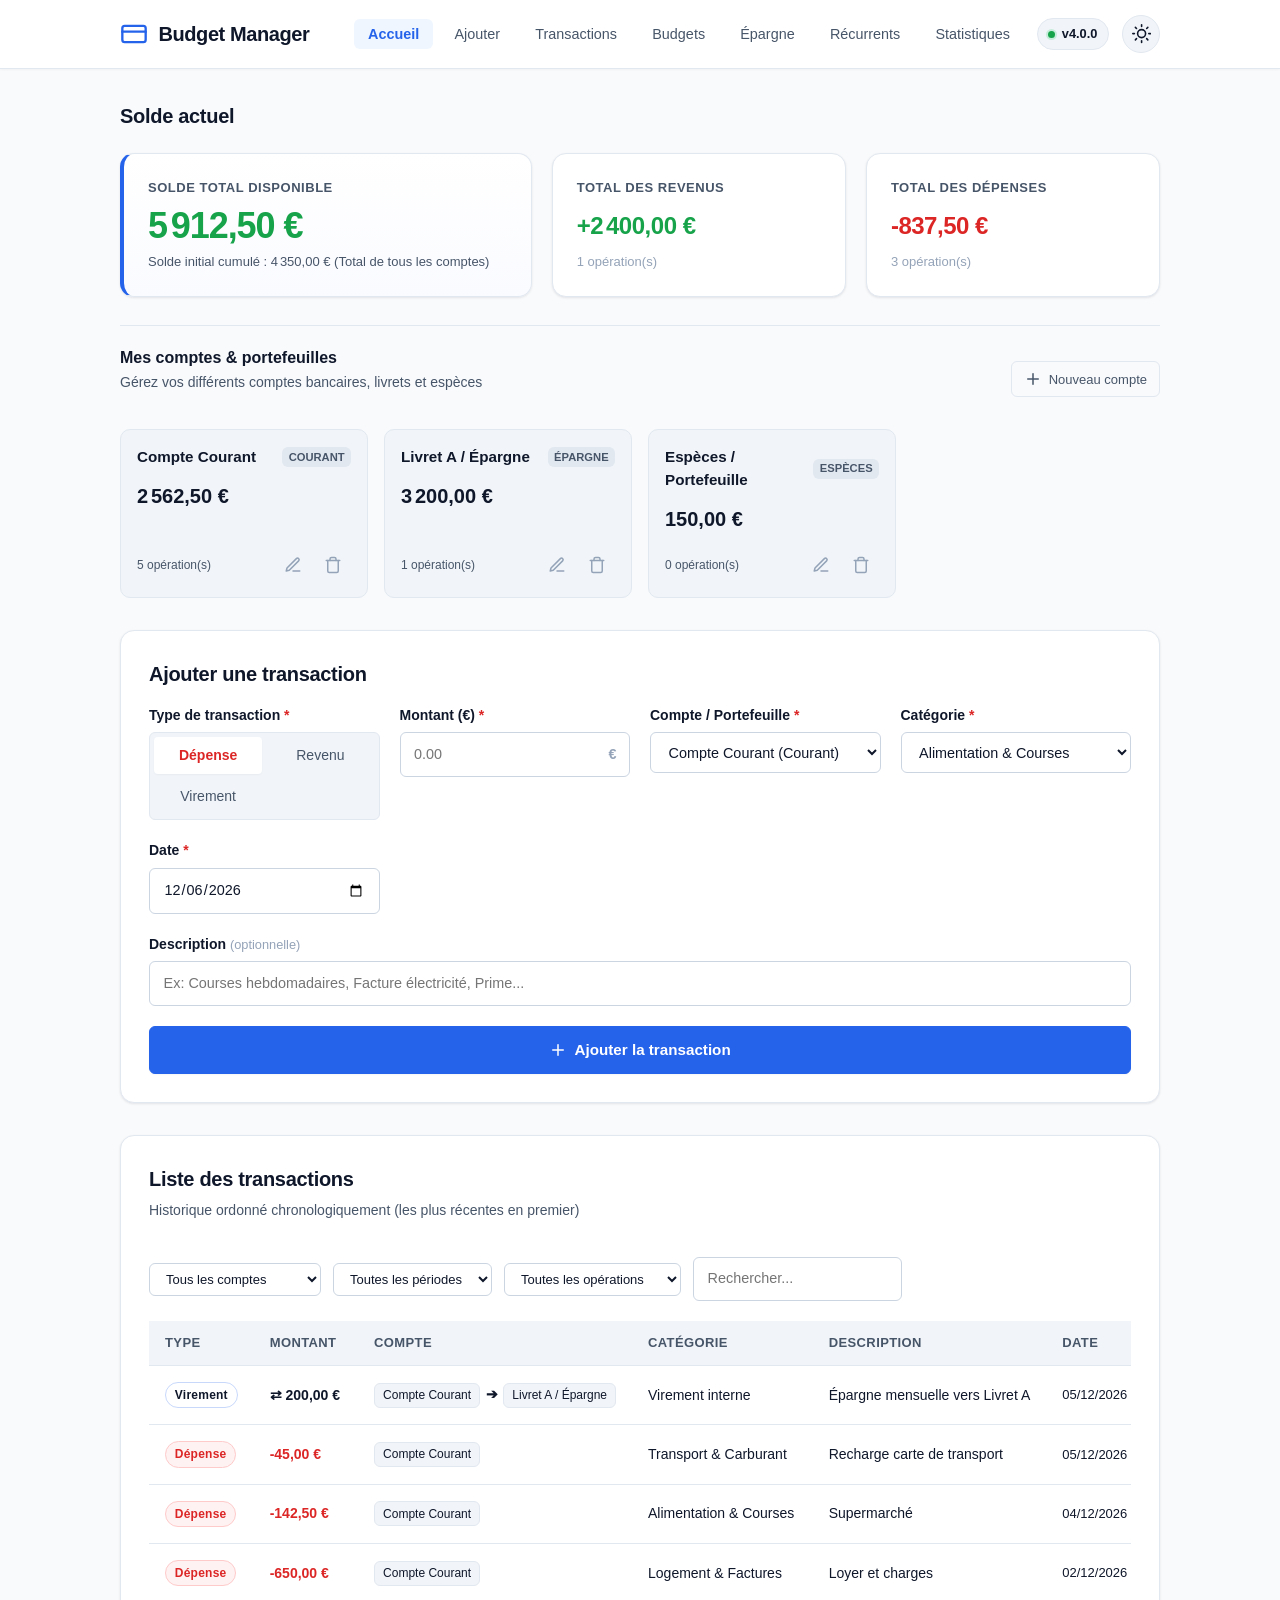
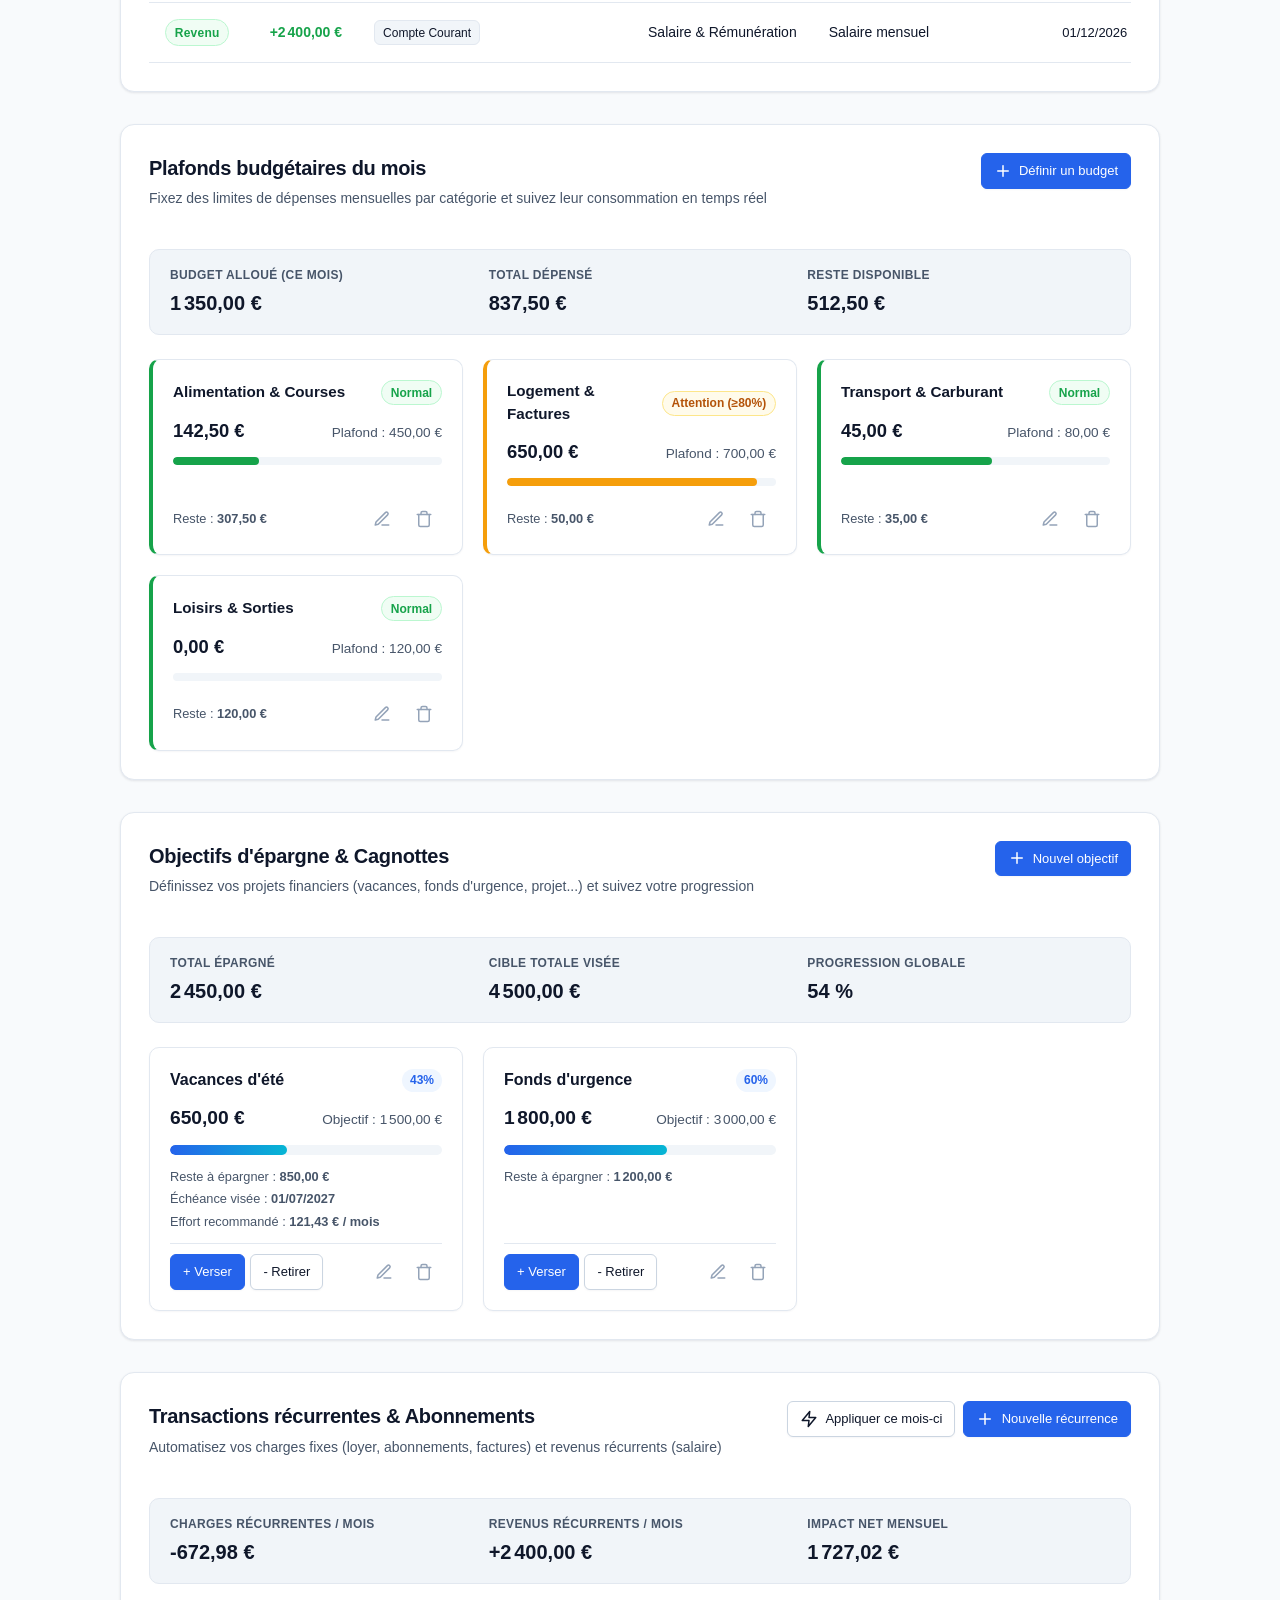
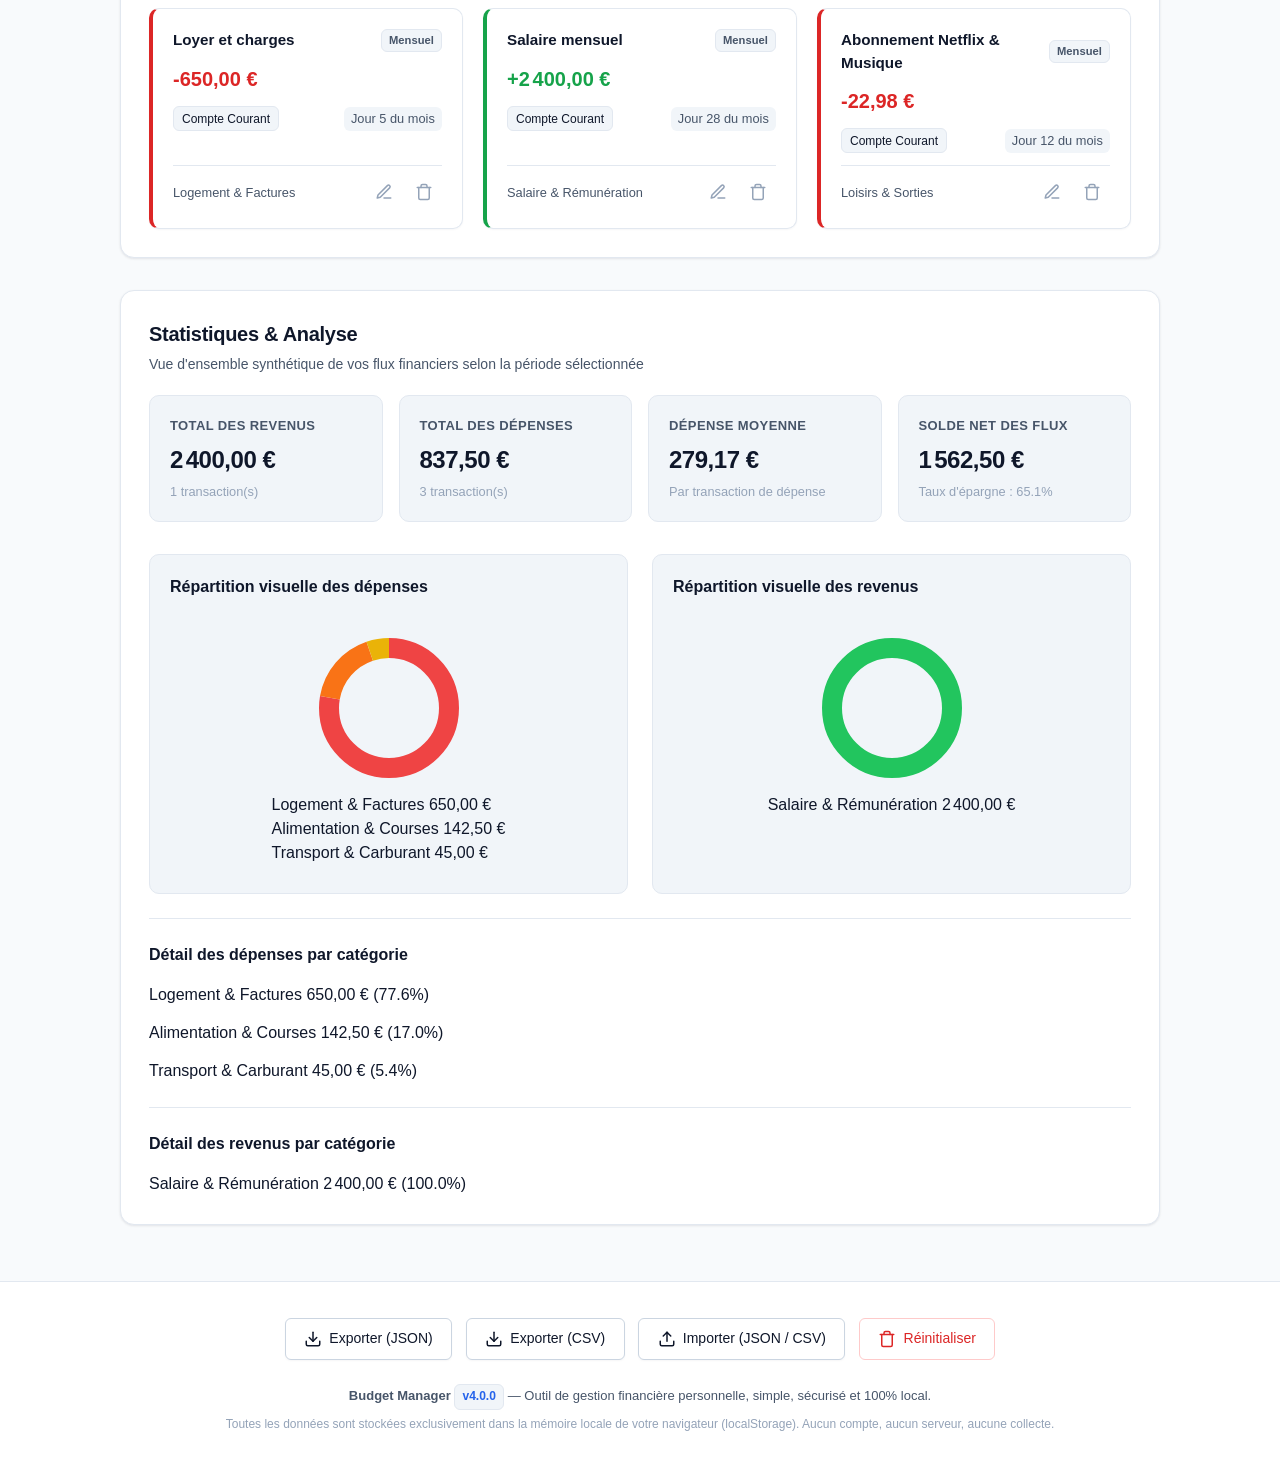
==== index.html @ ba2ab71a "Add files via upload" ====
<!DOCTYPE html>
<html lang="fr">
<head>
  <meta charset="utf-8">
  <meta name="viewport" content="width=device-width, initial-scale=1">
  <title>Budget Manager — Gestion de budget simple et professionnelle</title>
  <meta name="description" content="Budget Manager est un outil simple, moderne et professionnel pour gérer vos revenus, vos dépenses et votre solde en toute autonomie.">
  <link rel="stylesheet" href="css/style.css">
  <link rel="icon" href="favicon.ico" sizes="any">
  <link rel="icon" href="icon.svg" type="image/svg+xml">
  <link rel="apple-touch-icon" href="icon.png">
  <link rel="manifest" href="manifest.json">
  <meta name="theme-color" content="#2563eb">
  <meta name="apple-mobile-web-app-capable" content="yes">
  <meta name="apple-mobile-web-app-status-bar-style" content="default">
  <meta name="apple-mobile-web-app-title" content="Budget Manager">
</head>
<body>

  <!-- En-tête principal -->
  <header class="site-header">
    <div class="container header-container">
      <div class="brand">
        <svg class="brand-icon" viewBox="0 0 24 24" fill="none" stroke="currentColor" stroke-width="2" stroke-linecap="round" stroke-linejoin="round" aria-hidden="true">
          <rect width="20" height="14" x="2" y="5" rx="2"></rect>
          <line x1="2" x2="22" y1="10" y2="10"></line>
        </svg>
        <h1 class="site-title">Budget Manager</h1>
      </div>
      <div class="header-right">
        <nav class="site-nav" aria-label="Navigation principale">
          <ul class="nav-list">
            <li><a href="#solde" class="nav-link active">Accueil</a></li>
            <li><a href="#ajouter" class="nav-link">Ajouter</a></li>
            <li><a href="#transactions" class="nav-link">Transactions</a></li>
            <li><a href="#budgets" class="nav-link">Budgets</a></li>
            <li><a href="#objectifs" class="nav-link">Épargne</a></li>
            <li><a href="#recurrentes" class="nav-link">Récurrents</a></li>
            <li><a href="#statistiques" class="nav-link">Statistiques</a></li>
          </ul>
        </nav>
        <button type="button" id="versionBadgeBtn" class="version-badge" title="Afficher le journal des versions (Changelog)">
          <span class="version-dot"></span>
          <span>v4.0.0</span>
        </button>
        <button type="button" id="themeToggleBtn" class="theme-toggle-btn" title="Changer de thème (Clair / Sombre)" aria-label="Changer de thème">
          <svg class="icon-theme icon-sun" viewBox="0 0 24 24" fill="none" stroke="currentColor" stroke-width="2" stroke-linecap="round" stroke-linejoin="round" aria-hidden="true">
            <circle cx="12" cy="12" r="5"></circle>
            <line x1="12" y1="1" x2="12" y2="3"></line>
            <line x1="12" y1="21" x2="12" y2="23"></line>
            <line x1="4.22" y1="4.22" x2="5.64" y2="5.64"></line>
            <line x1="18.36" y1="18.36" x2="19.78" y2="19.78"></line>
            <line x1="1" y1="12" x2="3" y2="12"></line>
            <line x1="21" y1="12" x2="23" y2="12"></line>
            <line x1="4.22" y1="19.78" x2="5.64" y2="18.36"></line>
            <line x1="18.36" y1="5.64" x2="19.78" y2="4.22"></line>
          </svg>
          <svg class="icon-theme icon-moon hidden" viewBox="0 0 24 24" fill="none" stroke="currentColor" stroke-width="2" stroke-linecap="round" stroke-linejoin="round" aria-hidden="true">
            <path d="M21 12.79A9 9 0 1 1 11.21 3 7 7 0 0 0 21 12.79z"></path>
          </svg>
        </button>
      </div>
    </div>
  </header>

  <!-- Notification Toast -->
  <aside id="toastNotification" class="toast hidden" role="status" aria-live="polite">
    <span id="toastMessage">Action effectuée</span>
    <button type="button" id="toastActionBtn" class="btn-toast-action hidden">Annuler</button>
  </aside>

  <!-- Contenu principal -->
  <main class="container main-content">

    <!-- 1) MODULE : Solde actuel -->
    <section id="solde" class="section balance-section" aria-labelledby="balance-title">
      <div class="section-header-compact">
        <h2 id="balance-title" class="section-title">Solde actuel</h2>
      </div>

      <!-- Grille des indicateurs financiers -->
      <div class="balance-grid">
        <div class="balance-card primary-card">
          <div class="card-caption">Solde total disponible</div>
          <div id="currentBalanceDisplay" class="balance-amount neutral">0,00 €</div>
          <div class="balance-subtext" id="balanceSubtext">Solde initial : 0,00 €</div>
        </div>

        <div class="balance-card income-summary-card">
          <div class="card-caption">Total des revenus</div>
          <div id="quickIncomeDisplay" class="summary-amount income-text">+0,00 €</div>
          <div class="summary-count" id="quickIncomeCount">0 opération(s)</div>
        </div>

        <div class="balance-card expense-summary-card">
          <div class="card-caption">Total des dépenses</div>
          <div id="quickExpenseDisplay" class="summary-amount expense-text">-0,00 €</div>
          <div class="summary-count" id="quickExpenseCount">0 opération(s)</div>
        </div>
      </div>

      <!-- Sous-module Comptes & Portefeuilles -->
      <div class="accounts-container">
        <div class="accounts-header">
          <div>
            <h3 class="subsection-title" style="margin-bottom: 0.15rem;">Mes comptes & portefeuilles</h3>
            <p class="section-subtitle">Gérez vos différents comptes bancaires, livrets et espèces</p>
          </div>
          <button type="button" id="openAddAccountBtn" class="btn btn-subtle btn-sm">
            <svg class="icon-sm" viewBox="0 0 24 24" fill="none" stroke="currentColor" stroke-width="2" stroke-linecap="round" stroke-linejoin="round" aria-hidden="true">
              <line x1="12" y1="5" x2="12" y2="19"></line>
              <line x1="5" y1="12" x2="19" y2="12"></line>
            </svg>
            <span>Nouveau compte</span>
          </button>
        </div>
        <div id="accountsGrid" class="accounts-grid">
          <!-- Injecté dynamiquement en JS -->
        </div>
      </div>
    </section>

    <!-- 2) MODULE : Ajouter une transaction -->
    <section id="ajouter" class="section add-transaction-section" aria-labelledby="add-title">
      <div class="section-card">
        <h2 id="add-title" class="section-title">Ajouter une transaction</h2>
        <form id="transactionForm" class="transaction-form" novalidate>

          <div class="form-grid">
            <!-- Type de transaction -->
            <div class="form-group">
              <label class="form-label">Type de transaction <span class="required">*</span></label>
              <div class="type-toggle" role="radiogroup" aria-label="Type de transaction">
                <label class="toggle-option active" id="labelTypeExpense">
                  <input type="radio" name="txType" id="typeExpense" value="expense" checked>
                  <span>Dépense</span>
                </label>
                <label class="toggle-option" id="labelTypeIncome">
                  <input type="radio" name="txType" id="typeIncome" value="income">
                  <span>Revenu</span>
                </label>
                <label class="toggle-option" id="labelTypeTransfer">
                  <input type="radio" name="txType" id="typeTransfer" value="transfer">
                  <span>Virement</span>
                </label>
              </div>
            </div>

            <!-- Montant -->
            <div class="form-group">
              <label for="txAmount" class="form-label">Montant (€) <span class="required">*</span></label>
              <div class="input-with-symbol">
                <input type="number" id="txAmount" name="txAmount" step="0.01" min="0.01" placeholder="0.00" required>
                <span class="currency-symbol">€</span>
              </div>
            </div>

            <!-- Compte source / débité -->
            <div class="form-group" id="txAccountGroup">
              <label for="txAccount" class="form-label" id="labelTxAccount">Compte / Portefeuille <span class="required">*</span></label>
              <select id="txAccount" name="txAccount" required>
                <!-- Options chargées dynamiquement -->
              </select>
            </div>

            <!-- Compte destination / crédité (affiché uniquement si Virement) -->
            <div class="form-group hidden" id="txTargetAccountGroup">
              <label for="txTargetAccount" class="form-label">Compte crédité (Destination) <span class="required">*</span></label>
              <select id="txTargetAccount" name="txTargetAccount">
                <!-- Options chargées dynamiquement -->
              </select>
            </div>

            <!-- Catégorie (masquée si Virement) -->
            <div class="form-group" id="txCategoryGroup">
              <label for="txCategory" class="form-label">Catégorie <span class="required">*</span></label>
              <select id="txCategory" name="txCategory" required>
                <!-- Options chargées dynamiquement selon le type -->
              </select>
            </div>

            <!-- Date -->
            <div class="form-group">
              <label for="txDate" class="form-label">Date <span class="required">*</span></label>
              <input type="date" id="txDate" name="txDate" required>
            </div>
          </div>

          <!-- Description (optionnelle) -->
          <div class="form-group">
            <label for="txDescription" class="form-label">Description <span class="optional">(optionnelle)</span></label>
            <input type="text" id="txDescription" name="txDescription" maxlength="120" placeholder="Ex: Courses hebdomadaires, Facture électricité, Prime...">
          </div>

          <!-- Bouton Ajouter -->
          <div class="form-actions">
            <button type="submit" id="submitTxBtn" class="btn btn-primary btn-submit">
              <svg class="icon-sm" viewBox="0 0 24 24" fill="none" stroke="currentColor" stroke-width="2" stroke-linecap="round" stroke-linejoin="round" aria-hidden="true">
                <line x1="12" y1="5" x2="12" y2="19"></line>
                <line x1="5" y1="12" x2="19" y2="12"></line>
              </svg>
              <span>Ajouter la transaction</span>
            </button>
          </div>
        </form>
      </div>
    </section>

    <!-- 3) MODULE : Liste des transactions -->
    <section id="transactions" class="section transactions-section" aria-labelledby="tx-list-title">
      <div class="section-card">
        <div class="section-header-bar">
          <div>
            <h2 id="tx-list-title" class="section-title">Liste des transactions</h2>
            <p class="section-subtitle">Historique ordonné chronologiquement (les plus récentes en premier)</p>
          </div>

          <!-- Filtres de vue -->
          <div class="transactions-filters">
            <div class="filter-group">
              <label for="filterAccount" class="visually-hidden">Filtrer par compte</label>
              <select id="filterAccount" class="select-sm">
                <option value="all">Tous les comptes</option>
                <!-- Chargé dynamiquement -->
              </select>
            </div>
            <div class="filter-group">
              <label for="filterPeriod" class="visually-hidden">Filtrer par période</label>
              <select id="filterPeriod" class="select-sm">
                <option value="all">Toutes les périodes</option>
                <option value="this-month">Ce mois-ci</option>
                <option value="last-month">Mois dernier</option>
                <option value="this-year">Cette année</option>
              </select>
            </div>
            <div class="filter-group">
              <label for="filterType" class="visually-hidden">Filtrer par type</label>
              <select id="filterType" class="select-sm">
                <option value="all">Toutes les opérations</option>
                <option value="expense">Dépenses uniquement</option>
                <option value="income">Revenus uniquement</option>
                <option value="transfer">Virements uniquement</option>
              </select>
            </div>
            <div class="filter-group">
              <label for="filterSearch" class="visually-hidden">Rechercher</label>
              <input type="search" id="filterSearch" class="input-sm" placeholder="Rechercher...">
            </div>
          </div>
        </div>

        <!-- Tableau des transactions -->
        <div class="table-responsive">
          <table class="transactions-table" id="transactionsTable">
            <thead>
              <tr>
                <th scope="col">Type</th>
                <th scope="col">Montant</th>
                <th scope="col">Compte</th>
                <th scope="col">Catégorie</th>
                <th scope="col">Description</th>
                <th scope="col">Date</th>
                <th scope="col" class="text-right">Actions</th>
              </tr>
            </thead>
            <tbody id="transactionsTableBody">
              <!-- Lignes générées en JS -->
            </tbody>
          </table>
        </div>

        <!-- État vide si aucune transaction -->
        <div id="emptyState" class="empty-state hidden">
          <svg class="empty-icon" viewBox="0 0 24 24" fill="none" stroke="currentColor" stroke-width="1.5" stroke-linecap="round" stroke-linejoin="round" aria-hidden="true">
            <path d="M14 2H6a2 2 0 0 0-2 2v16a2 2 0 0 0 2 2h12a2 2 0 0 0 2-2V8z"></path>
            <polyline points="14 2 14 8 20 8"></polyline>
            <line x1="16" y1="13" x2="8" y2="13"></line>
            <line x1="16" y1="17" x2="8" y2="17"></line>
            <polyline points="10 9 9 9 8 9"></polyline>
          </svg>
          <p class="empty-title">Aucune transaction enregistrée</p>
          <p class="empty-desc">Ajoutez votre premier revenu ou votre première dépense avec le formulaire ci-dessus.</p>
        </div>
      </div>
    </section>

    <!-- 4) MODULE : Plafonds budgétaires & Alertes -->
    <section id="budgets" class="section budgets-section" aria-labelledby="budgets-title">
      <div class="section-card">
        <div class="section-header-bar">
          <div>
            <h2 id="budgets-title" class="section-title">Plafonds budgétaires du mois</h2>
            <p class="section-subtitle">Fixez des limites de dépenses mensuelles par catégorie et suivez leur consommation en temps réel</p>
          </div>
          <button type="button" id="openAddBudgetBtn" class="btn btn-primary btn-sm">
            <svg class="icon-sm" viewBox="0 0 24 24" fill="none" stroke="currentColor" stroke-width="2" stroke-linecap="round" stroke-linejoin="round" aria-hidden="true">
              <line x1="12" y1="5" x2="12" y2="19"></line>
              <line x1="5" y1="12" x2="19" y2="12"></line>
            </svg>
            <span>Définir un budget</span>
          </button>
        </div>

        <!-- Synthèse globale des budgets du mois -->
        <div id="budgetsGlobalSummary" class="budgets-summary-box">
          <div class="budget-summary-item">
            <span class="summary-label">Budget alloué (ce mois)</span>
            <span id="budgetTotalAllocated" class="summary-val">0,00 €</span>
          </div>
          <div class="budget-summary-item">
            <span class="summary-label">Total dépensé</span>
            <span id="budgetTotalSpent" class="summary-val">0,00 €</span>
          </div>
          <div class="budget-summary-item">
            <span class="summary-label">Reste disponible</span>
            <span id="budgetTotalRemaining" class="summary-val">0,00 €</span>
          </div>
        </div>

        <!-- Grille des cartes de budgets par catégorie -->
        <div id="budgetsGrid" class="budgets-grid">
          <!-- Cartes générées en JS -->
        </div>

        <!-- État vide pour les budgets -->
        <div id="emptyBudgets" class="empty-state hidden">
          <svg class="empty-icon" viewBox="0 0 24 24" fill="none" stroke="currentColor" stroke-width="1.5" stroke-linecap="round" stroke-linejoin="round" aria-hidden="true">
            <path d="M12 2v20M17 5H9.5a3.5 3.5 0 0 0 0 7h5a3.5 3.5 0 0 1 0 7H6"></path>
          </svg>
          <p class="empty-title">Aucun plafond budgétaire configuré</p>
          <p class="empty-desc">Cliquez sur « Définir un budget » pour fixer un montant mensuel maximum pour vos catégories de dépenses.</p>
        </div>
      </div>
    </section>

    <!-- 5) MODULE : Objectifs d'épargne & Cagnottes -->
    <section id="objectifs" class="section goals-section" aria-labelledby="goals-title">
      <div class="section-card">
        <div class="section-header-bar">
          <div>
            <h2 id="goals-title" class="section-title">Objectifs d'épargne & Cagnottes</h2>
            <p class="section-subtitle">Définissez vos projets financiers (vacances, fonds d'urgence, projet...) et suivez votre progression</p>
          </div>
          <button type="button" id="openAddGoalBtn" class="btn btn-primary btn-sm">
            <svg class="icon-sm" viewBox="0 0 24 24" fill="none" stroke="currentColor" stroke-width="2" stroke-linecap="round" stroke-linejoin="round" aria-hidden="true">
              <line x1="12" y1="5" x2="12" y2="19"></line>
              <line x1="5" y1="12" x2="19" y2="12"></line>
            </svg>
            <span>Nouvel objectif</span>
          </button>
        </div>

        <!-- Synthèse globale de l'épargne -->
        <div id="goalsGlobalSummary" class="budgets-summary-box">
          <div class="budget-summary-item">
            <span class="summary-label">Total épargné</span>
            <span id="goalTotalSaved" class="summary-val income-text">0,00 €</span>
          </div>
          <div class="budget-summary-item">
            <span class="summary-label">Cible totale visée</span>
            <span id="goalTotalTarget" class="summary-val">0,00 €</span>
          </div>
          <div class="budget-summary-item">
            <span class="summary-label">Progression globale</span>
            <span id="goalGlobalRate" class="summary-val">0 %</span>
          </div>
        </div>

        <!-- Grille des objectifs d'épargne -->
        <div id="goalsGrid" class="goals-grid">
          <!-- Injecté dynamiquement en JS -->
        </div>

        <!-- État vide -->
        <div id="emptyGoals" class="empty-state hidden">
          <svg class="empty-icon" viewBox="0 0 24 24" fill="none" stroke="currentColor" stroke-width="1.5" stroke-linecap="round" stroke-linejoin="round" aria-hidden="true">
            <path d="M19 14c1.49-1.46 3-3.21 3-5.5A5.5 5.5 0 0 0 16.5 3c-1.76 0-3 .5-4.5 2-1.5-1.5-2.74-2-4.5-2A5.5 5.5 0 0 0 2 8.5c0 2.3 1.5 4.05 3 5.5l7 7Z"></path>
          </svg>
          <p class="empty-title">Aucun objectif d'épargne en cours</p>
          <p class="empty-desc">Cliquez sur « Nouvel objectif » pour créer une cagnotte d'épargne et visualiser votre avancée.</p>
        </div>
      </div>
    </section>

    <!-- 6) MODULE : Transactions récurrentes & Abonnements -->
    <section id="recurrentes" class="section recurring-section" aria-labelledby="rec-title">
      <div class="section-card">
        <div class="section-header-bar">
          <div>
            <h2 id="rec-title" class="section-title">Transactions récurrentes & Abonnements</h2>
            <p class="section-subtitle">Automatisez vos charges fixes (loyer, abonnements, factures) et revenus récurrents (salaire)</p>
          </div>
          <div class="section-actions-group">
            <button type="button" id="applyRecurringBtn" class="btn btn-secondary btn-sm" title="Insérer automatiquement les récurrences dues pour ce mois">
              <svg class="icon-sm" viewBox="0 0 24 24" fill="none" stroke="currentColor" stroke-width="2" stroke-linecap="round" stroke-linejoin="round" aria-hidden="true">
                <polygon points="13 2 3 14 12 14 11 22 21 10 12 10 13 2"></polygon>
              </svg>
              <span>Appliquer ce mois-ci</span>
            </button>
            <button type="button" id="openAddRecurringBtn" class="btn btn-primary btn-sm">
              <svg class="icon-sm" viewBox="0 0 24 24" fill="none" stroke="currentColor" stroke-width="2" stroke-linecap="round" stroke-linejoin="round" aria-hidden="true">
                <line x1="12" y1="5" x2="12" y2="19"></line>
                <line x1="5" y1="12" x2="19" y2="12"></line>
              </svg>
              <span>Nouvelle récurrence</span>
            </button>
          </div>
        </div>

        <!-- Synthèse mensuelle des récurrences -->
        <div id="recurringGlobalSummary" class="budgets-summary-box">
          <div class="budget-summary-item">
            <span class="summary-label">Charges récurrentes / mois</span>
            <span id="recSummaryExpenses" class="summary-val expense-text">0,00 €</span>
          </div>
          <div class="budget-summary-item">
            <span class="summary-label">Revenus récurrents / mois</span>
            <span id="recSummaryIncome" class="summary-val income-text">0,00 €</span>
          </div>
          <div class="budget-summary-item">
            <span class="summary-label">Impact net mensuel</span>
            <span id="recSummaryNet" class="summary-val">0,00 €</span>
          </div>
        </div>

        <!-- Liste des opérations récurrentes -->
        <div id="recurringGrid" class="recurring-grid">
          <!-- Injecté dynamiquement en JS -->
        </div>

        <!-- État vide -->
        <div id="emptyRecurring" class="empty-state hidden">
          <svg class="empty-icon" viewBox="0 0 24 24" fill="none" stroke="currentColor" stroke-width="1.5" stroke-linecap="round" stroke-linejoin="round" aria-hidden="true">
            <path d="M21.5 2v6h-6M21.34 15.57a10 10 0 1 1-.57-8.38l5.67-5.67"></path>
          </svg>
          <p class="empty-title">Aucune transaction récurrente configurée</p>
          <p class="empty-desc">Ajoutez vos abonnements et charges fixes pour prévoir votre budget et les insérer facilement chaque mois.</p>
        </div>
      </div>
    </section>

    <!-- 7) MODULE : Statistiques simples & Graphiques -->
    <section id="statistiques" class="section stats-section" aria-labelledby="stats-title">
      <div class="section-card">
        <h2 id="stats-title" class="section-title">Statistiques & Analyse</h2>
        <p class="section-subtitle">Vue d'ensemble synthétique de vos flux financiers selon la période sélectionnée</p>

        <!-- Cartes statistiques -->
        <div class="stats-grid">
          <div class="stat-box">
            <span class="stat-label">Total des revenus</span>
            <span id="statTotalIncome" class="stat-value income-text">0,00 €</span>
            <span id="statIncomeCount" class="stat-detail">0 transaction(s)</span>
          </div>

          <div class="stat-box">
            <span class="stat-label">Total des dépenses</span>
            <span id="statTotalExpense" class="stat-value expense-text">0,00 €</span>
            <span id="statExpenseCount" class="stat-detail">0 transaction(s)</span>
          </div>

          <div class="stat-box">
            <span class="stat-label">Dépense moyenne</span>
            <span id="statAverageExpense" class="stat-value">0,00 €</span>
            <span class="stat-detail">Par transaction de dépense</span>
          </div>

          <div class="stat-box">
            <span class="stat-label">Solde net des flux</span>
            <span id="statNetFlow" class="stat-value">0,00 €</span>
            <span id="statSavingsRate" class="stat-detail">Revenus – Dépenses</span>
          </div>
        </div>

        <!-- Graphiques Donut interactifs -->
        <div class="charts-overview-grid">
          <div class="chart-panel" id="expenseChartPanel">
            <h3 class="subsection-title">Répartition visuelle des dépenses</h3>
            <div id="expenseDonutContainer" class="donut-chart-container">
              <!-- SVG Donut injecté en JS -->
            </div>
          </div>
          <div class="chart-panel" id="incomeChartPanel">
            <h3 class="subsection-title">Répartition visuelle des revenus</h3>
            <div id="incomeDonutContainer" class="donut-chart-container">
              <!-- SVG Donut injecté en JS -->
            </div>
          </div>
        </div>

        <!-- Répartition par catégories de dépenses -->
        <div class="category-breakdown-wrapper">
          <h3 class="subsection-title">Détail des dépenses par catégorie</h3>
          <div id="expenseCategoryBreakdown" class="category-breakdown-list">
            <!-- Liste de barres de répartition générée en JS -->
          </div>
        </div>

        <!-- Répartition par catégories de revenus -->
        <div class="category-breakdown-wrapper" id="incomeCategoryWrapper">
          <h3 class="subsection-title">Détail des revenus par catégorie</h3>
          <div id="incomeCategoryBreakdown" class="category-breakdown-list">
            <!-- Liste de barres de répartition générée en JS -->
          </div>
        </div>
      </div>
    </section>

  </main>

  <!-- Modale Édition de Transaction -->
  <div id="editModal" class="modal-overlay hidden" role="dialog" aria-labelledby="modalTitle" aria-modal="true">
    <div class="modal-card">
      <div class="modal-header">
        <h3 id="modalTitle" class="modal-title">Modifier la transaction</h3>
        <button type="button" id="closeEditModalBtn" class="btn-close-modal" aria-label="Fermer la boîte de dialogue">&times;</button>
      </div>
      <form id="editTransactionForm" class="edit-transaction-form" novalidate>
        <input type="hidden" id="editTxId">
        
        <div class="form-group">
          <label class="form-label">Type de transaction <span class="required">*</span></label>
          <div class="type-toggle" role="radiogroup" aria-label="Type de transaction">
            <label class="toggle-option" id="labelEditTypeExpense">
              <input type="radio" name="editTxType" id="editTypeExpense" value="expense">
              <span>Dépense</span>
            </label>
            <label class="toggle-option" id="labelEditTypeIncome">
              <input type="radio" name="editTxType" id="editTypeIncome" value="income">
              <span>Revenu</span>
            </label>
            <label class="toggle-option" id="labelEditTypeTransfer">
              <input type="radio" name="editTxType" id="editTypeTransfer" value="transfer">
              <span>Virement</span>
            </label>
          </div>
        </div>

        <div class="form-group">
          <label for="editTxAmount" class="form-label">Montant (€) <span class="required">*</span></label>
          <div class="input-with-symbol">
            <input type="number" id="editTxAmount" name="editTxAmount" step="0.01" min="0.01" required>
            <span class="currency-symbol">€</span>
          </div>
        </div>

        <div class="form-group" id="editTxAccountGroup">
          <label for="editTxAccount" class="form-label" id="labelEditTxAccount">Compte / Portefeuille <span class="required">*</span></label>
          <select id="editTxAccount" name="editTxAccount" required></select>
        </div>

        <div class="form-group hidden" id="editTxTargetAccountGroup">
          <label for="editTxTargetAccount" class="form-label">Compte crédité (Destination) <span class="required">*</span></label>
          <select id="editTxTargetAccount" name="editTxTargetAccount"></select>
        </div>

        <div class="form-group" id="editTxCategoryGroup">
          <label for="editTxCategory" class="form-label">Catégorie <span class="required">*</span></label>
          <select id="editTxCategory" name="editTxCategory" required></select>
        </div>

        <div class="form-group">
          <label for="editTxDate" class="form-label">Date <span class="required">*</span></label>
          <input type="date" id="editTxDate" name="editTxDate" required>
        </div>

        <div class="form-group">
          <label for="editTxDescription" class="form-label">Description <span class="optional">(optionnelle)</span></label>
          <input type="text" id="editTxDescription" name="editTxDescription" maxlength="120" placeholder="Ex: Courses, Facture...">
        </div>

        <div class="modal-actions">
          <button type="button" id="cancelEditModalBtn" class="btn btn-secondary">Annuler</button>
          <button type="submit" class="btn btn-primary">Enregistrer</button>
        </div>
      </form>
    </div>
  </div>

  <!-- Modale Configuration Budget -->
  <div id="budgetModal" class="modal-overlay hidden" role="dialog" aria-labelledby="budgetModalTitle" aria-modal="true">
    <div class="modal-card">
      <div class="modal-header">
        <h3 id="budgetModalTitle" class="modal-title">Définir un plafond budgétaire</h3>
        <button type="button" id="closeBudgetModalBtn" class="btn-close-modal" aria-label="Fermer la boîte de dialogue">&times;</button>
      </div>
      <form id="budgetForm" class="budget-modal-form" novalidate>
        <input type="hidden" id="budgetOriginalCategory">
        <div class="form-group">
          <label for="budgetCategorySelect" class="form-label">Catégorie de dépense <span class="required">*</span></label>
          <select id="budgetCategorySelect" required>
            <!-- Options chargées dynamiquement -->
          </select>
        </div>
        <div class="form-group">
          <label for="budgetLimitInput" class="form-label">Plafond mensuel max (€) <span class="required">*</span></label>
          <div class="input-with-symbol">
            <input type="number" id="budgetLimitInput" step="10" min="1" placeholder="Ex: 350.00" required>
            <span class="currency-symbol">€</span>
          </div>
        </div>
        <div class="modal-actions">
          <button type="button" id="cancelBudgetModalBtn" class="btn btn-secondary">Annuler</button>
          <button type="submit" class="btn btn-primary">Enregistrer</button>
        </div>
      </form>
    </div>
  </div>

  <!-- Modale Gestion Compte / Portefeuille -->
  <div id="accountModal" class="modal-overlay hidden" role="dialog" aria-labelledby="accountModalTitle" aria-modal="true">
    <div class="modal-card">
      <div class="modal-header">
        <h3 id="accountModalTitle" class="modal-title">Nouveau compte / portefeuille</h3>
        <button type="button" id="closeAccountModalBtn" class="btn-close-modal" aria-label="Fermer la boîte de dialogue">&times;</button>
      </div>
      <form id="accountForm" class="modal-form" novalidate>
        <input type="hidden" id="accountEditId">
        <div class="form-group">
          <label for="accountNameInput" class="form-label">Nom du compte <span class="required">*</span></label>
          <input type="text" id="accountNameInput" placeholder="Ex: Compte Courant BNP, Livret A, Espèces..." required maxlength="40">
        </div>
        <div class="form-group">
          <label for="accountTypeSelect" class="form-label">Type de compte <span class="required">*</span></label>
          <select id="accountTypeSelect" required>
            <option value="checking">Compte Courant</option>
            <option value="savings">Livret / Épargne</option>
            <option value="cash">Espèces / Portefeuille physique</option>
            <option value="other">Autre compte</option>
          </select>
        </div>
        <div class="form-group">
          <label for="accountInitialBalanceInput" class="form-label">Solde initial (€) <span class="required">*</span></label>
          <div class="input-with-symbol">
            <input type="number" id="accountInitialBalanceInput" step="0.01" min="0" placeholder="0.00" required>
            <span class="currency-symbol">€</span>
          </div>
        </div>
        <div class="modal-actions">
          <button type="button" id="cancelAccountModalBtn" class="btn btn-secondary">Annuler</button>
          <button type="submit" class="btn btn-primary">Enregistrer</button>
        </div>
      </form>
    </div>
  </div>

  <!-- Modale Gestion Objectif d'épargne -->
  <div id="goalModal" class="modal-overlay hidden" role="dialog" aria-labelledby="goalModalTitle" aria-modal="true">
    <div class="modal-card">
      <div class="modal-header">
        <h3 id="goalModalTitle" class="modal-title">Nouvel objectif d'épargne</h3>
        <button type="button" id="closeGoalModalBtn" class="btn-close-modal" aria-label="Fermer la boîte de dialogue">&times;</button>
      </div>
      <form id="goalForm" class="modal-form" novalidate>
        <input type="hidden" id="goalEditId">
        <div class="form-group">
          <label for="goalNameInput" class="form-label">Nom du projet / Cagnotte <span class="required">*</span></label>
          <input type="text" id="goalNameInput" placeholder="Ex: Vacances d'été, Fonds d'urgence, Permis..." required maxlength="50">
        </div>
        <div class="form-group">
          <label for="goalTargetInput" class="form-label">Montant cible visé (€) <span class="required">*</span></label>
          <div class="input-with-symbol">
            <input type="number" id="goalTargetInput" step="10" min="1" placeholder="Ex: 1500.00" required>
            <span class="currency-symbol">€</span>
          </div>
        </div>
        <div class="form-group">
          <label for="goalCurrentInput" class="form-label">Montant déjà épargné (€)</label>
          <div class="input-with-symbol">
            <input type="number" id="goalCurrentInput" step="1" min="0" placeholder="0.00">
            <span class="currency-symbol">€</span>
          </div>
        </div>
        <div class="form-group">
          <label for="goalDateInput" class="form-label">Date cible souhaitée <span class="optional">(optionnelle)</span></label>
          <input type="date" id="goalDateInput">
        </div>
        <div class="modal-actions">
          <button type="button" id="cancelGoalModalBtn" class="btn btn-secondary">Annuler</button>
          <button type="submit" class="btn btn-primary">Enregistrer</button>
        </div>
      </form>
    </div>
  </div>

  <!-- Modale Versement / Retrait Épargne -->
  <div id="goalTransferModal" class="modal-overlay hidden" role="dialog" aria-labelledby="goalTransferTitle" aria-modal="true">
    <div class="modal-card">
      <div class="modal-header">
        <h3 id="goalTransferTitle" class="modal-title">Alimenter l'objectif</h3>
        <button type="button" id="closeGoalTransferModalBtn" class="btn-close-modal" aria-label="Fermer la boîte de dialogue">&times;</button>
      </div>
      <form id="goalTransferForm" class="modal-form" novalidate>
        <input type="hidden" id="goalTransferId">
        <input type="hidden" id="goalTransferType" value="deposit">
        
        <p id="goalTransferDesc" class="form-help" style="margin-bottom: 1rem; font-size: 0.95rem; font-weight: 500;">Projet : <strong>Voyage</strong></p>

        <div class="form-group">
          <label for="goalTransferAmountInput" class="form-label">Montant (€) <span class="required">*</span></label>
          <div class="input-with-symbol">
            <input type="number" id="goalTransferAmountInput" step="0.01" min="0.01" placeholder="Ex: 50.00" required>
            <span class="currency-symbol">€</span>
          </div>
        </div>
        <div class="modal-actions">
          <button type="button" id="cancelGoalTransferModalBtn" class="btn btn-secondary">Annuler</button>
          <button type="submit" id="submitGoalTransferBtn" class="btn btn-primary">Confirmer le versement</button>
        </div>
      </form>
    </div>
  </div>

  <!-- Modale Gestion Transaction Récurrente -->
  <div id="recurringModal" class="modal-overlay hidden" role="dialog" aria-labelledby="recurringModalTitle" aria-modal="true">
    <div class="modal-card">
      <div class="modal-header">
        <h3 id="recurringModalTitle" class="modal-title">Nouvelle opération récurrente</h3>
        <button type="button" id="closeRecurringModalBtn" class="btn-close-modal" aria-label="Fermer la boîte de dialogue">&times;</button>
      </div>
      <form id="recurringForm" class="modal-form" novalidate>
        <input type="hidden" id="recurringEditId">
        
        <div class="form-group">
          <label class="form-label">Type d'opération <span class="required">*</span></label>
          <div class="type-toggle" role="radiogroup" aria-label="Type de récurrence">
            <label class="toggle-option active" id="labelRecTypeExpense">
              <input type="radio" name="recType" id="recTypeExpense" value="expense" checked>
              <span>Dépense (Abonnement / Charge)</span>
            </label>
            <label class="toggle-option" id="labelRecTypeIncome">
              <input type="radio" name="recType" id="recTypeIncome" value="income">
              <span>Revenu (Salaire / Rente)</span>
            </label>
          </div>
        </div>

        <div class="form-group">
          <label for="recNameInput" class="form-label">Nom / Intitulé <span class="required">*</span></label>
          <input type="text" id="recNameInput" placeholder="Ex: Loyer, Netflix, Salaire, Salle de sport..." required maxlength="60">
        </div>

        <div class="form-group">
          <label for="recAmountInput" class="form-label">Montant (€) <span class="required">*</span></label>
          <div class="input-with-symbol">
            <input type="number" id="recAmountInput" step="0.01" min="0.01" placeholder="Ex: 12.99" required>
            <span class="currency-symbol">€</span>
          </div>
        </div>

        <div class="form-group">
          <label for="recAccountSelect" class="form-label">Compte associé <span class="required">*</span></label>
          <select id="recAccountSelect" required></select>
        </div>

        <div class="form-group">
          <label for="recCategorySelect" class="form-label">Catégorie <span class="required">*</span></label>
          <select id="recCategorySelect" required></select>
        </div>

        <div class="form-group">
          <label for="recDayInput" class="form-label">Jour de prélèvement / versement (1 à 31) <span class="required">*</span></label>
          <input type="number" id="recDayInput" min="1" max="31" value="1" required>
        </div>

        <div class="modal-actions">
          <button type="button" id="cancelRecurringModalBtn" class="btn btn-secondary">Annuler</button>
          <button type="submit" class="btn btn-primary">Enregistrer</button>
        </div>
      </form>
    </div>
  </div>

  <!-- Modale Journal des versions (Changelog) -->
  <div id="changelogModal" class="modal-overlay hidden" role="dialog" aria-labelledby="changelogModalTitle" aria-modal="true">
    <div class="modal-card modal-large">
      <div class="modal-header">
        <div class="modal-title-with-badge">
          <h3 id="changelogModalTitle" class="modal-title">Journal des versions</h3>
          <span class="version-tag">Actuelle : v4.0.0</span>
        </div>
        <button type="button" id="closeChangelogModalBtn" class="btn-close-modal" aria-label="Fermer le journal des versions">&times;</button>
      </div>
      <div class="changelog-body" id="changelogContainer">
        <!-- Historique des versions injecté dynamiquement -->
      </div>
      <div class="modal-actions">
        <button type="button" id="closeChangelogFooterBtn" class="btn btn-secondary">Fermer</button>
      </div>
    </div>
  </div>

  <!-- Pied de page -->
  <footer class="site-footer">
    <div class="container footer-container">
      <div class="footer-actions">
        <!-- Export JSON -->
        <button type="button" id="exportDataBtn" class="btn btn-secondary">
          <svg class="icon-sm" viewBox="0 0 24 24" fill="none" stroke="currentColor" stroke-width="2" stroke-linecap="round" stroke-linejoin="round" aria-hidden="true">
            <path d="M21 15v4a2 2 0 0 1-2 2H5a2 2 0 0 1-2-2v-4"></path>
            <polyline points="7 10 12 15 17 10"></polyline>
            <line x1="12" y1="15" x2="12" y2="3"></line>
          </svg>
          <span>Exporter (JSON)</span>
        </button>

        <!-- Export CSV -->
        <button type="button" id="exportCsvBtn" class="btn btn-secondary">
          <svg class="icon-sm" viewBox="0 0 24 24" fill="none" stroke="currentColor" stroke-width="2" stroke-linecap="round" stroke-linejoin="round" aria-hidden="true">
            <path d="M21 15v4a2 2 0 0 1-2 2H5a2 2 0 0 1-2-2v-4"></path>
            <polyline points="7 10 12 15 17 10"></polyline>
            <line x1="12" y1="15" x2="12" y2="3"></line>
          </svg>
          <span>Exporter (CSV)</span>
        </button>

        <!-- Import JSON/CSV -->
        <label for="importFileInput" class="btn btn-secondary btn-file-label" title="Importer des transactions depuis un fichier JSON ou CSV">
          <svg class="icon-sm" viewBox="0 0 24 24" fill="none" stroke="currentColor" stroke-width="2" stroke-linecap="round" stroke-linejoin="round" aria-hidden="true">
            <path d="M21 15v4a2 2 0 0 1-2 2H5a2 2 0 0 1-2-2v-4"></path>
            <polyline points="17 8 12 3 7 8"></polyline>
            <line x1="12" y1="3" x2="12" y2="15"></line>
          </svg>
          <span>Importer (JSON / CSV)</span>
          <input type="file" id="importFileInput" accept=".json,.csv" class="visually-hidden">
        </label>

        <button type="button" id="resetDataBtn" class="btn btn-subtle-danger" title="Effacer toutes les transactions enregistrées">
          <svg class="icon-sm" viewBox="0 0 24 24" fill="none" stroke="currentColor" stroke-width="2" stroke-linecap="round" stroke-linejoin="round" aria-hidden="true">
            <polyline points="3 6 5 6 21 6"></polyline>
            <path d="M19 6v14a2 2 0 0 1-2 2H7a2 2 0 0 1-2-2V6m3 0V4a2 2 0 0 1 2-2h4a2 2 0 0 1 2 2v2"></path>
          </svg>
          <span>Réinitialiser</span>
        </button>
      </div>

      <div class="footer-credits">
        <p><strong>Budget Manager</strong> <button type="button" id="footerVersionBtn" class="footer-version-btn" title="Voir les notes de version">v4.0.0</button> — Outil de gestion financière personnelle, simple, sécurisé et 100% local.</p>
        <p class="legal-note">Toutes les données sont stockées exclusivement dans la mémoire locale de votre navigateur (localStorage). Aucun compte, aucun serveur, aucune collecte.</p>
      </div>
    </div>
  </footer>

  <script src="js/app.js"></script>
</body>
</html>
---- css/style.css ----
/* ==========================================================================
   Budget Manager — Stylesheet
   Modern, minimalist, responsive and professional
   ========================================================================== */

/* --------------------------------------------------------------------------
   1. Variables & Global Design Tokens
   -------------------------------------------------------------------------- */
:root {
  --font-family: -apple-system, BlinkMacSystemFont, "Segoe UI", Roboto, "Helvetica Neue", Arial, sans-serif;

  /* Neutral Color Palette */
  --bg-page: #f8fafc;
  --bg-card: #ffffff;
  --bg-subtle: #f1f5f9;
  --bg-hover: #e2e8f0;

  --text-primary: #0f172a;
  --text-secondary: #475569;
  --text-muted: #94a3b8;

  --border-light: #e2e8f0;
  --border-subtle: #cbd5e1;
  --border-focus: #3b82f6;

  /* Accent Colors */
  --primary-color: #2563eb;
  --primary-hover: #1d4ed8;
  --primary-light: #eff6ff;

  --income-color: #16a34a;
  --income-bg: #f0fdf4;
  --income-border: #bbf7d0;

  --expense-color: #dc2626;
  --expense-bg: #fef2f2;
  --expense-border: #fecaca;

  --neutral-accent: #64748b;

  /* Shadows & Radii */
  --shadow-xs: 0 1px 2px rgba(15, 23, 42, 0.04);
  --shadow-sm: 0 1px 3px rgba(15, 23, 42, 0.06), 0 1px 2px rgba(15, 23, 42, 0.04);
  --shadow-md: 0 4px 6px -1px rgba(15, 23, 42, 0.07), 0 2px 4px -2px rgba(15, 23, 42, 0.05);
  --shadow-lg: 0 10px 15px -3px rgba(15, 23, 42, 0.08), 0 4px 6px -4px rgba(15, 23, 42, 0.04);

  --radius-sm: 6px;
  --radius-md: 10px;
  --radius-lg: 14px;
  --radius-full: 9999px;

  --transition-fast: 0.18s ease;
  --transition-normal: 0.25s ease;
}

/* Thème Sombre (Dark Mode) */
[data-theme="dark"] {
  --bg-page: #0b0f19;
  --bg-card: #151c2c;
  --bg-subtle: #1e293b;
  --bg-hover: #334155;

  --text-primary: #f8fafc;
  --text-secondary: #94a3b8;
  --text-muted: #64748b;

  --border-light: #1e293b;
  --border-subtle: #334155;
  --border-focus: #60a5fa;

  --primary-color: #3b82f6;
  --primary-hover: #60a5fa;
  --primary-light: #172554;

  --income-color: #22c55e;
  --income-bg: #052e16;
  --income-border: #14532d;

  --expense-color: #ef4444;
  --expense-bg: #450a0a;
  --expense-border: #7f1d1d;

  --shadow-xs: 0 1px 2px rgba(0, 0, 0, 0.4);
  --shadow-sm: 0 1px 3px rgba(0, 0, 0, 0.5);
  --shadow-md: 0 4px 6px -1px rgba(0, 0, 0, 0.6);
  --shadow-lg: 0 10px 15px -3px rgba(0, 0, 0, 0.7);
}

/* --------------------------------------------------------------------------
   2. Base & Reset
   -------------------------------------------------------------------------- */
*, *::before, *::after {
  box-sizing: border-box;
  margin: 0;
  padding: 0;
}

html {
  font-family: var(--font-family);
  font-size: 16px;
  line-height: 1.5;
  color: var(--text-primary);
  background-color: var(--bg-page);
  scroll-behavior: smooth;
  -webkit-font-smoothing: antialiased;
}

body {
  min-height: 100vh;
  display: flex;
  flex-direction: column;
}

img, svg {
  display: inline-block;
  vertical-align: middle;
}

button, input, select, textarea {
  font: inherit;
  color: inherit;
}

a {
  color: inherit;
  text-decoration: none;
}

/* --------------------------------------------------------------------------
   3. Layout & Containers
   -------------------------------------------------------------------------- */
.container {
  width: 100%;
  max-width: 1080px;
  margin: 0 auto;
  padding: 0 1.25rem;
}

.main-content {
  flex: 1;
  padding-top: 2rem;
  padding-bottom: 3.5rem;
  display: flex;
  flex-direction: column;
  gap: 2rem;
}

.section {
  scroll-margin-top: 5.5rem;
}

.section-card {
  background: var(--bg-card);
  border: 1px solid var(--border-light);
  border-radius: var(--radius-lg);
  padding: 1.75rem;
  box-shadow: var(--shadow-sm);
}

.section-title {
  font-size: 1.25rem;
  font-weight: 600;
  color: var(--text-primary);
  letter-spacing: -0.015em;
  margin-bottom: 0.35rem;
}

.section-subtitle {
  font-size: 0.875rem;
  color: var(--text-secondary);
  margin-bottom: 1.25rem;
}

.subsection-title {
  font-size: 1rem;
  font-weight: 600;
  color: var(--text-primary);
  margin-bottom: 1rem;
}

.section-header-compact {
  display: flex;
  align-items: center;
  justify-content: space-between;
  flex-wrap: wrap;
  gap: 0.75rem;
  margin-bottom: 1rem;
}

.section-header-bar {
  display: flex;
  align-items: flex-start;
  justify-content: space-between;
  flex-wrap: wrap;
  gap: 1rem;
  margin-bottom: 1.25rem;
}

/* --------------------------------------------------------------------------
   4. Header & Navigation
   -------------------------------------------------------------------------- */
.site-header {
  position: sticky;
  top: 0;
  z-index: 50;
  background-color: var(--bg-card);
  border-bottom: 1px solid var(--border-light);
  box-shadow: var(--shadow-xs);
}

.header-container {
  display: flex;
  align-items: center;
  justify-content: space-between;
  height: 4.25rem;
}

.brand {
  display: flex;
  align-items: center;
  gap: 0.65rem;
  color: var(--primary-color);
}

.brand-icon {
  width: 1.75rem;
  height: 1.75rem;
}

.site-title {
  font-size: 1.25rem;
  font-weight: 700;
  color: var(--text-primary);
  letter-spacing: -0.02em;
}

.header-right {
  display: flex;
  align-items: center;
  gap: 0.85rem;
}

.site-nav {
  display: flex;
  align-items: center;
}

.nav-list {
  display: flex;
  align-items: center;
  list-style: none;
  gap: 0.5rem;
}

.nav-link {
  font-size: 0.9rem;
  font-weight: 500;
  color: var(--text-secondary);
  padding: 0.45rem 0.85rem;
  border-radius: var(--radius-sm);
  transition: all var(--transition-fast);
}

.nav-link:hover {
  color: var(--primary-color);
  background-color: var(--bg-subtle);
}

.nav-link.active {
  color: var(--primary-color);
  background-color: var(--primary-light);
  font-weight: 600;
}

.version-badge {
  background: var(--bg-subtle);
  border: 1px solid var(--border-light);
  color: var(--text-primary);
  padding: 0.35rem 0.65rem;
  border-radius: var(--radius-full);
  display: inline-flex;
  align-items: center;
  gap: 0.4rem;
  font-size: 0.8rem;
  font-weight: 600;
  cursor: pointer;
  transition: all var(--transition-fast);
}

.version-badge:hover {
  background: var(--primary-light);
  border-color: var(--primary-color);
  color: var(--primary-color);
  transform: translateY(-1px);
}

.version-dot {
  width: 7px;
  height: 7px;
  border-radius: 50%;
  background-color: var(--income-color);
  box-shadow: 0 0 0 2px rgba(34, 197, 94, 0.2);
}

.footer-version-btn {
  background: var(--bg-subtle);
  border: 1px solid var(--border-light);
  color: var(--primary-color);
  font-size: 0.75rem;
  font-weight: 600;
  padding: 0.15rem 0.45rem;
  border-radius: var(--radius-sm);
  cursor: pointer;
  vertical-align: middle;
  transition: all var(--transition-fast);
}

.footer-version-btn:hover {
  background: var(--primary-light);
  border-color: var(--primary-color);
}

.theme-toggle-btn {
  background: var(--bg-subtle);
  border: 1px solid var(--border-light);
  color: var(--text-primary);
  width: 2.35rem;
  height: 2.35rem;
  border-radius: var(--radius-full);
  display: inline-flex;
  align-items: center;
  justify-content: center;
  cursor: pointer;
  transition: all var(--transition-fast);
}

.theme-toggle-btn:hover {
  background: var(--bg-hover);
  color: var(--primary-color);
  transform: rotate(12deg);
}

.icon-theme {
  width: 1.2rem;
  height: 1.2rem;
}

/* --------------------------------------------------------------------------
   5. Buttons & Controls
   -------------------------------------------------------------------------- */
.btn {
  display: inline-flex;
  align-items: center;
  justify-content: center;
  gap: 0.45rem;
  font-size: 0.875rem;
  font-weight: 500;
  padding: 0.6rem 1.15rem;
  border-radius: var(--radius-sm);
  border: 1px solid transparent;
  cursor: pointer;
  transition: all var(--transition-fast);
  white-space: nowrap;
}

.btn:active {
  transform: translateY(1px);
}

.btn-primary {
  background-color: var(--primary-color);
  color: #ffffff;
  border-color: var(--primary-color);
  box-shadow: var(--shadow-xs);
}

.btn-primary:hover {
  background-color: var(--primary-hover);
  border-color: var(--primary-hover);
  box-shadow: var(--shadow-sm);
}

.btn-secondary {
  background-color: var(--bg-card);
  color: var(--text-primary);
  border-color: var(--border-subtle);
  box-shadow: var(--shadow-xs);
}

.btn-secondary:hover {
  background-color: var(--bg-subtle);
  border-color: var(--border-focus);
  color: var(--primary-color);
}

.btn-subtle {
  background-color: transparent;
  color: var(--text-secondary);
  border: 1px solid var(--border-light);
  padding: 0.45rem 0.85rem;
  font-size: 0.825rem;
}

.btn-subtle:hover {
  background-color: var(--bg-subtle);
  color: var(--text-primary);
  border-color: var(--border-subtle);
}

.btn-subtle-danger {
  background-color: transparent;
  color: var(--expense-color);
  border: 1px solid var(--expense-border);
  padding: 0.6rem 1.15rem;
}

.btn-subtle-danger:hover {
  background-color: var(--expense-bg);
  border-color: var(--expense-color);
}

.table-actions {
  display: inline-flex;
  align-items: center;
  justify-content: flex-end;
  gap: 0.35rem;
}

.btn-edit-icon {
  background: transparent;
  border: 1px solid transparent;
  color: var(--text-muted);
  padding: 0.35rem 0.5rem;
  border-radius: var(--radius-sm);
  cursor: pointer;
  transition: all var(--transition-fast);
  display: inline-flex;
  align-items: center;
  justify-content: center;
}

.btn-edit-icon:hover {
  color: var(--primary-color);
  background-color: var(--primary-light);
  border-color: var(--primary-color);
}

.btn-danger-icon {
  background: transparent;
  border: 1px solid transparent;
  color: var(--text-muted);
  padding: 0.35rem 0.5rem;
  border-radius: var(--radius-sm);
  cursor: pointer;
  transition: all var(--transition-fast);
  display: inline-flex;
  align-items: center;
  justify-content: center;
}

.btn-danger-icon:hover {
  color: var(--expense-color);
  background-color: var(--expense-bg);
  border-color: var(--expense-border);
}

.btn-file-label {
  cursor: pointer;
}

.btn-sm {
  padding: 0.45rem 0.75rem;
  font-size: 0.8125rem;
}

.btn-submit {
  width: 100%;
  padding: 0.75rem 1.5rem;
  font-size: 0.95rem;
  font-weight: 600;
}

.icon-sm {
  width: 1.125rem;
  height: 1.125rem;
}

/* --------------------------------------------------------------------------
   6. Module 1 : Solde actuel
   -------------------------------------------------------------------------- */
.form-help {
  font-size: 0.8rem;
  color: var(--text-secondary);
  margin-top: 0.5rem;
}

.balance-grid {
  display: grid;
  grid-template-columns: 1.4fr 1fr 1fr;
  gap: 1.25rem;
}

.balance-card {
  background: var(--bg-card);
  border: 1px solid var(--border-light);
  border-radius: var(--radius-lg);
  padding: 1.5rem;
  box-shadow: var(--shadow-sm);
  display: flex;
  flex-direction: column;
  justify-content: space-between;
}

.primary-card {
  border-left: 4px solid var(--primary-color);
  background: linear-gradient(180deg, #ffffff 0%, #fafbff 100%);
}

[data-theme="dark"] .primary-card {
  background: linear-gradient(180deg, var(--bg-card) 0%, #1e293b 100%);
}

.card-caption {
  font-size: 0.8125rem;
  font-weight: 600;
  text-transform: uppercase;
  letter-spacing: 0.04em;
  color: var(--text-secondary);
  margin-bottom: 0.5rem;
}

.balance-amount {
  font-size: 2.25rem;
  font-weight: 700;
  letter-spacing: -0.03em;
  line-height: 1.15;
  margin-bottom: 0.35rem;
}

.balance-amount.neutral {
  color: var(--text-primary);
}

.balance-amount.positive {
  color: var(--income-color);
}

.balance-amount.negative {
  color: var(--expense-color);
}

.balance-subtext {
  font-size: 0.8125rem;
  color: var(--text-secondary);
}

.summary-amount {
  font-size: 1.5rem;
  font-weight: 600;
  letter-spacing: -0.02em;
  margin-bottom: 0.35rem;
}

.income-text {
  color: var(--income-color);
}

.expense-text {
  color: var(--expense-color);
}

.summary-count {
  font-size: 0.8125rem;
  color: var(--text-muted);
}

/* Comptes & Portefeuilles */
.accounts-container {
  margin-top: 1.75rem;
  padding-top: 1.25rem;
  border-top: 1px solid var(--border-light);
}

.accounts-header {
  display: flex;
  align-items: center;
  justify-content: space-between;
  gap: 0.75rem;
  margin-bottom: 1rem;
  flex-wrap: wrap;
}

.accounts-grid {
  display: grid;
  grid-template-columns: repeat(auto-fill, minmax(230px, 1fr));
  gap: 1rem;
}

.account-card {
  background-color: var(--bg-subtle);
  border: 1px solid var(--border-light);
  border-radius: var(--radius-md);
  padding: 1rem;
  display: flex;
  flex-direction: column;
  gap: 0.5rem;
  cursor: pointer;
  transition: all var(--transition-fast);
  position: relative;
}

.account-card:hover {
  background-color: var(--bg-card);
  border-color: var(--primary-color);
  box-shadow: var(--shadow-sm);
  transform: translateY(-2px);
}

.account-card.active {
  background-color: var(--bg-card);
  border: 2px solid var(--primary-color);
  box-shadow: var(--shadow-sm);
}

.account-card-header {
  display: flex;
  align-items: center;
  justify-content: space-between;
  gap: 0.5rem;
}

.account-title-group {
  display: flex;
  align-items: center;
  gap: 0.5rem;
}

.account-type-badge {
  font-size: 0.7rem;
  font-weight: 600;
  text-transform: uppercase;
  padding: 0.1rem 0.4rem;
  border-radius: var(--radius-sm);
  background: var(--bg-hover);
  color: var(--text-secondary);
}

.account-card-name {
  font-weight: 600;
  font-size: 0.95rem;
  color: var(--text-primary);
}

.account-card-balance {
  font-size: 1.25rem;
  font-weight: 700;
  color: var(--text-primary);
  margin-top: 0.25rem;
}

.account-card-footer {
  display: flex;
  align-items: center;
  justify-content: space-between;
  margin-top: auto;
  padding-top: 0.5rem;
  font-size: 0.75rem;
  color: var(--text-secondary);
}

.account-card-actions {
  display: flex;
  align-items: center;
  gap: 0.25rem;
}

/* --------------------------------------------------------------------------
   7. Module 2 : Formulaire Ajouter une transaction
   -------------------------------------------------------------------------- */
.transaction-form {
  margin-top: 1rem;
}

.form-grid {
  display: grid;
  grid-template-columns: repeat(auto-fit, minmax(200px, 1fr));
  gap: 1.25rem;
  margin-bottom: 1.25rem;
}

.form-group {
  display: flex;
  flex-direction: column;
  gap: 0.4rem;
  margin-bottom: 1.25rem;
}

.form-grid .form-group {
  margin-bottom: 0;
}

.form-label {
  font-size: 0.875rem;
  font-weight: 600;
  color: var(--text-primary);
}

.required {
  color: var(--expense-color);
}

.optional {
  font-size: 0.8rem;
  font-weight: 400;
  color: var(--text-muted);
}

/* Toggle type Dépense / Revenu */
.type-toggle {
  display: grid;
  grid-template-columns: 1fr 1fr;
  background-color: var(--bg-subtle);
  border: 1px solid var(--border-light);
  border-radius: var(--radius-sm);
  padding: 0.25rem;
  gap: 0.25rem;
}

.type-toggle .toggle-option {
  display: flex;
  align-items: center;
  justify-content: center;
  padding: 0.5rem 0.75rem;
  border-radius: 4px;
  font-size: 0.875rem;
  font-weight: 500;
  cursor: pointer;
  color: var(--text-secondary);
  transition: all var(--transition-fast);
  text-align: center;
}

.type-toggle .toggle-option input {
  position: absolute;
  opacity: 0;
  pointer-events: none;
}

.type-toggle .toggle-option.active {
  background-color: var(--bg-card);
  color: var(--text-primary);
  font-weight: 600;
  box-shadow: var(--shadow-xs);
}

.type-toggle #labelTypeExpense.active,
.type-toggle #labelEditTypeExpense.active {
  color: var(--expense-color);
}

.type-toggle #labelTypeIncome.active,
.type-toggle #labelEditTypeIncome.active {
  color: var(--income-color);
}

/* Inputs & Selects */
input[type="text"],
input[type="number"],
input[type="date"],
input[type="search"],
select {
  width: 100%;
  padding: 0.65rem 0.85rem;
  border: 1px solid var(--border-subtle);
  border-radius: var(--radius-sm);
  background-color: var(--bg-card);
  color: var(--text-primary);
  font-size: 0.9rem;
  outline: none;
  transition: border-color var(--transition-fast), box-shadow var(--transition-fast);
}

input:focus,
select:focus {
  border-color: var(--primary-color);
  box-shadow: 0 0 0 3px rgba(37, 99, 235, 0.15);
}

.input-with-symbol {
  position: relative;
  display: flex;
  align-items: center;
}

.input-with-symbol input {
  padding-right: 2rem;
}

.currency-symbol {
  position: absolute;
  right: 0.85rem;
  font-size: 0.9rem;
  font-weight: 600;
  color: var(--text-muted);
  pointer-events: none;
}

.form-actions {
  margin-top: 0.5rem;
}

/* --------------------------------------------------------------------------
   8. Module 3 : Liste des transactions & Tableau
   -------------------------------------------------------------------------- */
.transactions-filters {
  display: flex;
  align-items: center;
  gap: 0.75rem;
  flex-wrap: wrap;
}

.select-sm, .input-sm {
  padding: 0.45rem 0.75rem;
  font-size: 0.8125rem;
  border-radius: var(--radius-sm);
}

.table-responsive {
  width: 100%;
  overflow-x: auto;
  -webkit-overflow-scrolling: touch;
}

.transactions-table {
  width: 100%;
  border-collapse: collapse;
  text-align: left;
  font-size: 0.875rem;
}

.transactions-table thead {
  background-color: var(--bg-subtle);
  border-bottom: 1px solid var(--border-light);
}

.transactions-table th {
  padding: 0.75rem 1rem;
  font-weight: 600;
  color: var(--text-secondary);
  font-size: 0.8125rem;
  text-transform: uppercase;
  letter-spacing: 0.03em;
  white-space: nowrap;
}

.transactions-table td {
  padding: 0.85rem 1rem;
  border-bottom: 1px solid var(--border-light);
  color: var(--text-primary);
  vertical-align: middle;
}

.transactions-table tbody tr {
  transition: background-color var(--transition-fast);
}

.transactions-table tbody tr:hover {
  background-color: var(--bg-hover);
}

.badge {
  display: inline-flex;
  align-items: center;
  gap: 0.35rem;
  padding: 0.2rem 0.55rem;
  border-radius: var(--radius-full);
  font-size: 0.75rem;
  font-weight: 600;
  letter-spacing: 0.02em;
}

.badge-expense {
  background-color: var(--expense-bg);
  color: var(--expense-color);
  border: 1px solid var(--expense-border);
}

.badge-income {
  background-color: var(--income-bg);
  color: var(--income-color);
  border: 1px solid var(--income-border);
}

.badge-transfer {
  background-color: var(--primary-subtle);
  color: var(--primary);
  border: 1px solid rgba(37, 99, 235, 0.25);
}

.account-pill {
  display: inline-flex;
  align-items: center;
  gap: 0.3rem;
  font-size: 0.75rem;
  font-weight: 500;
  padding: 0.15rem 0.5rem;
  border-radius: var(--radius-sm);
  background-color: var(--bg-subtle);
  border: 1px solid var(--border-light);
  color: var(--text-primary);
  white-space: nowrap;
}

.account-transfer-flow {
  display: inline-flex;
  align-items: center;
  gap: 0.35rem;
  font-size: 0.75rem;
  font-weight: 500;
  white-space: nowrap;
}

.account-transfer-arrow {
  color: var(--primary);
  font-weight: 700;
  font-size: 0.85rem;
}

.cell-amount {
  font-weight: 600;
  white-space: nowrap;
}

.cell-amount.income {
  color: var(--income-color);
}

.cell-amount.expense {
  color: var(--expense-color);
}

.cell-amount.transfer {
  color: var(--primary);
}

.cell-category {
  font-weight: 500;
  color: var(--text-primary);
  white-space: nowrap;
}

.cell-desc {
  color: var(--text-secondary);
  max-width: 240px;
  overflow: hidden;
  text-overflow: ellipsis;
  white-space: nowrap;
}

.cell-date {
  color: var(--text-secondary);
  white-space: nowrap;
  font-size: 0.8125rem;
}

.text-right {
  text-align: right;
}

/* État vide */
.empty-state {
  text-align: center;
  padding: 3rem 1.5rem;
  color: var(--text-secondary);
}

.empty-icon {
  width: 3rem;
  height: 3rem;
  color: var(--text-muted);
  margin-bottom: 0.75rem;
}

.empty-title {
  font-size: 1rem;
  font-weight: 600;
  color: var(--text-primary);
  margin-bottom: 0.35rem;
}

.empty-desc {
  font-size: 0.875rem;
  color: var(--text-secondary);
}

/* --------------------------------------------------------------------------
   9. Module 4 : Plafonds budgétaires & Alertes
   -------------------------------------------------------------------------- */
.budgets-summary-box {
  display: grid;
  grid-template-columns: repeat(auto-fit, minmax(180px, 1fr));
  gap: 1rem;
  background-color: var(--bg-subtle);
  border: 1px solid var(--border-light);
  border-radius: var(--radius-md);
  padding: 1rem 1.25rem;
  margin-bottom: 1.5rem;
}

.budget-summary-item {
  display: flex;
  flex-direction: column;
  gap: 0.25rem;
}

.budget-summary-item .summary-label {
  font-size: 0.75rem;
  font-weight: 600;
  text-transform: uppercase;
  letter-spacing: 0.03em;
  color: var(--text-secondary);
}

.budget-summary-item .summary-val {
  font-size: 1.25rem;
  font-weight: 700;
  color: var(--text-primary);
}

.budgets-grid {
  display: grid;
  grid-template-columns: repeat(auto-fill, minmax(280px, 1fr));
  gap: 1.25rem;
}

.budget-card {
  background-color: var(--bg-card);
  border: 1px solid var(--border-light);
  border-radius: var(--radius-md);
  padding: 1.25rem;
  box-shadow: var(--shadow-xs);
  display: flex;
  flex-direction: column;
  gap: 0.75rem;
  transition: all var(--transition-fast);
}

.budget-card:hover {
  box-shadow: var(--shadow-sm);
  transform: translateY(-2px);
}

.budget-card.status-danger {
  border-left: 4px solid var(--expense-color);
}

.budget-card.status-warning {
  border-left: 4px solid #f59e0b;
}

.budget-card.status-ok {
  border-left: 4px solid var(--income-color);
}

.budget-card-header {
  display: flex;
  align-items: center;
  justify-content: space-between;
  gap: 0.5rem;
}

.budget-category-title {
  font-size: 0.95rem;
  font-weight: 600;
  color: var(--text-primary);
}

.budget-status-pill {
  font-size: 0.75rem;
  font-weight: 600;
  padding: 0.15rem 0.55rem;
  border-radius: var(--radius-full);
  white-space: nowrap;
}

.budget-status-pill.pill-ok {
  background-color: var(--income-bg);
  color: var(--income-color);
  border: 1px solid var(--income-border);
}

.budget-status-pill.pill-warning {
  background-color: #fffbeb;
  color: #b45309;
  border: 1px solid #fde68a;
}

[data-theme="dark"] .budget-status-pill.pill-warning {
  background-color: #451a03;
  color: #fbbf24;
  border: 1px solid #78350f;
}

.budget-status-pill.pill-danger {
  background-color: var(--expense-bg);
  color: var(--expense-color);
  border: 1px solid var(--expense-border);
}

.budget-amounts-row {
  display: flex;
  align-items: baseline;
  justify-content: space-between;
  font-size: 0.875rem;
}

.budget-spent-txt {
  font-weight: 700;
  font-size: 1.15rem;
  color: var(--text-primary);
}

.budget-limit-txt {
  color: var(--text-secondary);
  font-size: 0.85rem;
}

.budget-progress-track {
  width: 100%;
  height: 8px;
  background-color: var(--bg-subtle);
  border-radius: var(--radius-full);
  overflow: hidden;
}

.budget-progress-fill {
  height: 100%;
  border-radius: var(--radius-full);
  transition: width 0.35s ease;
}

.budget-progress-fill.fill-ok {
  background-color: var(--income-color);
}

.budget-progress-fill.fill-warning {
  background-color: #f59e0b;
}

.budget-progress-fill.fill-danger {
  background-color: var(--expense-color);
}

.budget-card-footer {
  display: flex;
  align-items: center;
  justify-content: space-between;
  font-size: 0.8rem;
  color: var(--text-secondary);
  margin-top: auto;
  padding-top: 0.35rem;
}

.budget-actions {
  display: flex;
  align-items: center;
  gap: 0.35rem;
}

.section-actions-group {
  display: flex;
  align-items: center;
  gap: 0.5rem;
  flex-wrap: wrap;
}

/* --------------------------------------------------------------------------
   10. Module 5 : Objectifs d'épargne & Cagnottes
   -------------------------------------------------------------------------- */
.goals-grid {
  display: grid;
  grid-template-columns: repeat(auto-fill, minmax(280px, 1fr));
  gap: 1.25rem;
}

.goal-card {
  background-color: var(--bg-card);
  border: 1px solid var(--border-light);
  border-radius: var(--radius-md);
  padding: 1.25rem;
  box-shadow: var(--shadow-xs);
  display: flex;
  flex-direction: column;
  gap: 0.75rem;
  transition: all var(--transition-fast);
}

.goal-card:hover {
  box-shadow: var(--shadow-sm);
  transform: translateY(-2px);
}

.goal-card-header {
  display: flex;
  align-items: center;
  justify-content: space-between;
  gap: 0.5rem;
}

.goal-name {
  font-size: 1rem;
  font-weight: 600;
  color: var(--text-primary);
}

.goal-rate-badge {
  font-size: 0.75rem;
  font-weight: 700;
  padding: 0.15rem 0.5rem;
  border-radius: var(--radius-full);
  background-color: var(--primary-light);
  color: var(--primary-color);
}

.goal-rate-badge.badge-complete {
  background-color: var(--income-bg);
  color: var(--income-color);
  border: 1px solid var(--income-border);
}

.goal-amounts-row {
  display: flex;
  align-items: baseline;
  justify-content: space-between;
  font-size: 0.875rem;
}

.goal-saved-val {
  font-weight: 700;
  font-size: 1.2rem;
  color: var(--text-primary);
}

.goal-target-val {
  color: var(--text-secondary);
  font-size: 0.85rem;
}

.goal-progress-track {
  width: 100%;
  height: 10px;
  background-color: var(--bg-subtle);
  border-radius: var(--radius-full);
  overflow: hidden;
}

.goal-progress-fill {
  height: 100%;
  border-radius: var(--radius-full);
  background: linear-gradient(90deg, var(--primary-color) 0%, #06b6d4 100%);
  transition: width 0.35s ease;
}

.goal-progress-fill.completed {
  background: linear-gradient(90deg, var(--income-color) 0%, #10b981 100%);
}

.goal-meta-info {
  font-size: 0.8rem;
  color: var(--text-secondary);
  display: flex;
  flex-direction: column;
  gap: 0.2rem;
}

.goal-card-footer {
  display: flex;
  align-items: center;
  justify-content: space-between;
  margin-top: auto;
  padding-top: 0.65rem;
  border-top: 1px solid var(--border-light);
}

.goal-transfer-actions {
  display: flex;
  align-items: center;
  gap: 0.35rem;
}

/* --------------------------------------------------------------------------
   11. Module 6 : Transactions récurrentes & Abonnements
   -------------------------------------------------------------------------- */
.recurring-grid {
  display: grid;
  grid-template-columns: repeat(auto-fill, minmax(280px, 1fr));
  gap: 1.25rem;
}

.recurring-card {
  background-color: var(--bg-card);
  border: 1px solid var(--border-light);
  border-radius: var(--radius-md);
  padding: 1.25rem;
  box-shadow: var(--shadow-xs);
  display: flex;
  flex-direction: column;
  gap: 0.75rem;
  transition: all var(--transition-fast);
}

.recurring-card:hover {
  box-shadow: var(--shadow-sm);
  transform: translateY(-2px);
}

.recurring-card.expense-recur {
  border-left: 4px solid var(--expense-color);
}

.recurring-card.income-recur {
  border-left: 4px solid var(--income-color);
}

.recurring-card-header {
  display: flex;
  align-items: center;
  justify-content: space-between;
  gap: 0.5rem;
}

.recurring-title {
  font-size: 0.95rem;
  font-weight: 600;
  color: var(--text-primary);
}

.recurring-frequency-badge {
  font-size: 0.7rem;
  font-weight: 600;
  padding: 0.15rem 0.45rem;
  border-radius: var(--radius-sm);
  background-color: var(--bg-subtle);
  color: var(--text-secondary);
  border: 1px solid var(--border-light);
}

.recurring-amount {
  font-size: 1.25rem;
  font-weight: 700;
}

.recurring-details-row {
  display: flex;
  align-items: center;
  justify-content: space-between;
  font-size: 0.8rem;
  color: var(--text-secondary);
}

.recurring-day-chip {
  display: inline-flex;
  align-items: center;
  gap: 0.3rem;
  background-color: var(--bg-subtle);
  padding: 0.15rem 0.45rem;
  border-radius: var(--radius-sm);
  font-weight: 500;
}

.recurring-card-footer {
  display: flex;
  align-items: center;
  justify-content: space-between;
  margin-top: auto;
  padding-top: 0.65rem;
  border-top: 1px solid var(--border-light);
}

/* --------------------------------------------------------------------------
   12. Module 7 : Statistiques simples
   -------------------------------------------------------------------------- */
.stats-grid {
  display: grid;
  grid-template-columns: repeat(auto-fit, minmax(200px, 1fr));
  gap: 1rem;
  margin-bottom: 2rem;
}

.stat-box {
  background-color: var(--bg-subtle);
  border: 1px solid var(--border-light);
  border-radius: var(--radius-md);
  padding: 1.25rem;
  display: flex;
  flex-direction: column;
}

.stat-label {
  font-size: 0.8125rem;
  font-weight: 600;
  text-transform: uppercase;
  letter-spacing: 0.03em;
  color: var(--text-secondary);
  margin-bottom: 0.4rem;
}

.stat-value {
  font-size: 1.5rem;
  font-weight: 700;
  letter-spacing: -0.02em;
  color: var(--text-primary);
  margin-bottom: 0.25rem;
}

.stat-detail {
  font-size: 0.8rem;
  color: var(--text-muted);
}

.category-breakdown-wrapper {
  margin-top: 1.5rem;
  padding-top: 1.5rem;
  border-top: 1px solid var(--border-light);
}

.charts-overview-grid {
  display: grid;
  grid-template-columns: repeat(auto-fit, minmax(280px, 1fr));
  gap: 1.5rem;
  margin-top: 1.5rem;
  margin-bottom: 1.5rem;
}

.chart-panel {
  background-color: var(--bg-subtle);
  border: 1px solid var(--border-light);
  border-radius: var(--radius-md);
  padding: 1.25rem;
  display: flex;
  flex-direction: column;
}

.donut-chart-container {
  display: flex;
  flex-direction: column;
  align-items: center;
  justify-content: center;
  min-height: 200px;
  position: relative;
  padding: 0.5rem 0;
}

.donut-svg-wrapper {
  position: relative;
  display: inline-flex;
  align-items: center;
  justify-content: center;
}

.donut-svg {
  width: 170px;
  height: 170px;
  transform: rotate(-90deg);
  overflow: visible;
}

.donut-segment {
  cursor: pointer;
  transition: stroke-width var(--transition-fast), opacity var(--transition-fast);
}

.donut-segment:hover {
  stroke-width: 26;
  opacity: 0.85;
}

.donut-center-text {
  position: absolute;
  text-align: center;
  pointer-events: none;
}

.donut-center-total {
  font-size: 1.15rem;
  font-weight: 700;
  color: var(--text-primary);
  line-height: 1.2;
}

.donut-center-label {
  font-size: 0.725rem;
  color: var(--text-muted);
  text-transform: uppercase;
  letter-spacing: 0.05em;
}

.donut-legend {
  display: flex;
  flex-wrap: wrap;
  gap: 0.4rem 0.85rem;
  justify-content: center;
  margin-top: 1rem;
  font-size: 0.8rem;
  width: 100%;
}

.donut-legend-item {
  display: flex;
  align-items: center;
  gap: 0.4rem;
  color: var(--text-secondary);
}

.donut-legend-color {
  width: 0.65rem;
  height: 0.65rem;
  border-radius: 50%;
  flex-shrink: 0;
}

.category-breakdown-list {
  display: flex;
  flex-direction: column;
  gap: 0.85rem;
}

.category-bar-item {
  display: flex;
  flex-direction: column;
  gap: 0.35rem;
}

.category-bar-header {
  display: flex;
  justify-content: space-between;
  align-items: center;
  font-size: 0.85rem;
}

.category-bar-name {
  font-weight: 500;
  color: var(--text-primary);
}

.category-bar-val {
  font-weight: 600;
  color: var(--text-secondary);
}

.category-bar-track {
  width: 100%;
  height: 8px;
  background-color: var(--bg-hover);
  border-radius: var(--radius-full);
  overflow: hidden;
}

.category-bar-fill {
  height: 100%;
  border-radius: var(--radius-full);
  background-color: var(--primary-color);
  transition: width var(--transition-normal);
}

.category-bar-fill.expense-fill {
  background-color: #ef4444;
}

.category-bar-fill.income-fill {
  background-color: #22c55e;
}

.category-empty-note {
  font-size: 0.875rem;
  color: var(--text-muted);
  font-style: italic;
  padding: 0.5rem 0;
}

/* --------------------------------------------------------------------------
   10. Modale & Boîte de Dialogue
   -------------------------------------------------------------------------- */
.modal-overlay {
  position: fixed;
  inset: 0;
  background-color: rgba(15, 23, 42, 0.65);
  backdrop-filter: blur(4px);
  z-index: 200;
  display: flex;
  align-items: center;
  justify-content: center;
  padding: 1.25rem;
  animation: fadeIn 0.2s ease-out;
}

.modal-card {
  background-color: var(--bg-card);
  border: 1px solid var(--border-light);
  border-radius: var(--radius-lg);
  box-shadow: var(--shadow-lg);
  width: 100%;
  max-width: 480px;
  padding: 1.75rem;
  animation: slideUp 0.25s ease-out;
}

.modal-card.modal-large {
  max-width: 620px;
}

.modal-title-with-badge {
  display: flex;
  align-items: center;
  gap: 0.75rem;
  flex-wrap: wrap;
}

.version-tag {
  font-size: 0.75rem;
  font-weight: 600;
  padding: 0.2rem 0.6rem;
  border-radius: var(--radius-full);
  background-color: var(--primary-light);
  color: var(--primary-color);
}

/* Changelog Styles */
.changelog-body {
  max-height: 58vh;
  overflow-y: auto;
  padding-right: 0.5rem;
  display: flex;
  flex-direction: column;
  gap: 1.5rem;
}

.changelog-version-card {
  border-left: 3px solid var(--primary-color);
  padding-left: 1.25rem;
  position: relative;
}

.changelog-card-header {
  display: flex;
  align-items: center;
  gap: 0.5rem;
  flex-wrap: wrap;
  margin-bottom: 0.35rem;
}

.changelog-v-badge {
  font-size: 0.8rem;
  font-weight: 700;
  background-color: var(--bg-subtle);
  border: 1px solid var(--border-light);
  color: var(--text-primary);
  padding: 0.15rem 0.5rem;
  border-radius: var(--radius-sm);
}

.changelog-date {
  font-size: 0.75rem;
  color: var(--text-muted);
}

.changelog-title {
  font-size: 0.95rem;
  font-weight: 600;
  color: var(--text-primary);
  margin-bottom: 0.5rem;
}

.changelog-list {
  padding-left: 1.25rem;
  margin-bottom: 0.65rem;
  font-size: 0.85rem;
  color: var(--text-primary);
  line-height: 1.6;
}

.changelog-files {
  display: flex;
  align-items: center;
  gap: 0.4rem;
  flex-wrap: wrap;
  font-size: 0.75rem;
  color: var(--text-secondary);
}

.changelog-file-tag {
  background-color: var(--bg-subtle);
  border: 1px solid var(--border-light);
  font-family: monospace;
  font-size: 0.75rem;
  padding: 0.15rem 0.45rem;
  border-radius: var(--radius-sm);
  color: var(--text-primary);
}

.modal-header {
  display: flex;
  align-items: center;
  justify-content: space-between;
  margin-bottom: 1.25rem;
  padding-bottom: 0.75rem;
  border-bottom: 1px solid var(--border-light);
}

.modal-title {
  font-size: 1.2rem;
  font-weight: 600;
  color: var(--text-primary);
}

.btn-close-modal {
  background: none;
  border: none;
  font-size: 1.5rem;
  line-height: 1;
  color: var(--text-muted);
  cursor: pointer;
  padding: 0.25rem 0.5rem;
  border-radius: var(--radius-sm);
  transition: color var(--transition-fast);
}

.btn-close-modal:hover {
  color: var(--text-primary);
}

.modal-actions {
  display: flex;
  justify-content: flex-end;
  gap: 0.75rem;
  margin-top: 1.5rem;
  padding-top: 1rem;
  border-top: 1px solid var(--border-light);
}

/* --------------------------------------------------------------------------
   11. Footer & Toast
   -------------------------------------------------------------------------- */
.site-footer {
  margin-top: auto;
  background-color: var(--bg-card);
  border-top: 1px solid var(--border-light);
  padding: 2.25rem 0;
}

.footer-container {
  display: flex;
  flex-direction: column;
  align-items: center;
  gap: 1.5rem;
  text-align: center;
}

.footer-actions {
  display: flex;
  align-items: center;
  gap: 0.85rem;
  flex-wrap: wrap;
  justify-content: center;
}

.footer-credits {
  font-size: 0.8125rem;
  color: var(--text-secondary);
  line-height: 1.6;
}

.legal-note {
  font-size: 0.75rem;
  color: var(--text-muted);
  margin-top: 0.35rem;
}

/* Toast notification */
.toast {
  position: fixed;
  bottom: 1.5rem;
  right: 1.5rem;
  z-index: 100;
  background-color: #0f172a;
  color: #ffffff;
  font-size: 0.875rem;
  font-weight: 500;
  padding: 0.75rem 1.25rem;
  border-radius: var(--radius-md);
  box-shadow: var(--shadow-lg);
  display: flex;
  align-items: center;
  gap: 0.75rem;
  animation: slideUp 0.25s ease-out;
  transition: opacity 0.25s ease, transform 0.25s ease;
}

[data-theme="dark"] .toast {
  background-color: #1e293b;
  border: 1px solid #334155;
}

.toast.hidden {
  opacity: 0;
  pointer-events: none;
  transform: translateY(12px);
  display: none;
}

.btn-toast-action {
  background: var(--primary-color);
  color: #ffffff;
  border: none;
  border-radius: var(--radius-sm);
  padding: 0.25rem 0.65rem;
  font-size: 0.8rem;
  font-weight: 600;
  cursor: pointer;
  transition: background-color var(--transition-fast);
}

.btn-toast-action:hover {
  background: var(--primary-hover);
}

/* --------------------------------------------------------------------------
   12. Animations & Utility
   -------------------------------------------------------------------------- */
@keyframes fadeIn {
  from { opacity: 0; transform: translateY(-4px); }
  to { opacity: 1; transform: translateY(0); }
}

@keyframes slideUp {
  from { opacity: 0; transform: translateY(12px); }
  to { opacity: 1; transform: translateY(0); }
}

.hidden {
  display: none !important;
}

.visually-hidden {
  position: absolute;
  width: 1px;
  height: 1px;
  padding: 0;
  margin: -1px;
  overflow: hidden;
  clip: rect(0, 0, 0, 0);
  white-space: nowrap;
  border: 0;
}

/* --------------------------------------------------------------------------
   13. Responsive Design (Mobile & Tablet)
   -------------------------------------------------------------------------- */
@media (max-width: 860px) {
  .balance-grid {
    grid-template-columns: 1fr;
  }
}

@media (max-width: 640px) {
  .header-container {
    height: auto;
    padding-top: 0.75rem;
    padding-bottom: 0.75rem;
    flex-direction: column;
    gap: 0.65rem;
  }

  .header-right {
    width: 100%;
    justify-content: space-between;
  }

  .site-nav {
    max-width: calc(100vw - 120px);
    overflow-x: auto;
    -webkit-overflow-scrolling: touch;
    scrollbar-width: none;
  }

  .site-nav::-webkit-scrollbar {
    display: none;
  }

  .nav-list {
    gap: 0.25rem;
    flex-wrap: nowrap;
    white-space: nowrap;
  }

  .nav-link {
    padding: 0.35rem 0.6rem;
    font-size: 0.825rem;
  }

  .section-card {
    padding: 1.25rem;
  }

  .balance-amount {
    font-size: 1.85rem;
  }

  .form-grid {
    grid-template-columns: 1fr;
  }

  .section-header-bar {
    flex-direction: column;
    align-items: stretch;
  }

  .transactions-filters {
    width: 100%;
    flex-direction: column;
  }

  .transactions-filters .filter-group {
    width: 100%;
    flex: 1 1 100%;
  }

  .transactions-filters .filter-group input,
  .transactions-filters .filter-group select {
    width: 100%;
  }

  .footer-actions {
    flex-direction: column;
    width: 100%;
  }

  .footer-actions .btn,
  .footer-actions .btn-file-label {
    width: 100%;
    justify-content: center;
  }

  .toast {
    left: 1rem;
    right: 1rem;
    bottom: 1rem;
    text-align: center;
    justify-content: center;
  }
}
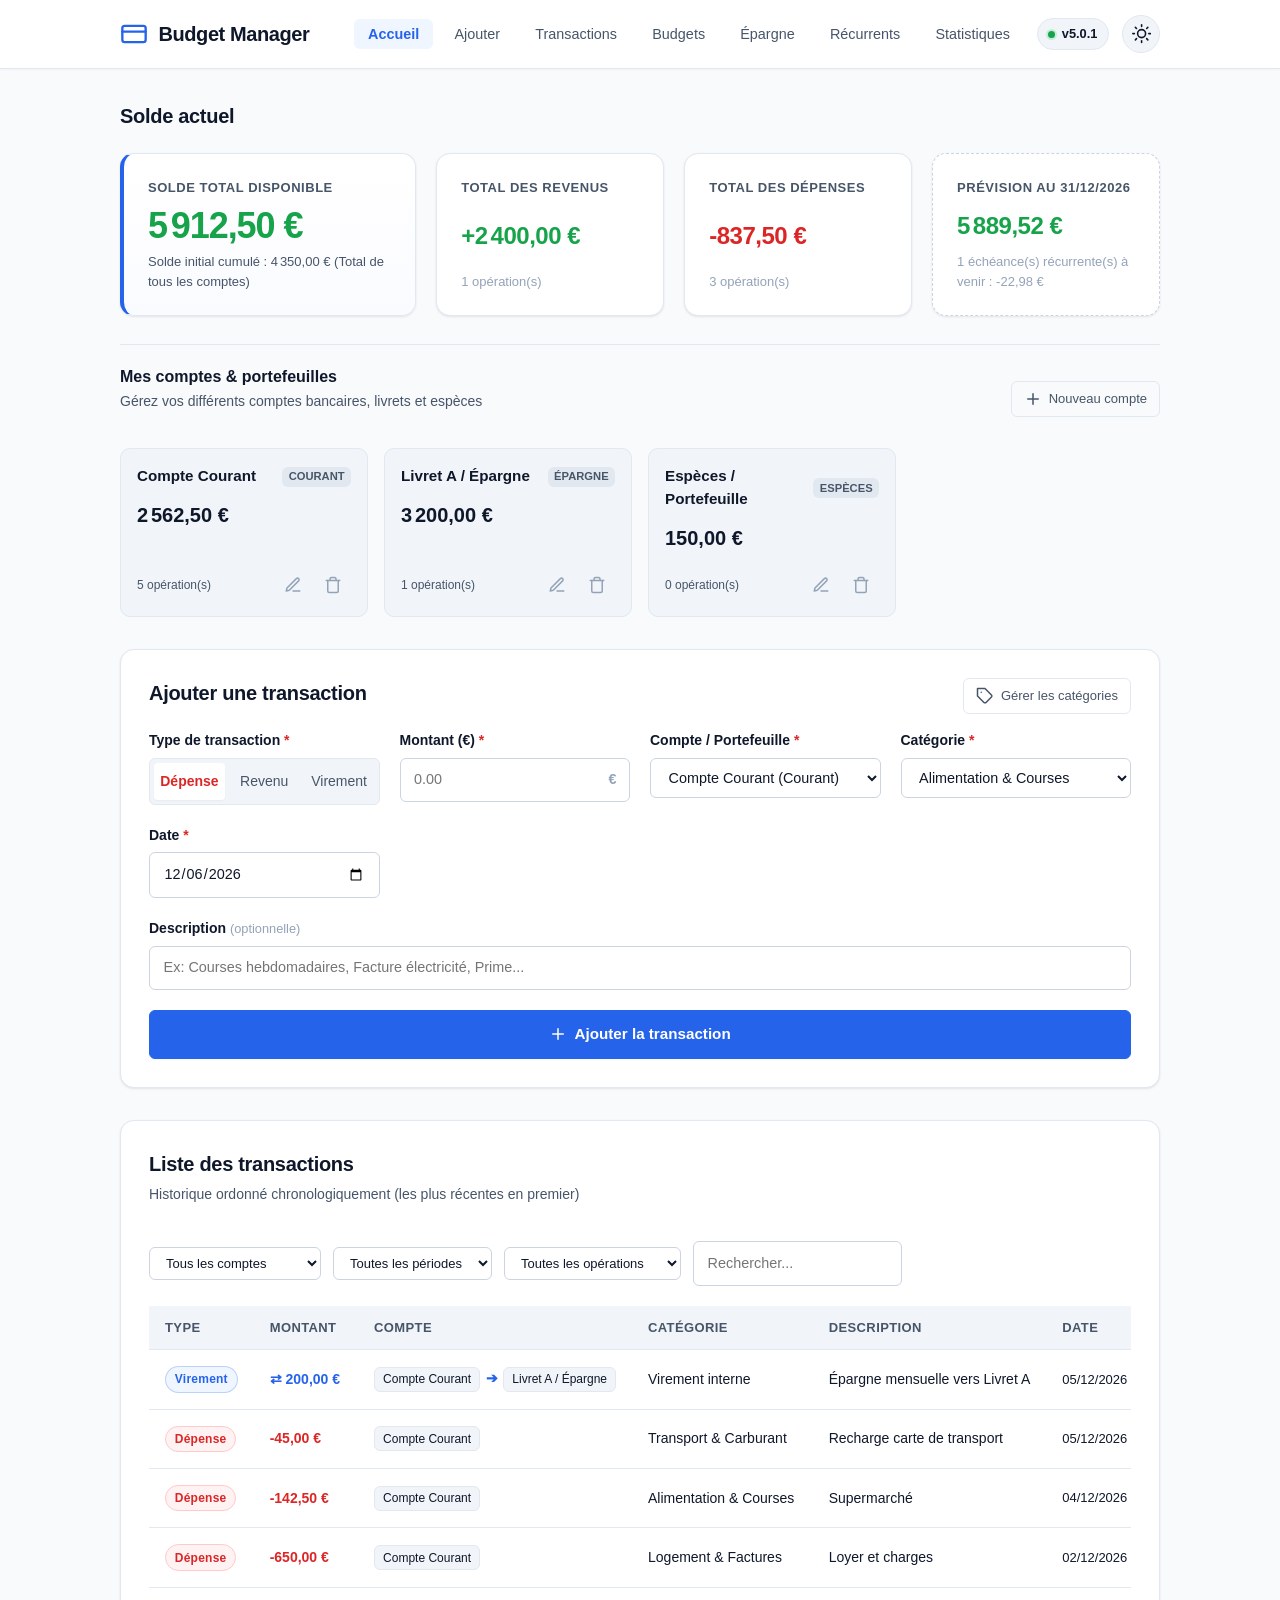
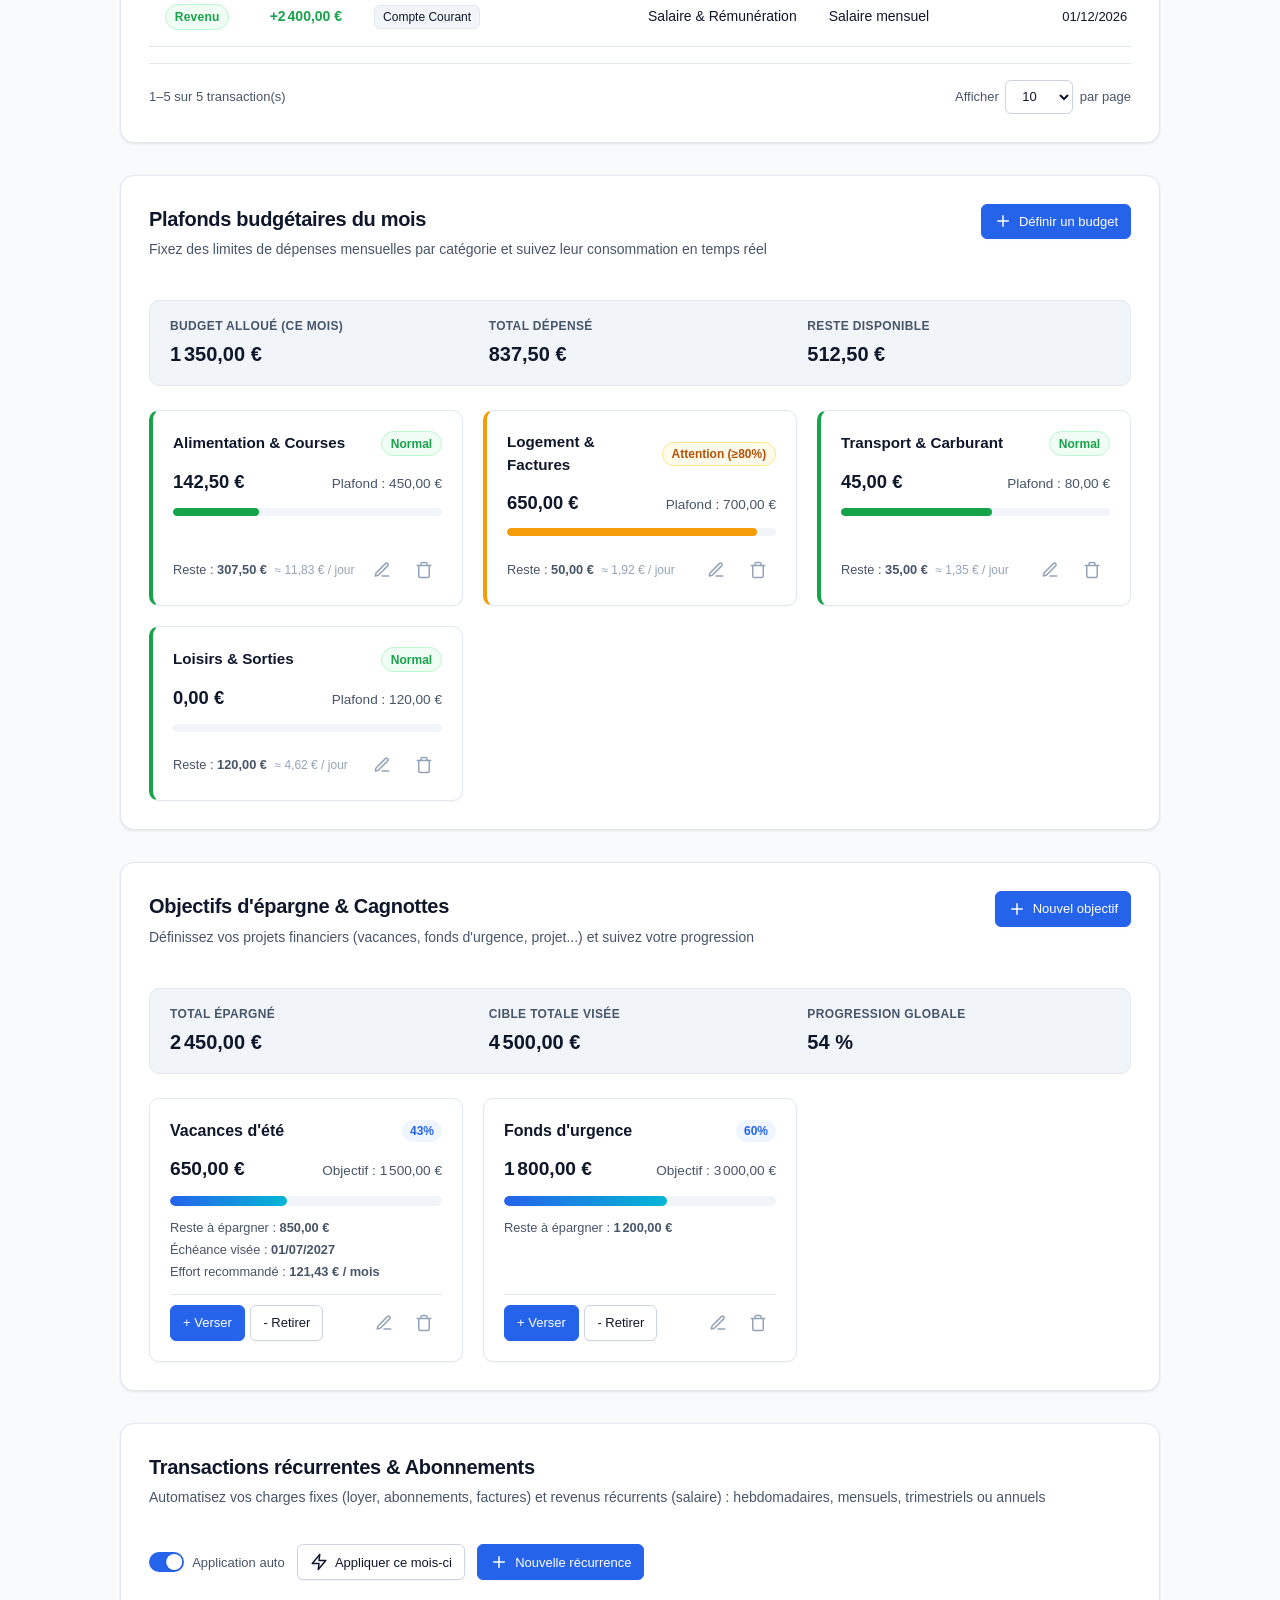
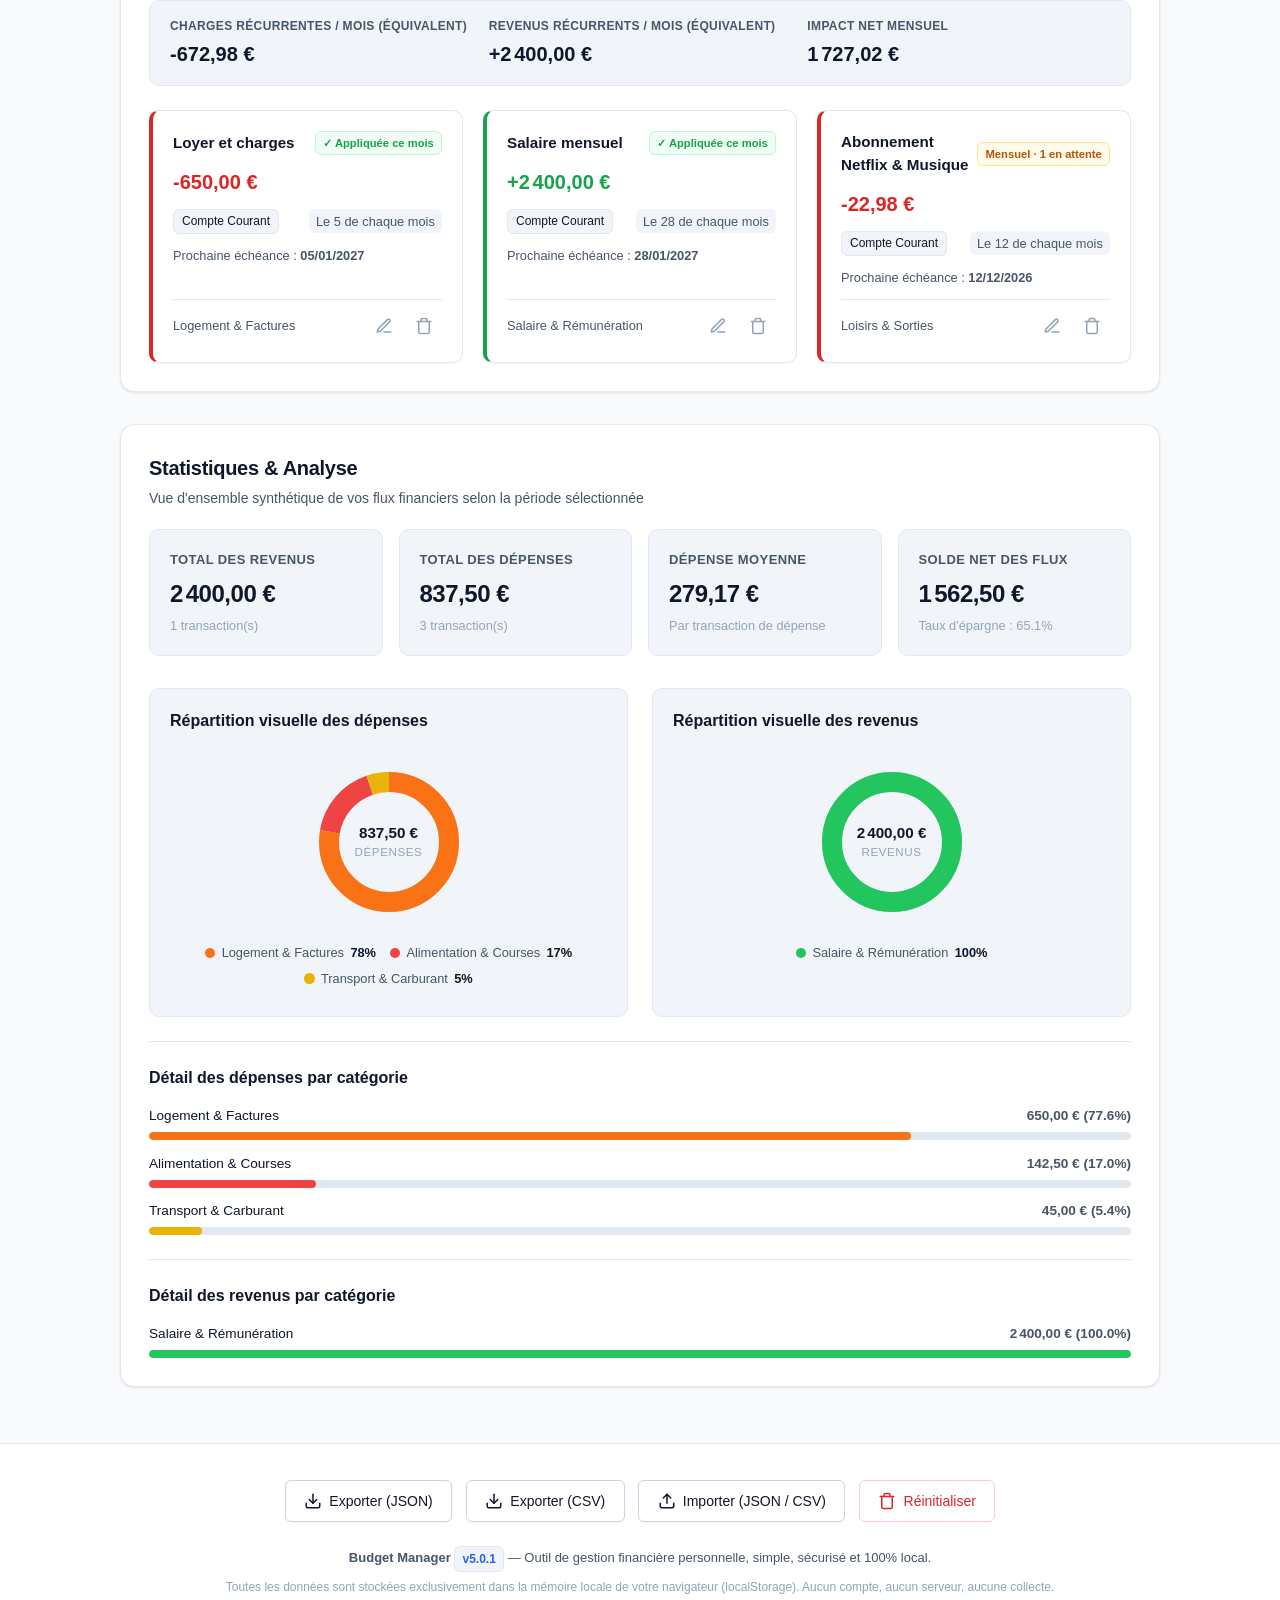
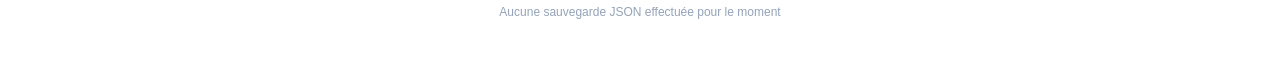
==== commit 18edbe6c: "Nouvelle version 5.0" ====
--- a/index.html
+++ b/index.html
@@ -5,12 +5,26 @@
   <meta name="viewport" content="width=device-width, initial-scale=1">
   <title>Budget Manager — Gestion de budget simple et professionnelle</title>
   <meta name="description" content="Budget Manager est un outil simple, moderne et professionnel pour gérer vos revenus, vos dépenses et votre solde en toute autonomie.">
+  <meta name="color-scheme" content="light dark">
+  <!-- Applique le thème avant l'affichage pour éviter un flash blanc en mode sombre -->
+  <script>
+    (function () {
+      try {
+        var t = localStorage.getItem('budget_manager_theme');
+        if (t !== 'dark' && t !== 'light') {
+          t = window.matchMedia && window.matchMedia('(prefers-color-scheme: dark)').matches ? 'dark' : 'light';
+        }
+        document.documentElement.setAttribute('data-theme', t);
+      } catch (e) {}
+    })();
+  </script>
   <link rel="stylesheet" href="css/style.css">
   <link rel="icon" href="favicon.ico" sizes="any">
   <link rel="icon" href="icon.svg" type="image/svg+xml">
   <link rel="apple-touch-icon" href="icon.png">
   <link rel="manifest" href="manifest.json">
   <meta name="theme-color" content="#2563eb">
+  <meta name="mobile-web-app-capable" content="yes">
   <meta name="apple-mobile-web-app-capable" content="yes">
   <meta name="apple-mobile-web-app-status-bar-style" content="default">
   <meta name="apple-mobile-web-app-title" content="Budget Manager">
@@ -41,7 +55,7 @@
         </nav>
         <button type="button" id="versionBadgeBtn" class="version-badge" title="Afficher le journal des versions (Changelog)">
           <span class="version-dot"></span>
-          <span>v4.0.0</span>
+          <span>v5.0.1</span>
         </button>
         <button type="button" id="themeToggleBtn" class="theme-toggle-btn" title="Changer de thème (Clair / Sombre)" aria-label="Changer de thème">
           <svg class="icon-theme icon-sun" viewBox="0 0 24 24" fill="none" stroke="currentColor" stroke-width="2" stroke-linecap="round" stroke-linejoin="round" aria-hidden="true">
@@ -72,6 +86,23 @@
   <!-- Contenu principal -->
   <main class="container main-content">
 
+    <!-- Rappel de sauvegarde (affiché si aucun export JSON depuis 30 jours) -->
+    <div id="backupReminder" class="backup-banner hidden" role="status">
+      <svg class="backup-banner-icon" viewBox="0 0 24 24" fill="none" stroke="currentColor" stroke-width="2" stroke-linecap="round" stroke-linejoin="round" aria-hidden="true">
+        <path d="M19 21H5a2 2 0 0 1-2-2V5a2 2 0 0 1 2-2h11l5 5v11a2 2 0 0 1-2 2z"></path>
+        <polyline points="17 21 17 13 7 13 7 21"></polyline>
+        <polyline points="7 3 7 8 15 8"></polyline>
+      </svg>
+      <div class="backup-banner-text">
+        <strong>Pensez à sauvegarder vos données</strong>
+        <span id="backupReminderText"></span>
+      </div>
+      <div class="backup-banner-actions">
+        <button type="button" id="backupNowBtn" class="btn btn-primary btn-sm">Exporter maintenant</button>
+        <button type="button" id="backupLaterBtn" class="btn btn-subtle btn-sm">Me le rappeler dans 7 jours</button>
+      </div>
+    </div>
+
     <!-- 1) MODULE : Solde actuel -->
     <section id="solde" class="section balance-section" aria-labelledby="balance-title">
       <div class="section-header-compact">
@@ -96,6 +127,13 @@
           <div class="card-caption">Total des dépenses</div>
           <div id="quickExpenseDisplay" class="summary-amount expense-text">-0,00 €</div>
           <div class="summary-count" id="quickExpenseCount">0 opération(s)</div>
+        </div>
+
+        <div class="balance-card forecast-card" id="forecastCard" title="Solde actuel + opérations récurrentes restant à passer ce mois-ci">
+          <div class="card-caption" id="forecastCaption">Prévision fin de mois</div>
+          <div id="forecastDisplay" class="summary-amount">0,00 €</div>
+          <div class="summary-count" id="forecastDetail">Aucune opération récurrente restante ce mois-ci</div>
+          <div class="forecast-alert hidden" id="forecastAlert" role="alert"></div>
         </div>
       </div>
 
@@ -123,7 +161,16 @@
     <!-- 2) MODULE : Ajouter une transaction -->
     <section id="ajouter" class="section add-transaction-section" aria-labelledby="add-title">
       <div class="section-card">
-        <h2 id="add-title" class="section-title">Ajouter une transaction</h2>
+        <div class="section-header-bar section-header-tight">
+          <h2 id="add-title" class="section-title">Ajouter une transaction</h2>
+          <button type="button" id="openCategoriesBtn" class="btn btn-subtle btn-sm" title="Créer, renommer, colorer ou supprimer vos catégories">
+            <svg class="icon-sm" viewBox="0 0 24 24" fill="none" stroke="currentColor" stroke-width="2" stroke-linecap="round" stroke-linejoin="round" aria-hidden="true">
+              <path d="M20.59 13.41 13.42 20.58a2 2 0 0 1-2.83 0L2 12V2h10l8.59 8.59a2 2 0 0 1 0 2.82z"></path>
+              <line x1="7" y1="7" x2="7.01" y2="7"></line>
+            </svg>
+            <span>Gérer les catégories</span>
+          </button>
+        </div>
         <form id="transactionForm" class="transaction-form" novalidate>
 
           <div class="form-grid">
@@ -269,6 +316,9 @@
           </table>
         </div>
 
+        <!-- Pagination (générée en JS) -->
+        <div id="transactionsPagination" class="pagination-bar hidden"></div>
+
         <!-- État vide si aucune transaction -->
         <div id="emptyState" class="empty-state hidden">
           <svg class="empty-icon" viewBox="0 0 24 24" fill="none" stroke="currentColor" stroke-width="1.5" stroke-linecap="round" stroke-linejoin="round" aria-hidden="true">
@@ -388,9 +438,14 @@
         <div class="section-header-bar">
           <div>
             <h2 id="rec-title" class="section-title">Transactions récurrentes & Abonnements</h2>
-            <p class="section-subtitle">Automatisez vos charges fixes (loyer, abonnements, factures) et revenus récurrents (salaire)</p>
+            <p class="section-subtitle">Automatisez vos charges fixes (loyer, abonnements, factures) et revenus récurrents (salaire) : hebdomadaires, mensuels, trimestriels ou annuels</p>
           </div>
           <div class="section-actions-group">
+            <label class="switch-label" title="Ajoute automatiquement les opérations dont la date est passée, à chaque ouverture de l'application">
+              <input type="checkbox" id="autoApplyToggle" class="switch-input" checked>
+              <span class="switch-track" aria-hidden="true"></span>
+              <span>Application auto</span>
+            </label>
             <button type="button" id="applyRecurringBtn" class="btn btn-secondary btn-sm" title="Insérer automatiquement les récurrences dues pour ce mois">
               <svg class="icon-sm" viewBox="0 0 24 24" fill="none" stroke="currentColor" stroke-width="2" stroke-linecap="round" stroke-linejoin="round" aria-hidden="true">
                 <polygon points="13 2 3 14 12 14 11 22 21 10 12 10 13 2"></polygon>
@@ -410,11 +465,11 @@
         <!-- Synthèse mensuelle des récurrences -->
         <div id="recurringGlobalSummary" class="budgets-summary-box">
           <div class="budget-summary-item">
-            <span class="summary-label">Charges récurrentes / mois</span>
+            <span class="summary-label">Charges récurrentes / mois (équivalent)</span>
             <span id="recSummaryExpenses" class="summary-val expense-text">0,00 €</span>
           </div>
           <div class="budget-summary-item">
-            <span class="summary-label">Revenus récurrents / mois</span>
+            <span class="summary-label">Revenus récurrents / mois (équivalent)</span>
             <span id="recSummaryIncome" class="summary-val income-text">0,00 €</span>
           </div>
           <div class="budget-summary-item">
@@ -595,7 +650,7 @@
         <div class="form-group">
           <label for="budgetLimitInput" class="form-label">Plafond mensuel max (€) <span class="required">*</span></label>
           <div class="input-with-symbol">
-            <input type="number" id="budgetLimitInput" step="10" min="1" placeholder="Ex: 350.00" required>
+            <input type="number" id="budgetLimitInput" step="0.01" min="1" placeholder="Ex: 350.00" required>
             <span class="currency-symbol">€</span>
           </div>
         </div>
@@ -632,7 +687,7 @@
         <div class="form-group">
           <label for="accountInitialBalanceInput" class="form-label">Solde initial (€) <span class="required">*</span></label>
           <div class="input-with-symbol">
-            <input type="number" id="accountInitialBalanceInput" step="0.01" min="0" placeholder="0.00" required>
+            <input type="number" id="accountInitialBalanceInput" step="0.01" placeholder="0.00" required>
             <span class="currency-symbol">€</span>
           </div>
         </div>
@@ -660,20 +715,25 @@
         <div class="form-group">
           <label for="goalTargetInput" class="form-label">Montant cible visé (€) <span class="required">*</span></label>
           <div class="input-with-symbol">
-            <input type="number" id="goalTargetInput" step="10" min="1" placeholder="Ex: 1500.00" required>
+            <input type="number" id="goalTargetInput" step="0.01" min="1" placeholder="Ex: 1500.00" required>
             <span class="currency-symbol">€</span>
           </div>
         </div>
         <div class="form-group">
           <label for="goalCurrentInput" class="form-label">Montant déjà épargné (€)</label>
           <div class="input-with-symbol">
-            <input type="number" id="goalCurrentInput" step="1" min="0" placeholder="0.00">
+            <input type="number" id="goalCurrentInput" step="0.01" min="0" placeholder="0.00">
             <span class="currency-symbol">€</span>
           </div>
         </div>
         <div class="form-group">
           <label for="goalDateInput" class="form-label">Date cible souhaitée <span class="optional">(optionnelle)</span></label>
           <input type="date" id="goalDateInput">
+        </div>
+        <div class="form-group">
+          <label for="goalAccountSelect" class="form-label">Compte d'épargne associé <span class="optional">(optionnel)</span></label>
+          <select id="goalAccountSelect"></select>
+          <p class="form-help">Si un compte est associé, chaque versement ou retrait crée un vrai virement (ex. Compte Courant ➔ Livret A) et met à jour le solde des comptes.</p>
         </div>
         <div class="modal-actions">
           <button type="button" id="cancelGoalModalBtn" class="btn btn-secondary">Annuler</button>
@@ -702,6 +762,10 @@
             <input type="number" id="goalTransferAmountInput" step="0.01" min="0.01" placeholder="Ex: 50.00" required>
             <span class="currency-symbol">€</span>
           </div>
+        </div>
+        <div class="form-group hidden" id="goalTransferAccountGroup">
+          <label for="goalTransferAccountSelect" class="form-label" id="goalTransferAccountLabel">Depuis le compte <span class="required">*</span></label>
+          <select id="goalTransferAccountSelect"></select>
         </div>
         <div class="modal-actions">
           <button type="button" id="cancelGoalTransferModalBtn" class="btn btn-secondary">Annuler</button>
@@ -758,16 +822,58 @@
           <select id="recCategorySelect" required></select>
         </div>
 
-        <div class="form-group">
-          <label for="recDayInput" class="form-label">Jour de prélèvement / versement (1 à 31) <span class="required">*</span></label>
-          <input type="number" id="recDayInput" min="1" max="31" value="1" required>
-        </div>
+        <div class="form-row-2">
+          <div class="form-group">
+            <label for="recFrequencySelect" class="form-label">Fréquence <span class="required">*</span></label>
+            <select id="recFrequencySelect" required>
+              <option value="weekly">Hebdomadaire</option>
+              <option value="monthly" selected>Mensuelle</option>
+              <option value="quarterly">Trimestrielle</option>
+              <option value="yearly">Annuelle</option>
+            </select>
+          </div>
+          <div class="form-group">
+            <label for="recStartDateInput" class="form-label">Première échéance <span class="required">*</span></label>
+            <input type="date" id="recStartDateInput" required>
+          </div>
+        </div>
+        <p class="form-help rec-help">Les échéances suivantes sont calculées à partir de cette date (même jour de la semaine, du mois ou de l'année). Si l'application automatique est activée, une échéance déjà passée ce mois-ci est ajoutée immédiatement.</p>
 
         <div class="modal-actions">
           <button type="button" id="cancelRecurringModalBtn" class="btn btn-secondary">Annuler</button>
           <button type="submit" class="btn btn-primary">Enregistrer</button>
         </div>
       </form>
+    </div>
+  </div>
+
+  <!-- Modale Gestion des catégories -->
+  <div id="categoriesModal" class="modal-overlay hidden" role="dialog" aria-labelledby="categoriesModalTitle" aria-modal="true">
+    <div class="modal-card modal-large">
+      <div class="modal-header">
+        <h3 id="categoriesModalTitle" class="modal-title">Gérer les catégories</h3>
+        <button type="button" id="closeCategoriesModalBtn" class="btn-close-modal" aria-label="Fermer la boîte de dialogue">&times;</button>
+      </div>
+
+      <div class="type-toggle categories-tabs" role="tablist" aria-label="Type de catégories">
+        <button type="button" id="categoriesTabExpense" class="toggle-option active" role="tab" aria-selected="true">Dépenses</button>
+        <button type="button" id="categoriesTabIncome" class="toggle-option" role="tab" aria-selected="false">Revenus</button>
+      </div>
+
+      <ul id="categoriesList" class="categories-list">
+        <!-- Généré en JS -->
+      </ul>
+
+      <form id="addCategoryForm" class="category-add-row" novalidate>
+        <input type="color" id="newCategoryColor" class="category-color-input" value="#3b82f6" aria-label="Couleur de la nouvelle catégorie">
+        <input type="text" id="newCategoryName" maxlength="40" placeholder="Nom de la nouvelle catégorie (ex. Animaux, Abonnements…)" aria-label="Nom de la nouvelle catégorie">
+        <button type="submit" class="btn btn-primary btn-sm">Ajouter</button>
+      </form>
+      <p class="form-help">Cliquez sur un nom pour le modifier : le changement est appliqué à tout l'historique, aux récurrences et aux budgets. Une catégorie supprimée est remplacée par la catégorie « par défaut ».</p>
+
+      <div class="modal-actions">
+        <button type="button" id="closeCategoriesFooterBtn" class="btn btn-secondary">Fermer</button>
+      </div>
     </div>
   </div>
 
@@ -777,7 +883,7 @@
       <div class="modal-header">
         <div class="modal-title-with-badge">
           <h3 id="changelogModalTitle" class="modal-title">Journal des versions</h3>
-          <span class="version-tag">Actuelle : v4.0.0</span>
+          <span class="version-tag">Actuelle : v5.0.1</span>
         </div>
         <button type="button" id="closeChangelogModalBtn" class="btn-close-modal" aria-label="Fermer le journal des versions">&times;</button>
       </div>
@@ -835,8 +941,9 @@
       </div>
 
       <div class="footer-credits">
-        <p><strong>Budget Manager</strong> <button type="button" id="footerVersionBtn" class="footer-version-btn" title="Voir les notes de version">v4.0.0</button> — Outil de gestion financière personnelle, simple, sécurisé et 100% local.</p>
+        <p><strong>Budget Manager</strong> <button type="button" id="footerVersionBtn" class="footer-version-btn" title="Voir les notes de version">v5.0.1</button> — Outil de gestion financière personnelle, simple, sécurisé et 100% local.</p>
         <p class="legal-note">Toutes les données sont stockées exclusivement dans la mémoire locale de votre navigateur (localStorage). Aucun compte, aucun serveur, aucune collecte.</p>
+        <p class="legal-note" id="lastBackupInfo"></p>
       </div>
     </div>
   </footer>
--- a/css/style.css
+++ b/css/style.css
@@ -468,6 +468,20 @@
   cursor: pointer;
 }
 
+/* Focus clavier visible (accessibilité) */
+.btn:focus-visible,
+.btn-edit-icon:focus-visible,
+.btn-danger-icon:focus-visible,
+.btn-close-modal:focus-visible,
+.theme-toggle-btn:focus-visible,
+.version-badge:focus-visible,
+.nav-link:focus-visible,
+.account-card:focus-visible,
+.btn-file-label:focus-within {
+  outline: 2px solid var(--primary-color);
+  outline-offset: 2px;
+}
+
 .btn-sm {
   padding: 0.45rem 0.75rem;
   font-size: 0.8125rem;
@@ -496,7 +510,7 @@
 
 .balance-grid {
   display: grid;
-  grid-template-columns: 1.4fr 1fr 1fr;
+  grid-template-columns: 1.3fr 1fr 1fr 1fr;
   gap: 1.25rem;
 }
 
@@ -718,7 +732,8 @@
 /* Toggle type Dépense / Revenu */
 .type-toggle {
   display: grid;
-  grid-template-columns: 1fr 1fr;
+  grid-auto-flow: column;
+  grid-auto-columns: minmax(0, 1fr);
   background-color: var(--bg-subtle);
   border: 1px solid var(--border-light);
   border-radius: var(--radius-sm);
@@ -892,8 +907,8 @@
 }
 
 .badge-transfer {
-  background-color: var(--primary-subtle);
-  color: var(--primary);
+  background-color: var(--primary-light);
+  color: var(--primary-color);
   border: 1px solid rgba(37, 99, 235, 0.25);
 }
 
@@ -921,7 +936,7 @@
 }
 
 .account-transfer-arrow {
-  color: var(--primary);
+  color: var(--primary-color);
   font-weight: 700;
   font-size: 0.85rem;
 }
@@ -940,7 +955,7 @@
 }
 
 .cell-amount.transfer {
-  color: var(--primary);
+  color: var(--primary-color);
 }
 
 .cell-category {
@@ -1335,7 +1350,8 @@
   color: var(--text-primary);
 }
 
-.recurring-frequency-badge {
+.recurring-frequency-badge,
+.recurring-status-badge {
   font-size: 0.7rem;
   font-weight: 600;
   padding: 0.15rem 0.45rem;
@@ -1343,6 +1359,13 @@
   background-color: var(--bg-subtle);
   color: var(--text-secondary);
   border: 1px solid var(--border-light);
+  white-space: nowrap;
+}
+
+.recurring-status-badge.is-applied {
+  background-color: var(--income-bg);
+  color: var(--income-color);
+  border-color: var(--income-border);
 }
 
 .recurring-amount {
@@ -1477,12 +1500,17 @@
 
 .donut-center-text {
   position: absolute;
+  inset: 0;
+  display: flex;
+  flex-direction: column;
+  align-items: center;
+  justify-content: center;
   text-align: center;
   pointer-events: none;
 }
 
 .donut-center-total {
-  font-size: 1.15rem;
+  font-size: 0.95rem;
   font-weight: 700;
   color: var(--text-primary);
   line-height: 1.2;
@@ -1517,6 +1545,18 @@
   height: 0.65rem;
   border-radius: 50%;
   flex-shrink: 0;
+}
+
+.donut-legend-value {
+  font-weight: 600;
+  color: var(--text-primary);
+}
+
+.budget-daily-hint {
+  display: inline-block;
+  font-size: 0.75rem;
+  color: var(--text-muted);
+  margin-left: 0.25rem;
 }
 
 .category-breakdown-list {
@@ -1601,6 +1641,10 @@
   box-shadow: var(--shadow-lg);
   width: 100%;
   max-width: 480px;
+  max-height: calc(100vh - 2.5rem);
+  max-height: calc(100dvh - 2.5rem);
+  overflow-y: auto;
+  overscroll-behavior: contain;
   padding: 1.75rem;
   animation: slideUp 0.25s ease-out;
 }
@@ -1841,6 +1885,18 @@
   display: none !important;
 }
 
+@media (prefers-reduced-motion: reduce) {
+  html {
+    scroll-behavior: auto;
+  }
+
+  *, *::before, *::after {
+    animation-duration: 0.01ms !important;
+    animation-iteration-count: 1 !important;
+    transition-duration: 0.01ms !important;
+  }
+}
+
 .visually-hidden {
   position: absolute;
   width: 1px;
@@ -1854,6 +1910,411 @@
 }
 
 /* --------------------------------------------------------------------------
+   12 bis. Fonctionnalités v5 : prévision, sauvegarde, pagination, catégories,
+   récurrences avancées, épargne liée
+   -------------------------------------------------------------------------- */
+
+/* Prévision de fin de mois */
+.forecast-card {
+  border-style: dashed;
+  border-color: var(--border-subtle);
+}
+
+.forecast-card.forecast-warning {
+  border-style: solid;
+  border-color: var(--expense-border);
+  background-color: var(--expense-bg);
+}
+
+.forecast-alert {
+  margin-top: 0.5rem;
+  font-size: 0.8rem;
+  font-weight: 600;
+  color: var(--expense-color);
+  line-height: 1.4;
+}
+
+/* Bandeau de rappel de sauvegarde */
+.backup-banner {
+  display: flex;
+  align-items: center;
+  gap: 1rem;
+  flex-wrap: wrap;
+  padding: 1rem 1.25rem;
+  margin-bottom: 1.5rem;
+  border: 1px solid #fde68a;
+  border-left: 4px solid #f59e0b;
+  border-radius: var(--radius-md);
+  background-color: #fffbeb;
+  color: #78350f;
+}
+
+[data-theme="dark"] .backup-banner {
+  background-color: #2a1f05;
+  border-color: #78350f;
+  border-left-color: #f59e0b;
+  color: #fde68a;
+}
+
+.backup-banner-icon {
+  width: 1.5rem;
+  height: 1.5rem;
+  flex-shrink: 0;
+  color: #f59e0b;
+}
+
+.backup-banner-text {
+  display: flex;
+  flex-direction: column;
+  gap: 0.15rem;
+  flex: 1 1 260px;
+  font-size: 0.85rem;
+  line-height: 1.45;
+}
+
+.backup-banner-actions {
+  display: flex;
+  gap: 0.5rem;
+  flex-wrap: wrap;
+}
+
+[data-theme="dark"] .backup-banner .btn-subtle {
+  color: #fde68a;
+  border-color: #78350f;
+}
+
+/* En-tête compact (titre + bouton) */
+.section-header-tight {
+  align-items: center;
+  margin-bottom: 0;
+}
+
+/* Pagination des transactions */
+.pagination-bar {
+  display: flex;
+  align-items: center;
+  justify-content: space-between;
+  flex-wrap: wrap;
+  gap: 0.75rem 1rem;
+  margin-top: 1rem;
+  padding-top: 1rem;
+  border-top: 1px solid var(--border-light);
+  font-size: 0.8125rem;
+  color: var(--text-secondary);
+}
+
+.pagination-nav {
+  display: flex;
+  align-items: center;
+  gap: 0.3rem;
+  flex-wrap: wrap;
+}
+
+.pagination-btn {
+  min-width: 2.1rem;
+  height: 2.1rem;
+  padding: 0 0.55rem;
+  border: 1px solid var(--border-light);
+  border-radius: var(--radius-sm);
+  background-color: var(--bg-card);
+  color: var(--text-primary);
+  font-size: 0.85rem;
+  font-weight: 500;
+  cursor: pointer;
+  transition: background-color var(--transition-fast), border-color var(--transition-fast), color var(--transition-fast);
+}
+
+.pagination-btn:hover:not(:disabled):not(.active) {
+  background-color: var(--bg-subtle);
+  border-color: var(--border-subtle);
+}
+
+.pagination-btn.active {
+  background-color: var(--primary-color);
+  border-color: var(--primary-color);
+  color: #ffffff;
+  font-weight: 600;
+  cursor: default;
+}
+
+.pagination-btn:disabled {
+  opacity: 0.4;
+  cursor: not-allowed;
+}
+
+.pagination-btn:focus-visible {
+  outline: 2px solid var(--primary-color);
+  outline-offset: 2px;
+}
+
+.pagination-ellipsis {
+  padding: 0 0.25rem;
+  color: var(--text-muted);
+}
+
+.pagination-size {
+  display: inline-flex;
+  align-items: center;
+  gap: 0.4rem;
+}
+
+.pagination-size select {
+  width: auto;
+}
+
+/* Étiquettes discrètes dans le tableau (récurrence / épargne) */
+.tx-tag {
+  display: inline-flex;
+  align-items: center;
+  justify-content: center;
+  width: 1.15rem;
+  height: 1.15rem;
+  margin-right: 0.35rem;
+  border-radius: 50%;
+  background-color: var(--primary-light);
+  color: var(--primary-color);
+  font-size: 0.7rem;
+  font-weight: 700;
+  vertical-align: middle;
+}
+
+/* Interrupteur « Application auto » */
+.switch-label {
+  display: inline-flex;
+  align-items: center;
+  gap: 0.5rem;
+  font-size: 0.8125rem;
+  font-weight: 500;
+  color: var(--text-secondary);
+  cursor: pointer;
+  user-select: none;
+  position: relative;
+}
+
+.switch-input {
+  position: absolute;
+  opacity: 0;
+  width: 1px;
+  height: 1px;
+}
+
+.switch-track {
+  position: relative;
+  width: 2.2rem;
+  height: 1.25rem;
+  border-radius: var(--radius-full);
+  background-color: var(--border-subtle);
+  transition: background-color var(--transition-fast);
+  flex-shrink: 0;
+}
+
+.switch-track::after {
+  content: '';
+  position: absolute;
+  top: 2px;
+  left: 2px;
+  width: calc(1.25rem - 4px);
+  height: calc(1.25rem - 4px);
+  border-radius: 50%;
+  background-color: #ffffff;
+  box-shadow: var(--shadow-sm);
+  transition: transform var(--transition-fast);
+}
+
+.switch-input:checked + .switch-track {
+  background-color: var(--primary-color);
+}
+
+.switch-input:checked + .switch-track::after {
+  transform: translateX(0.95rem);
+}
+
+.switch-input:focus-visible + .switch-track {
+  outline: 2px solid var(--primary-color);
+  outline-offset: 2px;
+}
+
+.section-actions-group {
+  display: flex;
+  align-items: center;
+  gap: 0.75rem;
+  flex-wrap: wrap;
+}
+
+/* Récurrences avancées */
+.form-row-2 {
+  display: grid;
+  grid-template-columns: 1fr 1fr;
+  gap: 1rem;
+}
+
+.rec-help {
+  margin-top: -0.5rem;
+  margin-bottom: 0.5rem;
+}
+
+.recurring-status-badge.is-pending {
+  background-color: #fffbeb;
+  color: #b45309;
+  border-color: #fde68a;
+}
+
+[data-theme="dark"] .recurring-status-badge.is-pending {
+  background-color: #2a1f05;
+  color: #fbbf24;
+  border-color: #78350f;
+}
+
+.recurring-monthly-eq {
+  display: block;
+  font-size: 0.75rem;
+  font-weight: 500;
+  color: var(--text-muted);
+}
+
+.recurring-next {
+  font-size: 0.8rem;
+  color: var(--text-secondary);
+}
+
+/* Objectifs d'épargne liés */
+.goal-linked-info {
+  display: inline-flex;
+  align-items: center;
+  gap: 0.35rem;
+  flex-wrap: wrap;
+}
+
+.goal-transfer-note {
+  display: inline-block;
+  margin-top: 0.35rem;
+  font-size: 0.85rem;
+  font-weight: 400;
+  color: var(--text-secondary);
+}
+
+/* Gestion des catégories */
+.categories-tabs {
+  margin-bottom: 1rem;
+}
+
+.categories-tabs .toggle-option {
+  border: none;
+  background: transparent;
+  font: inherit;
+  font-size: 0.875rem;
+}
+
+.categories-list {
+  list-style: none;
+  display: flex;
+  flex-direction: column;
+  gap: 0.5rem;
+  max-height: 42vh;
+  overflow-y: auto;
+  padding-right: 0.25rem;
+  margin-bottom: 1rem;
+}
+
+.category-item {
+  display: grid;
+  grid-template-columns: auto 1fr auto auto;
+  align-items: center;
+  gap: 0.65rem;
+  padding: 0.45rem 0.6rem;
+  border: 1px solid var(--border-light);
+  border-radius: var(--radius-sm);
+  background-color: var(--bg-subtle);
+}
+
+.category-color-input {
+  width: 2rem;
+  height: 2rem;
+  padding: 0;
+  border: 1px solid var(--border-subtle);
+  border-radius: var(--radius-sm);
+  background: none;
+  cursor: pointer;
+  flex-shrink: 0;
+}
+
+.category-color-input::-webkit-color-swatch-wrapper {
+  padding: 3px;
+}
+
+.category-color-input::-webkit-color-swatch {
+  border: none;
+  border-radius: 4px;
+}
+
+.category-item .category-name-input {
+  padding: 0.4rem 0.6rem;
+  border-color: transparent;
+  background-color: transparent;
+  font-weight: 500;
+}
+
+.category-item .category-name-input:hover {
+  border-color: var(--border-subtle);
+  background-color: var(--bg-card);
+}
+
+.category-item .category-name-input:focus {
+  background-color: var(--bg-card);
+}
+
+.category-usage {
+  font-size: 0.75rem;
+  color: var(--text-muted);
+  white-space: nowrap;
+}
+
+.category-protected-tag {
+  font-size: 0.7rem;
+  font-weight: 600;
+  padding: 0.15rem 0.45rem;
+  border-radius: var(--radius-sm);
+  background-color: var(--bg-card);
+  border: 1px solid var(--border-light);
+  color: var(--text-secondary);
+  white-space: nowrap;
+}
+
+.category-add-row {
+  display: grid;
+  grid-template-columns: auto 1fr auto;
+  align-items: center;
+  gap: 0.65rem;
+}
+
+@media (max-width: 1100px) {
+  .balance-grid {
+    grid-template-columns: 1fr 1fr;
+  }
+}
+
+@media (max-width: 640px) {
+  .form-row-2 {
+    grid-template-columns: 1fr;
+    gap: 0;
+  }
+
+  .category-item {
+    grid-template-columns: auto 1fr auto;
+  }
+
+  .category-usage {
+    grid-column: 2 / 3;
+    grid-row: 2;
+  }
+
+  .pagination-bar {
+    flex-direction: column;
+    align-items: center;
+  }
+}
+
+/* --------------------------------------------------------------------------
    13. Responsive Design (Mobile & Tablet)
    -------------------------------------------------------------------------- */
 @media (max-width: 860px) {
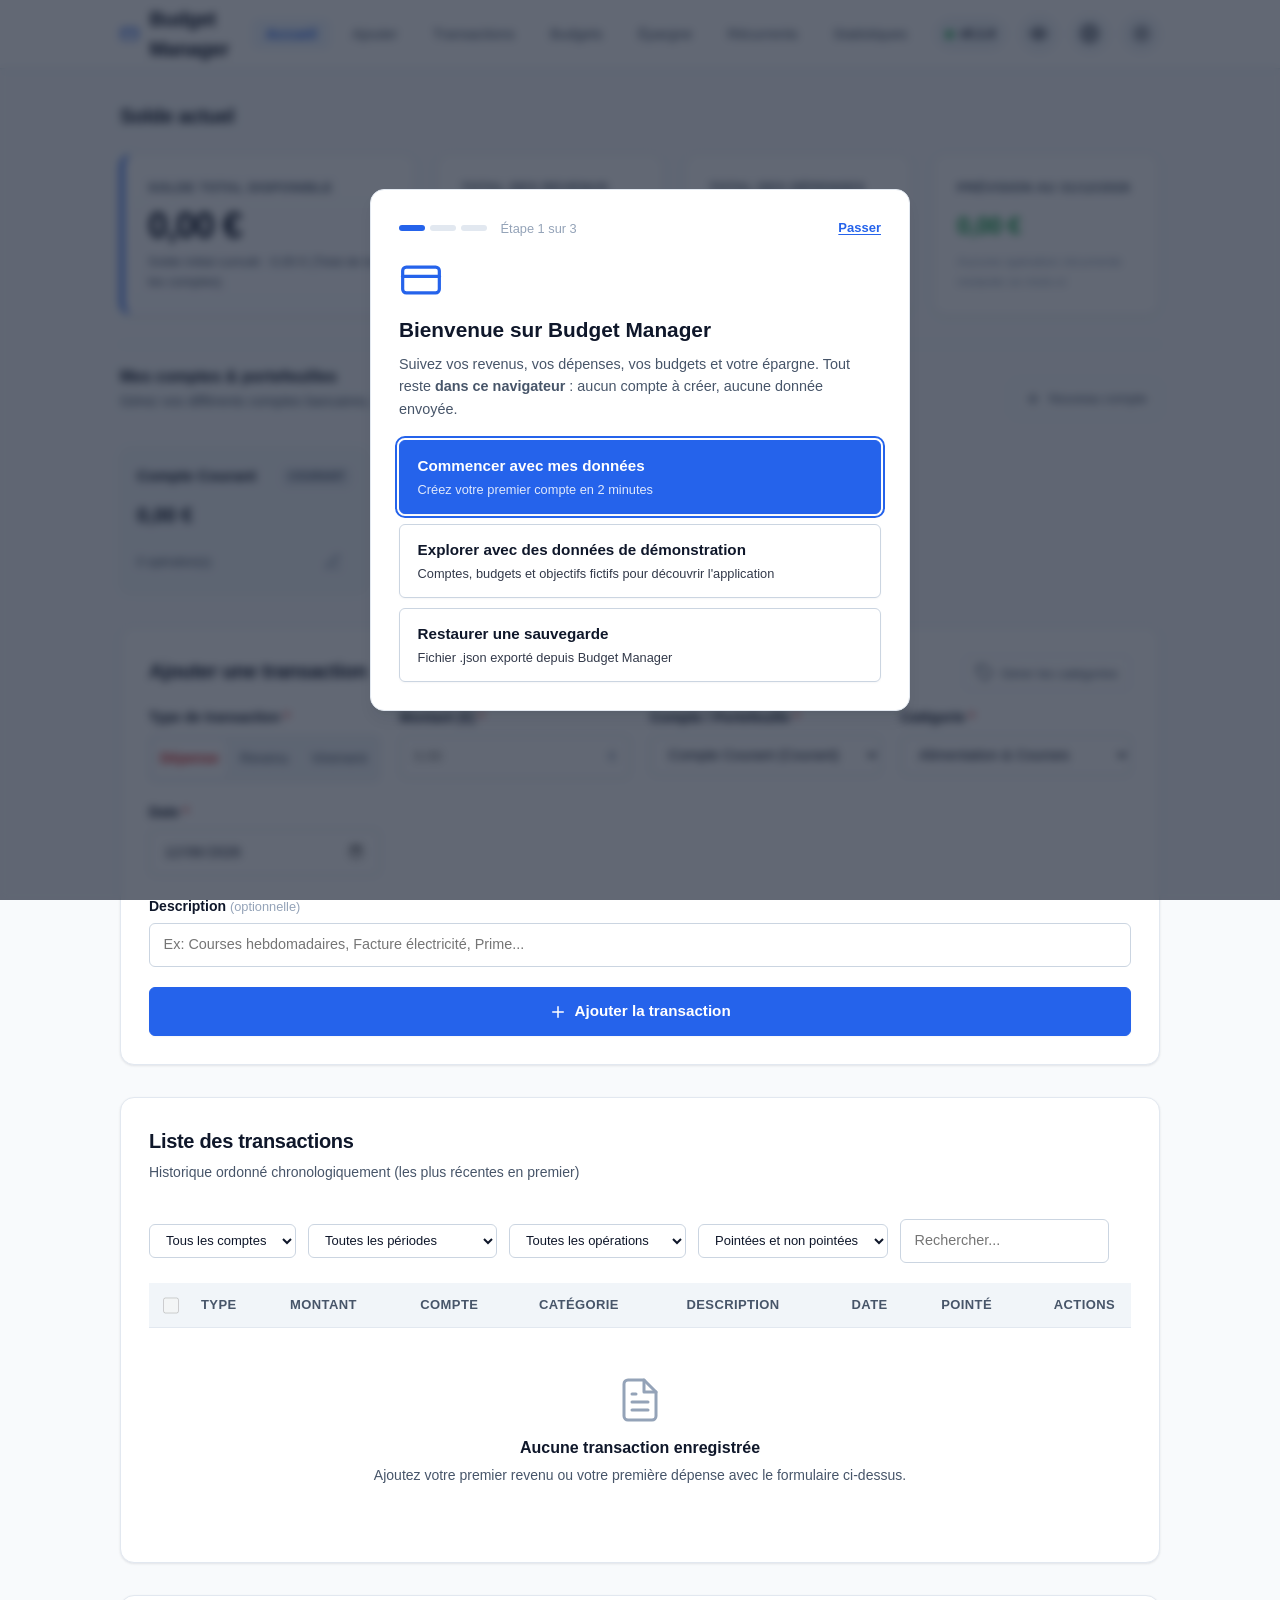
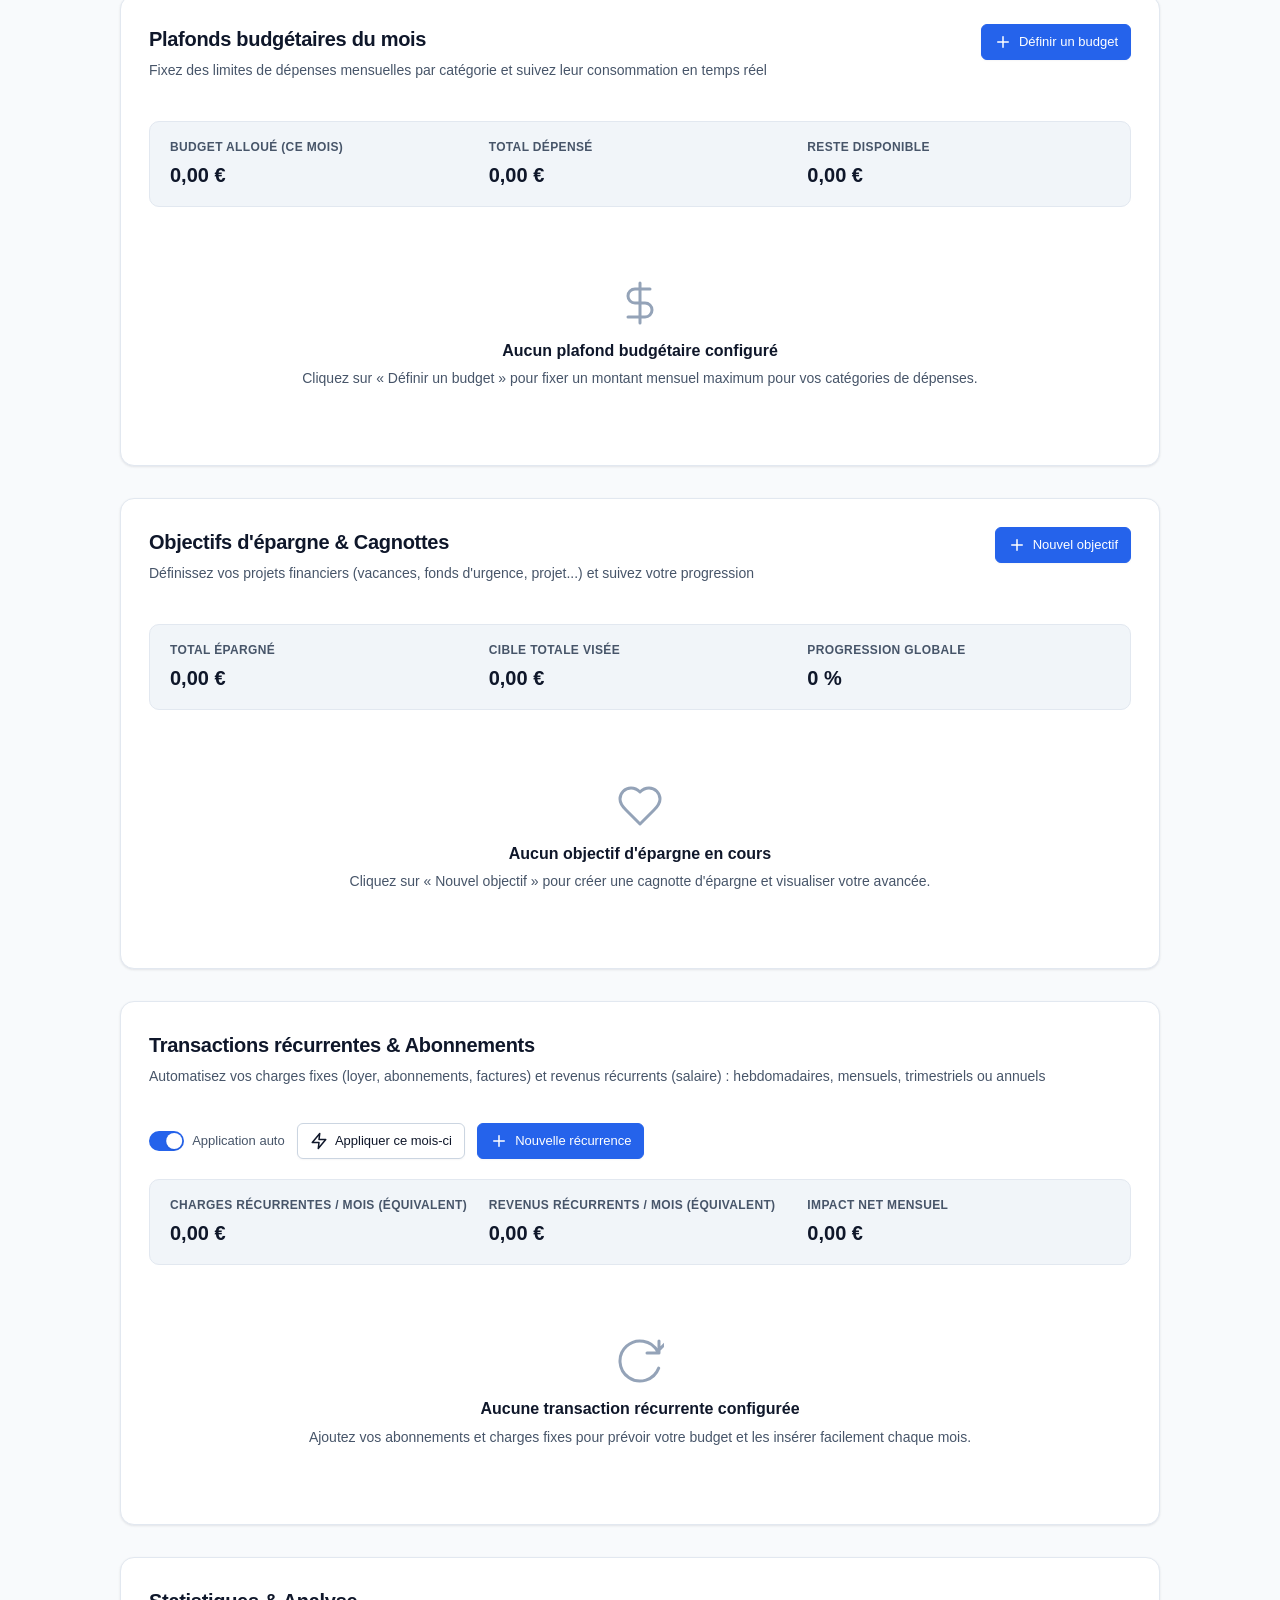
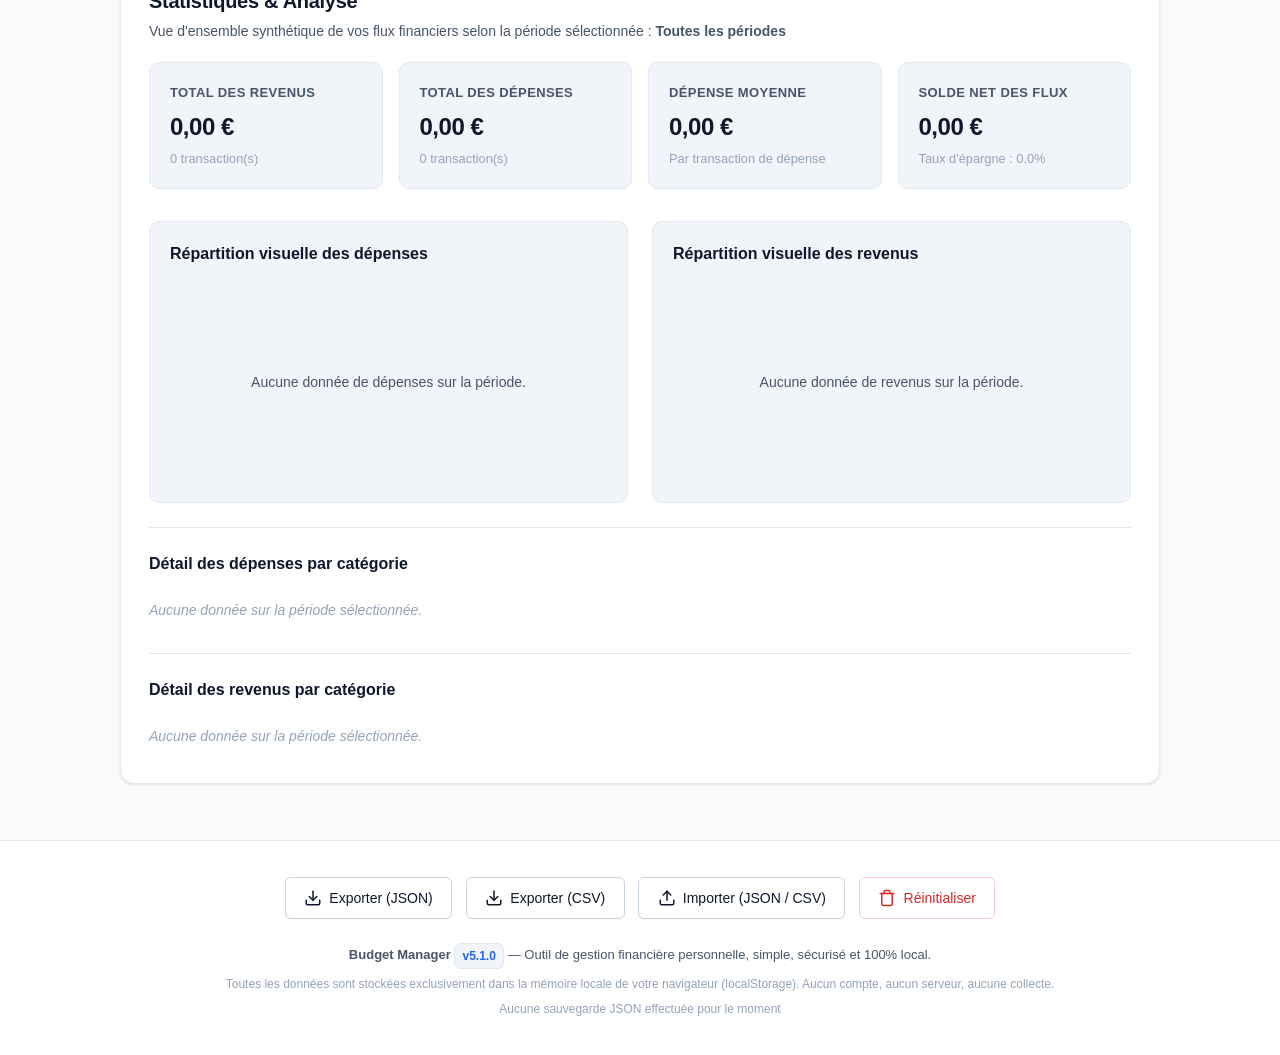
==== commit 1f86bd63: "Version 5.1.0 : mois, sélection multiple, pointage, assistant, confidentialité, préférences" ====
--- a/index.html
+++ b/index.html
@@ -55,7 +55,25 @@
         </nav>
         <button type="button" id="versionBadgeBtn" class="version-badge" title="Afficher le journal des versions (Changelog)">
           <span class="version-dot"></span>
-          <span>v5.0.1</span>
+          <span>v5.1.0</span>
+        </button>
+        <button type="button" id="privacyToggleBtn" class="theme-toggle-btn" aria-pressed="false" title="Masquer les montants (mode confidentialité)" aria-label="Masquer les montants (mode confidentialité)">
+          <svg class="icon-theme icon-eye-open" viewBox="0 0 24 24" fill="none" stroke="currentColor" stroke-width="2" stroke-linecap="round" stroke-linejoin="round" aria-hidden="true">
+            <path d="M2 12s3.5-7 10-7 10 7 10 7-3.5 7-10 7S2 12 2 12z"></path>
+            <circle cx="12" cy="12" r="3"></circle>
+          </svg>
+          <svg class="icon-theme icon-eye-closed hidden" viewBox="0 0 24 24" fill="none" stroke="currentColor" stroke-width="2" stroke-linecap="round" stroke-linejoin="round" aria-hidden="true">
+            <path d="M17.94 17.94A10.07 10.07 0 0 1 12 19c-6.5 0-10-7-10-7a18.45 18.45 0 0 1 5.06-5.94"></path>
+            <path d="M9.9 4.24A9.12 9.12 0 0 1 12 4c6.5 0 10 7 10 7a18.5 18.5 0 0 1-2.16 3.19"></path>
+            <path d="M14.12 14.12a3 3 0 1 1-4.24-4.24"></path>
+            <line x1="2" y1="2" x2="22" y2="22"></line>
+          </svg>
+        </button>
+        <button type="button" id="settingsBtn" class="theme-toggle-btn" title="Préférences (devise, couleur, confidentialité)" aria-label="Préférences">
+          <svg class="icon-theme" viewBox="0 0 24 24" fill="none" stroke="currentColor" stroke-width="2" stroke-linecap="round" stroke-linejoin="round" aria-hidden="true">
+            <circle cx="12" cy="12" r="3"></circle>
+            <path d="M19.4 15a1.65 1.65 0 0 0 .33 1.82l.06.06a2 2 0 1 1-2.83 2.83l-.06-.06a1.65 1.65 0 0 0-1.82-.33 1.65 1.65 0 0 0-1 1.51V21a2 2 0 1 1-4 0v-.09A1.65 1.65 0 0 0 9 19.4a1.65 1.65 0 0 0-1.82.33l-.06.06a2 2 0 1 1-2.83-2.83l.06-.06A1.65 1.65 0 0 0 4.68 15a1.65 1.65 0 0 0-1.51-1H3a2 2 0 1 1 0-4h.09A1.65 1.65 0 0 0 4.6 9a1.65 1.65 0 0 0-.33-1.82l-.06-.06a2 2 0 1 1 2.83-2.83l.06.06A1.65 1.65 0 0 0 9 4.68a1.65 1.65 0 0 0 1-1.51V3a2 2 0 1 1 4 0v.09a1.65 1.65 0 0 0 1 1.51 1.65 1.65 0 0 0 1.82-.33l.06-.06a2 2 0 1 1 2.83 2.83l-.06.06A1.65 1.65 0 0 0 19.4 9a1.65 1.65 0 0 0 1.51 1H21a2 2 0 1 1 0 4h-.09a1.65 1.65 0 0 0-1.51 1z"></path>
+          </svg>
         </button>
         <button type="button" id="themeToggleBtn" class="theme-toggle-btn" title="Changer de thème (Clair / Sombre)" aria-label="Changer de thème">
           <svg class="icon-theme icon-sun" viewBox="0 0 24 24" fill="none" stroke="currentColor" stroke-width="2" stroke-linecap="round" stroke-linejoin="round" aria-hidden="true">
@@ -86,6 +104,22 @@
   <!-- Contenu principal -->
   <main class="container main-content">
 
+    <!-- Nouvelle version disponible (Service Worker en attente) -->
+    <div id="updateBanner" class="backup-banner update-banner hidden" role="status">
+      <svg class="backup-banner-icon" viewBox="0 0 24 24" fill="none" stroke="currentColor" stroke-width="2" stroke-linecap="round" stroke-linejoin="round" aria-hidden="true">
+        <polyline points="23 4 23 10 17 10"></polyline>
+        <path d="M20.49 15a9 9 0 1 1-2.12-9.36L23 10"></path>
+      </svg>
+      <div class="backup-banner-text">
+        <strong>Une nouvelle version de Budget Manager est disponible</strong>
+        <span>Mettez à jour pour profiter des dernières nouveautés. Vos données sont conservées.</span>
+      </div>
+      <div class="backup-banner-actions">
+        <button type="button" id="updateNowBtn" class="btn btn-primary btn-sm">Mettre à jour</button>
+        <button type="button" id="updateLaterBtn" class="btn btn-subtle btn-sm">Plus tard</button>
+      </div>
+    </div>
+
     <!-- Rappel de sauvegarde (affiché si aucun export JSON depuis 30 jours) -->
     <div id="backupReminder" class="backup-banner hidden" role="status">
       <svg class="backup-banner-icon" viewBox="0 0 24 24" fill="none" stroke="currentColor" stroke-width="2" stroke-linecap="round" stroke-linejoin="round" aria-hidden="true">
@@ -115,6 +149,7 @@
           <div class="card-caption">Solde total disponible</div>
           <div id="currentBalanceDisplay" class="balance-amount neutral">0,00 €</div>
           <div class="balance-subtext" id="balanceSubtext">Solde initial : 0,00 €</div>
+          <div class="balance-reconciled hidden" id="reconciledBalanceInfo" title="Solde en ne comptant que les opérations pointées (vérifiées sur votre relevé bancaire)"></div>
         </div>
 
         <div class="balance-card income-summary-card">
@@ -195,7 +230,7 @@
 
             <!-- Montant -->
             <div class="form-group">
-              <label for="txAmount" class="form-label">Montant (€) <span class="required">*</span></label>
+              <label for="txAmount" class="form-label">Montant (<span class="cur-sym">€</span>) <span class="required">*</span></label>
               <div class="input-with-symbol">
                 <input type="number" id="txAmount" name="txAmount" step="0.01" min="0.01" placeholder="0.00" required>
                 <span class="currency-symbol">€</span>
@@ -278,6 +313,8 @@
                 <option value="this-month">Ce mois-ci</option>
                 <option value="last-month">Mois dernier</option>
                 <option value="this-year">Cette année</option>
+                <option value="month">Choisir un mois…</option>
+                <option value="custom">Période personnalisée…</option>
               </select>
             </div>
             <div class="filter-group">
@@ -290,9 +327,53 @@
               </select>
             </div>
             <div class="filter-group">
+              <label for="filterReconciled" class="visually-hidden">Filtrer par pointage</label>
+              <select id="filterReconciled" class="select-sm">
+                <option value="all">Pointées et non pointées</option>
+                <option value="unreconciled">Non pointées</option>
+                <option value="reconciled">Pointées</option>
+              </select>
+            </div>
+            <div class="filter-group">
               <label for="filterSearch" class="visually-hidden">Rechercher</label>
               <input type="search" id="filterSearch" class="input-sm" placeholder="Rechercher...">
             </div>
+          </div>
+        </div>
+
+        <!-- Navigation par mois (filtre « Choisir un mois ») -->
+        <div id="periodMonthBar" class="period-bar hidden">
+          <button type="button" id="prevMonthBtn" class="pagination-btn" aria-label="Mois précédent">‹</button>
+          <span id="periodMonthLabel" class="period-month-label" aria-live="polite">Novembre 2026</span>
+          <button type="button" id="nextMonthBtn" class="pagination-btn" aria-label="Mois suivant">›</button>
+          <button type="button" id="currentMonthBtn" class="btn btn-subtle btn-sm hidden">Revenir au mois en cours</button>
+        </div>
+
+        <!-- Période personnalisée -->
+        <div id="periodCustomBar" class="period-bar hidden">
+          <label class="period-date-field">
+            <span>Du</span>
+            <input type="date" id="filterFrom" class="input-sm">
+          </label>
+          <label class="period-date-field">
+            <span>au</span>
+            <input type="date" id="filterTo" class="input-sm">
+          </label>
+        </div>
+
+        <!-- Actions groupées (affichées dès qu'une transaction est sélectionnée) -->
+        <div id="bulkActionsBar" class="bulk-bar hidden" role="region" aria-label="Actions sur la sélection">
+          <div class="bulk-info">
+            <strong id="bulkCount" aria-live="polite">0 transaction sélectionnée</strong>
+            <button type="button" id="bulkSelectAllFilteredBtn" class="btn-link hidden">Sélectionner toutes les transactions filtrées</button>
+          </div>
+          <div class="bulk-actions">
+            <label for="bulkCategorySelect" class="visually-hidden">Changer la catégorie des transactions sélectionnées</label>
+            <select id="bulkCategorySelect" class="select-sm"></select>
+            <button type="button" id="bulkReconcileBtn" class="btn btn-subtle btn-sm">✓ Pointer</button>
+            <button type="button" id="bulkUnreconcileBtn" class="btn btn-subtle btn-sm">Dépointer</button>
+            <button type="button" id="bulkDeleteBtn" class="btn btn-subtle-danger btn-sm">Supprimer</button>
+            <button type="button" id="bulkClearBtn" class="btn btn-subtle btn-sm">Tout désélectionner</button>
           </div>
         </div>
 
@@ -301,12 +382,16 @@
           <table class="transactions-table" id="transactionsTable">
             <thead>
               <tr>
+                <th scope="col" class="cell-select">
+                  <input type="checkbox" id="selectAllTx" aria-label="Sélectionner toutes les transactions de la page">
+                </th>
                 <th scope="col">Type</th>
                 <th scope="col">Montant</th>
                 <th scope="col">Compte</th>
                 <th scope="col">Catégorie</th>
                 <th scope="col">Description</th>
                 <th scope="col">Date</th>
+                <th scope="col" class="cell-reconcile" title="Opération pointée : vérifiée sur votre relevé bancaire">Pointé</th>
                 <th scope="col" class="text-right">Actions</th>
               </tr>
             </thead>
@@ -354,7 +439,7 @@
         <!-- Synthèse globale des budgets du mois -->
         <div id="budgetsGlobalSummary" class="budgets-summary-box">
           <div class="budget-summary-item">
-            <span class="summary-label">Budget alloué (ce mois)</span>
+            <span class="summary-label" id="budgetAllocatedLabel">Budget alloué (ce mois)</span>
             <span id="budgetTotalAllocated" class="summary-val">0,00 €</span>
           </div>
           <div class="budget-summary-item">
@@ -498,7 +583,7 @@
     <section id="statistiques" class="section stats-section" aria-labelledby="stats-title">
       <div class="section-card">
         <h2 id="stats-title" class="section-title">Statistiques & Analyse</h2>
-        <p class="section-subtitle">Vue d'ensemble synthétique de vos flux financiers selon la période sélectionnée</p>
+        <p class="section-subtitle">Vue d'ensemble synthétique de vos flux financiers selon la période sélectionnée : <strong id="statsPeriodLabel">Toutes les périodes</strong></p>
 
         <!-- Cartes statistiques -->
         <div class="stats-grid">
@@ -592,7 +677,7 @@
         </div>
 
         <div class="form-group">
-          <label for="editTxAmount" class="form-label">Montant (€) <span class="required">*</span></label>
+          <label for="editTxAmount" class="form-label">Montant (<span class="cur-sym">€</span>) <span class="required">*</span></label>
           <div class="input-with-symbol">
             <input type="number" id="editTxAmount" name="editTxAmount" step="0.01" min="0.01" required>
             <span class="currency-symbol">€</span>
@@ -622,6 +707,13 @@
         <div class="form-group">
           <label for="editTxDescription" class="form-label">Description <span class="optional">(optionnelle)</span></label>
           <input type="text" id="editTxDescription" name="editTxDescription" maxlength="120" placeholder="Ex: Courses, Facture...">
+        </div>
+
+        <div class="form-group">
+          <label class="checkbox-label">
+            <input type="checkbox" id="editTxReconciled">
+            <span>Opération pointée <span class="optional">(vérifiée sur le relevé bancaire)</span></span>
+          </label>
         </div>
 
         <div class="modal-actions">
@@ -648,7 +740,7 @@
           </select>
         </div>
         <div class="form-group">
-          <label for="budgetLimitInput" class="form-label">Plafond mensuel max (€) <span class="required">*</span></label>
+          <label for="budgetLimitInput" class="form-label">Plafond mensuel max (<span class="cur-sym">€</span>) <span class="required">*</span></label>
           <div class="input-with-symbol">
             <input type="number" id="budgetLimitInput" step="0.01" min="1" placeholder="Ex: 350.00" required>
             <span class="currency-symbol">€</span>
@@ -685,7 +777,7 @@
           </select>
         </div>
         <div class="form-group">
-          <label for="accountInitialBalanceInput" class="form-label">Solde initial (€) <span class="required">*</span></label>
+          <label for="accountInitialBalanceInput" class="form-label">Solde initial (<span class="cur-sym">€</span>) <span class="required">*</span></label>
           <div class="input-with-symbol">
             <input type="number" id="accountInitialBalanceInput" step="0.01" placeholder="0.00" required>
             <span class="currency-symbol">€</span>
@@ -713,14 +805,14 @@
           <input type="text" id="goalNameInput" placeholder="Ex: Vacances d'été, Fonds d'urgence, Permis..." required maxlength="50">
         </div>
         <div class="form-group">
-          <label for="goalTargetInput" class="form-label">Montant cible visé (€) <span class="required">*</span></label>
+          <label for="goalTargetInput" class="form-label">Montant cible visé (<span class="cur-sym">€</span>) <span class="required">*</span></label>
           <div class="input-with-symbol">
             <input type="number" id="goalTargetInput" step="0.01" min="1" placeholder="Ex: 1500.00" required>
             <span class="currency-symbol">€</span>
           </div>
         </div>
         <div class="form-group">
-          <label for="goalCurrentInput" class="form-label">Montant déjà épargné (€)</label>
+          <label for="goalCurrentInput" class="form-label">Montant déjà épargné (<span class="cur-sym">€</span>)</label>
           <div class="input-with-symbol">
             <input type="number" id="goalCurrentInput" step="0.01" min="0" placeholder="0.00">
             <span class="currency-symbol">€</span>
@@ -757,7 +849,7 @@
         <p id="goalTransferDesc" class="form-help" style="margin-bottom: 1rem; font-size: 0.95rem; font-weight: 500;">Projet : <strong>Voyage</strong></p>
 
         <div class="form-group">
-          <label for="goalTransferAmountInput" class="form-label">Montant (€) <span class="required">*</span></label>
+          <label for="goalTransferAmountInput" class="form-label">Montant (<span class="cur-sym">€</span>) <span class="required">*</span></label>
           <div class="input-with-symbol">
             <input type="number" id="goalTransferAmountInput" step="0.01" min="0.01" placeholder="Ex: 50.00" required>
             <span class="currency-symbol">€</span>
@@ -805,7 +897,7 @@
         </div>
 
         <div class="form-group">
-          <label for="recAmountInput" class="form-label">Montant (€) <span class="required">*</span></label>
+          <label for="recAmountInput" class="form-label">Montant (<span class="cur-sym">€</span>) <span class="required">*</span></label>
           <div class="input-with-symbol">
             <input type="number" id="recAmountInput" step="0.01" min="0.01" placeholder="Ex: 12.99" required>
             <span class="currency-symbol">€</span>
@@ -877,13 +969,148 @@
     </div>
   </div>
 
+  <!-- Modale Préférences -->
+  <div id="settingsModal" class="modal-overlay hidden" role="dialog" aria-labelledby="settingsModalTitle" aria-modal="true">
+    <div class="modal-card">
+      <div class="modal-header">
+        <h3 id="settingsModalTitle" class="modal-title">Préférences</h3>
+        <button type="button" id="closeSettingsModalBtn" class="btn-close-modal" aria-label="Fermer les préférences">&times;</button>
+      </div>
+
+      <div class="form-group">
+        <label for="settingsCurrencySelect" class="form-label">Devise d'affichage</label>
+        <select id="settingsCurrencySelect"></select>
+        <p class="form-help">Change uniquement l'affichage : les montants enregistrés ne sont pas convertis.</p>
+      </div>
+
+      <div class="form-group">
+        <span class="form-label" id="settingsAccentLabel">Couleur d'accent</span>
+        <div id="settingsAccentSwatches" class="accent-swatches" role="radiogroup" aria-labelledby="settingsAccentLabel"></div>
+      </div>
+
+      <div class="form-group">
+        <span class="form-label">Confidentialité</span>
+        <label class="switch-label">
+          <input type="checkbox" id="settingsPrivacyToggle" class="switch-input">
+          <span class="switch-track" aria-hidden="true"></span>
+          <span>Masquer les montants à l'écran</span>
+        </label>
+        <p class="form-help">Pratique en public : le bouton 👁 de l'en-tête active ou désactive ce mode en un clic.</p>
+      </div>
+
+      <div class="modal-actions modal-actions-split">
+        <button type="button" id="settingsOnboardingBtn" class="btn btn-subtle btn-sm">Relancer l'assistant de bienvenue</button>
+        <button type="button" id="closeSettingsFooterBtn" class="btn btn-secondary">Fermer</button>
+      </div>
+    </div>
+  </div>
+
+  <!-- Assistant de bienvenue (première visite) -->
+  <div id="onboardingModal" class="modal-overlay hidden" role="dialog" aria-labelledby="onboardingTitle" aria-modal="true">
+    <div class="modal-card onboarding-card">
+      <div class="onboarding-top">
+        <div class="onboarding-progress" aria-hidden="true">
+          <span class="onboarding-dot active" data-step="1"></span>
+          <span class="onboarding-dot" data-step="2"></span>
+          <span class="onboarding-dot" data-step="3"></span>
+        </div>
+        <span id="onboardingStepLabel" class="onboarding-step-label">Étape 1 sur 3</span>
+        <button type="button" id="onboardingSkipBtn" class="btn-link">Passer</button>
+      </div>
+
+      <!-- Étape 1 : Bienvenue -->
+      <div class="onboarding-step" data-step="1">
+        <svg class="onboarding-hero-icon" viewBox="0 0 24 24" fill="none" stroke="currentColor" stroke-width="1.75" stroke-linecap="round" stroke-linejoin="round" aria-hidden="true">
+          <rect width="20" height="14" x="2" y="5" rx="2"></rect>
+          <line x1="2" x2="22" y1="10" y2="10"></line>
+        </svg>
+        <h3 id="onboardingTitle" class="modal-title onboarding-title">Bienvenue sur Budget Manager</h3>
+        <p class="onboarding-text">Suivez vos revenus, vos dépenses, vos budgets et votre épargne. Tout reste <strong>dans ce navigateur</strong> : aucun compte à créer, aucune donnée envoyée.</p>
+        <div class="onboarding-choices">
+          <button type="button" id="onboardingStartBtn" class="btn btn-primary onboarding-choice">
+            <span class="onboarding-choice-title">Commencer avec mes données</span>
+            <span class="onboarding-choice-desc">Créez votre premier compte en 2 minutes</span>
+          </button>
+          <button type="button" id="onboardingDemoBtn" class="btn btn-secondary onboarding-choice">
+            <span class="onboarding-choice-title">Explorer avec des données de démonstration</span>
+            <span class="onboarding-choice-desc">Comptes, budgets et objectifs fictifs pour découvrir l'application</span>
+          </button>
+          <label class="btn btn-secondary onboarding-choice btn-file-label">
+            <span class="onboarding-choice-title">Restaurer une sauvegarde</span>
+            <span class="onboarding-choice-desc">Fichier .json exporté depuis Budget Manager</span>
+            <input type="file" id="onboardingImportInput" accept=".json" class="visually-hidden">
+          </label>
+        </div>
+      </div>
+
+      <!-- Étape 2 : Premier compte -->
+      <form id="onboardingAccountForm" class="onboarding-step hidden" data-step="2" novalidate>
+        <h3 class="modal-title onboarding-title">Votre premier compte</h3>
+        <p class="onboarding-text">Indiquez le compte que vous utilisez le plus. Vous pourrez en ajouter d'autres (livret, espèces…) à tout moment.</p>
+        <div class="form-group">
+          <label for="onboardingAccountName" class="form-label">Nom du compte <span class="required">*</span></label>
+          <input type="text" id="onboardingAccountName" maxlength="40" placeholder="Ex : Compte Courant, Compte joint…" required>
+        </div>
+        <div class="form-row-2">
+          <div class="form-group">
+            <label for="onboardingAccountType" class="form-label">Type de compte</label>
+            <select id="onboardingAccountType">
+              <option value="checking">Compte Courant</option>
+              <option value="savings">Livret / Épargne</option>
+              <option value="cash">Espèces / Portefeuille physique</option>
+              <option value="other">Autre compte</option>
+            </select>
+          </div>
+          <div class="form-group">
+            <label for="onboardingCurrencySelect" class="form-label">Devise</label>
+            <select id="onboardingCurrencySelect"></select>
+          </div>
+        </div>
+        <div class="form-group">
+          <label for="onboardingAccountBalance" class="form-label">Solde actuel (<span class="cur-sym">€</span>)</label>
+          <div class="input-with-symbol">
+            <input type="number" id="onboardingAccountBalance" step="0.01" placeholder="0.00" inputmode="decimal">
+            <span class="currency-symbol">€</span>
+          </div>
+          <p class="form-help">Le montant affiché aujourd'hui par votre banque. Il peut être négatif.</p>
+        </div>
+        <div class="modal-actions">
+          <button type="button" class="btn btn-secondary" data-onboarding-back>Retour</button>
+          <button type="submit" class="btn btn-primary">Suivant</button>
+        </div>
+      </form>
+
+      <!-- Étape 3 : Personnalisation -->
+      <div class="onboarding-step hidden" data-step="3">
+        <h3 class="modal-title onboarding-title">À votre goût</h3>
+        <p class="onboarding-text">Choisissez l'apparence de l'application. Ces réglages restent modifiables dans les Préférences (⚙).</p>
+        <div class="form-group">
+          <span class="form-label" id="onboardingThemeLabel">Thème</span>
+          <div class="type-toggle" role="radiogroup" aria-labelledby="onboardingThemeLabel">
+            <button type="button" id="onboardingThemeLight" class="toggle-option" role="radio" aria-checked="true">☀ Clair</button>
+            <button type="button" id="onboardingThemeDark" class="toggle-option" role="radio" aria-checked="false">☾ Sombre</button>
+          </div>
+        </div>
+        <div class="form-group">
+          <span class="form-label" id="onboardingAccentLabel">Couleur d'accent</span>
+          <div id="onboardingAccentSwatches" class="accent-swatches" role="radiogroup" aria-labelledby="onboardingAccentLabel"></div>
+        </div>
+        <p class="onboarding-tip">💡 Astuce : le bouton 👁 en haut de l'écran masque vos montants quand quelqu'un regarde par-dessus votre épaule.</p>
+        <div class="modal-actions">
+          <button type="button" class="btn btn-secondary" data-onboarding-back>Retour</button>
+          <button type="button" id="onboardingFinishBtn" class="btn btn-primary">C'est parti !</button>
+        </div>
+      </div>
+    </div>
+  </div>
+
   <!-- Modale Journal des versions (Changelog) -->
   <div id="changelogModal" class="modal-overlay hidden" role="dialog" aria-labelledby="changelogModalTitle" aria-modal="true">
     <div class="modal-card modal-large">
       <div class="modal-header">
         <div class="modal-title-with-badge">
           <h3 id="changelogModalTitle" class="modal-title">Journal des versions</h3>
-          <span class="version-tag">Actuelle : v5.0.1</span>
+          <span class="version-tag">Actuelle : v5.1.0</span>
         </div>
         <button type="button" id="closeChangelogModalBtn" class="btn-close-modal" aria-label="Fermer le journal des versions">&times;</button>
       </div>
@@ -941,7 +1168,7 @@
       </div>
 
       <div class="footer-credits">
-        <p><strong>Budget Manager</strong> <button type="button" id="footerVersionBtn" class="footer-version-btn" title="Voir les notes de version">v5.0.1</button> — Outil de gestion financière personnelle, simple, sécurisé et 100% local.</p>
+        <p><strong>Budget Manager</strong> <button type="button" id="footerVersionBtn" class="footer-version-btn" title="Voir les notes de version">v5.1.0</button> — Outil de gestion financière personnelle, simple, sécurisé et 100% local.</p>
         <p class="legal-note">Toutes les données sont stockées exclusivement dans la mémoire locale de votre navigateur (localStorage). Aucun compte, aucun serveur, aucune collecte.</p>
         <p class="legal-note" id="lastBackupInfo"></p>
       </div>
--- a/css/style.css
+++ b/css/style.css
@@ -27,6 +27,8 @@
   --primary-color: #2563eb;
   --primary-hover: #1d4ed8;
   --primary-light: #eff6ff;
+  --primary-rgb: 37, 99, 235;
+  --on-primary: #ffffff;
 
   --income-color: #16a34a;
   --income-bg: #f0fdf4;
@@ -71,6 +73,8 @@
   --primary-color: #3b82f6;
   --primary-hover: #60a5fa;
   --primary-light: #172554;
+  --primary-rgb: 59, 130, 246;
+  --on-primary: #ffffff;
 
   --income-color: #22c55e;
   --income-bg: #052e16;
@@ -369,7 +373,7 @@
 
 .btn-primary {
   background-color: var(--primary-color);
-  color: #ffffff;
+  color: var(--on-primary);
   border-color: var(--primary-color);
   box-shadow: var(--shadow-xs);
 }
@@ -798,7 +802,7 @@
 input:focus,
 select:focus {
   border-color: var(--primary-color);
-  box-shadow: 0 0 0 3px rgba(37, 99, 235, 0.15);
+  box-shadow: 0 0 0 3px rgba(var(--primary-rgb), 0.15);
 }
 
 .input-with-symbol {
@@ -909,7 +913,7 @@
 .badge-transfer {
   background-color: var(--primary-light);
   color: var(--primary-color);
-  border: 1px solid rgba(37, 99, 235, 0.25);
+  border: 1px solid rgba(var(--primary-rgb), 0.25);
 }
 
 .account-pill {
@@ -1854,7 +1858,7 @@
 
 .btn-toast-action {
   background: var(--primary-color);
-  color: #ffffff;
+  color: var(--on-primary);
   border: none;
   border-radius: var(--radius-sm);
   padding: 0.25rem 0.65rem;
@@ -2032,7 +2036,7 @@
 .pagination-btn.active {
   background-color: var(--primary-color);
   border-color: var(--primary-color);
-  color: #ffffff;
+  color: var(--on-primary);
   font-weight: 600;
   cursor: default;
 }
@@ -2410,3 +2414,439 @@
     justify-content: center;
   }
 }
+
+/* --------------------------------------------------------------------------
+   14. v5.1 — Période, sélection multiple, pointage, préférences & accueil
+   -------------------------------------------------------------------------- */
+
+/* Lien-bouton discret */
+.btn-link {
+  background: none;
+  border: none;
+  padding: 0;
+  color: var(--primary-color);
+  font-size: 0.8125rem;
+  font-weight: 600;
+  cursor: pointer;
+  text-decoration: underline;
+  text-underline-offset: 2px;
+}
+
+.btn-link:hover {
+  color: var(--primary-hover);
+}
+
+.btn-link:focus-visible,
+.reconcile-btn:focus-visible,
+.accent-swatch:focus-visible,
+.accent-swatch-custom:focus-within,
+.onboarding-choice:focus-visible,
+.type-toggle .toggle-option:focus-visible {
+  outline: 2px solid var(--primary-color);
+  outline-offset: 2px;
+}
+
+/* Navigation par mois & période personnalisée */
+.period-bar {
+  display: flex;
+  align-items: center;
+  flex-wrap: wrap;
+  gap: 0.6rem;
+  margin-bottom: 1rem;
+  padding: 0.6rem 0.85rem;
+  background-color: var(--bg-subtle);
+  border: 1px solid var(--border-light);
+  border-radius: var(--radius-md);
+}
+
+.period-month-label {
+  min-width: 9.5rem;
+  text-align: center;
+  font-weight: 600;
+  font-size: 0.95rem;
+  color: var(--text-primary);
+}
+
+.period-date-field {
+  display: inline-flex;
+  align-items: center;
+  gap: 0.45rem;
+  font-size: 0.85rem;
+  font-weight: 500;
+  color: var(--text-secondary);
+}
+
+.period-date-field input {
+  width: auto;
+}
+
+/* Barre d'actions groupées */
+.bulk-bar {
+  display: flex;
+  align-items: center;
+  justify-content: space-between;
+  flex-wrap: wrap;
+  gap: 0.75rem;
+  margin-bottom: 1rem;
+  padding: 0.65rem 0.85rem;
+  border: 1px solid var(--primary-color);
+  border-radius: var(--radius-md);
+  background-color: var(--primary-light);
+  animation: fadeIn 0.2s ease-out;
+}
+
+.bulk-info {
+  display: flex;
+  align-items: baseline;
+  flex-wrap: wrap;
+  gap: 0.35rem 0.85rem;
+  font-size: 0.875rem;
+  color: var(--text-primary);
+}
+
+.bulk-actions {
+  display: flex;
+  align-items: center;
+  flex-wrap: wrap;
+  gap: 0.5rem;
+}
+
+.bulk-actions select {
+  width: auto;
+  max-width: 15rem;
+}
+
+.bulk-bar .btn-subtle {
+  background-color: var(--bg-card);
+}
+
+.bulk-bar .btn-subtle-danger {
+  background-color: var(--bg-card);
+  padding: 0.45rem 0.75rem;
+  font-size: 0.8125rem;
+}
+
+/* Colonnes sélection & pointage */
+.transactions-table .cell-select {
+  width: 2.25rem;
+  padding-left: 0.85rem;
+  padding-right: 0.25rem;
+}
+
+.transactions-table input[type="checkbox"],
+.checkbox-label input[type="checkbox"] {
+  width: 1.05rem;
+  height: 1.05rem;
+  accent-color: var(--primary-color);
+  cursor: pointer;
+  vertical-align: middle;
+}
+
+.transactions-table .cell-reconcile {
+  text-align: center;
+  width: 4.5rem;
+}
+
+.transactions-table tbody tr.is-selected,
+.transactions-table tbody tr.is-selected:hover {
+  background-color: var(--primary-light);
+}
+
+.reconcile-btn {
+  width: 1.75rem;
+  height: 1.75rem;
+  border-radius: var(--radius-full);
+  border: 1.5px dashed var(--border-subtle);
+  background: transparent;
+  color: transparent;
+  font-size: 0.85rem;
+  font-weight: 700;
+  line-height: 1;
+  cursor: pointer;
+  display: inline-flex;
+  align-items: center;
+  justify-content: center;
+  transition: all var(--transition-fast);
+}
+
+.reconcile-btn:hover {
+  border-color: var(--income-color);
+  color: var(--income-color);
+}
+
+.reconcile-btn.is-on {
+  border: 1.5px solid var(--income-color);
+  background-color: var(--income-color);
+  color: #ffffff;
+}
+
+.reconcile-btn.is-on:hover {
+  filter: brightness(1.08);
+}
+
+.checkbox-label {
+  display: inline-flex;
+  align-items: center;
+  gap: 0.55rem;
+  font-size: 0.875rem;
+  font-weight: 500;
+  color: var(--text-primary);
+  cursor: pointer;
+}
+
+/* Solde pointé */
+.balance-reconciled {
+  margin-top: 0.4rem;
+  font-size: 0.8rem;
+  font-weight: 500;
+  color: var(--income-color);
+}
+
+.account-card-reconciled {
+  font-size: 0.75rem;
+  font-weight: 500;
+  color: var(--text-secondary);
+}
+
+/* Pastilles de couleur d'accent */
+.accent-swatches {
+  display: flex;
+  flex-wrap: wrap;
+  gap: 0.6rem;
+}
+
+.accent-swatch {
+  position: relative;
+  width: 2.1rem;
+  height: 2.1rem;
+  border-radius: var(--radius-full);
+  border: 2px solid var(--bg-card);
+  background-color: var(--swatch);
+  box-shadow: 0 0 0 1px var(--border-subtle);
+  cursor: pointer;
+  display: inline-flex;
+  align-items: center;
+  justify-content: center;
+  transition: transform var(--transition-fast), box-shadow var(--transition-fast);
+}
+
+.accent-swatch:hover {
+  transform: scale(1.08);
+}
+
+.accent-swatch.active {
+  box-shadow: 0 0 0 2px var(--text-primary);
+}
+
+.accent-swatch.active::after {
+  content: '✓';
+  color: #ffffff;
+  font-size: 0.85rem;
+  font-weight: 700;
+  text-shadow: 0 1px 2px rgba(0, 0, 0, 0.45);
+}
+
+.accent-swatch-custom {
+  background: conic-gradient(#ef4444, #eab308, #22c55e, #06b6d4, #3b82f6, #a855f7, #ef4444);
+  overflow: hidden;
+}
+
+.accent-swatch-custom.active {
+  background: var(--swatch);
+}
+
+.accent-swatch-custom span {
+  color: #ffffff;
+  font-weight: 700;
+  text-shadow: 0 1px 2px rgba(0, 0, 0, 0.5);
+  pointer-events: none;
+}
+
+.accent-swatch-custom.active span {
+  display: none;
+}
+
+.accent-swatch-custom input[type="color"] {
+  position: absolute;
+  inset: 0;
+  width: 100%;
+  height: 100%;
+  opacity: 0;
+  cursor: pointer;
+  border: none;
+  padding: 0;
+}
+
+/* Boutons-onglets (thème) dans un .type-toggle */
+.type-toggle button.toggle-option {
+  border: none;
+  background: transparent;
+  font: inherit;
+  font-size: 0.875rem;
+}
+
+.modal-actions-split {
+  justify-content: space-between;
+  align-items: center;
+  flex-wrap: wrap;
+}
+
+/* Mode confidentialité : bouton actif */
+#privacyToggleBtn[aria-pressed="true"] {
+  background: var(--primary-light);
+  border-color: var(--primary-color);
+  color: var(--primary-color);
+}
+
+#settingsBtn:hover {
+  transform: rotate(30deg);
+}
+
+/* Bandeau « nouvelle version » (variante couleur d'accent du bandeau de sauvegarde) */
+.update-banner,
+[data-theme="dark"] .update-banner {
+  border-color: rgba(var(--primary-rgb), 0.4);
+  border-left-color: var(--primary-color);
+  background-color: var(--primary-light);
+  color: var(--text-primary);
+}
+
+.update-banner .backup-banner-icon {
+  color: var(--primary-color);
+}
+
+[data-theme="dark"] .update-banner .btn-subtle {
+  color: var(--text-primary);
+  border-color: var(--border-subtle);
+}
+
+/* Assistant de bienvenue */
+.onboarding-card {
+  max-width: 540px;
+}
+
+.onboarding-top {
+  display: flex;
+  align-items: center;
+  gap: 0.85rem;
+  margin-bottom: 1.25rem;
+}
+
+.onboarding-progress {
+  display: flex;
+  gap: 0.35rem;
+}
+
+.onboarding-dot {
+  width: 1.6rem;
+  height: 0.35rem;
+  border-radius: var(--radius-full);
+  background-color: var(--bg-hover);
+  transition: background-color var(--transition-normal);
+}
+
+.onboarding-dot.active,
+.onboarding-dot.done {
+  background-color: var(--primary-color);
+}
+
+.onboarding-dot.done {
+  opacity: 0.5;
+}
+
+.onboarding-step-label {
+  flex: 1;
+  font-size: 0.8rem;
+  color: var(--text-muted);
+}
+
+.onboarding-hero-icon {
+  width: 2.75rem;
+  height: 2.75rem;
+  color: var(--primary-color);
+  margin-bottom: 0.75rem;
+}
+
+.onboarding-title {
+  font-size: 1.3rem;
+  margin-bottom: 0.5rem;
+}
+
+.onboarding-text {
+  font-size: 0.9rem;
+  color: var(--text-secondary);
+  margin-bottom: 1.25rem;
+  line-height: 1.55;
+}
+
+.onboarding-choices {
+  display: flex;
+  flex-direction: column;
+  gap: 0.65rem;
+}
+
+.onboarding-choice {
+  flex-direction: column;
+  align-items: flex-start;
+  gap: 0.15rem;
+  width: 100%;
+  padding: 0.85rem 1.1rem;
+  text-align: left;
+  white-space: normal;
+}
+
+.onboarding-choice-title {
+  font-weight: 600;
+  font-size: 0.95rem;
+}
+
+.onboarding-choice-desc {
+  font-size: 0.8rem;
+  font-weight: 400;
+  opacity: 0.85;
+}
+
+.onboarding-tip {
+  font-size: 0.85rem;
+  color: var(--text-secondary);
+  background-color: var(--bg-subtle);
+  border-radius: var(--radius-md);
+  padding: 0.75rem 0.9rem;
+}
+
+@media (max-width: 640px) {
+  .header-right {
+    flex-wrap: wrap;
+    justify-content: flex-end;
+    gap: 0.5rem;
+  }
+
+  .site-nav {
+    order: 5;
+    width: 100%;
+    max-width: 100%;
+  }
+
+  .bulk-bar,
+  .bulk-actions {
+    flex-direction: column;
+    align-items: stretch;
+  }
+
+  .bulk-actions select {
+    max-width: none;
+    width: 100%;
+  }
+
+  .period-bar {
+    justify-content: center;
+  }
+
+  .period-date-field {
+    flex: 1 1 100%;
+  }
+
+  .period-date-field input {
+    flex: 1;
+  }
+}
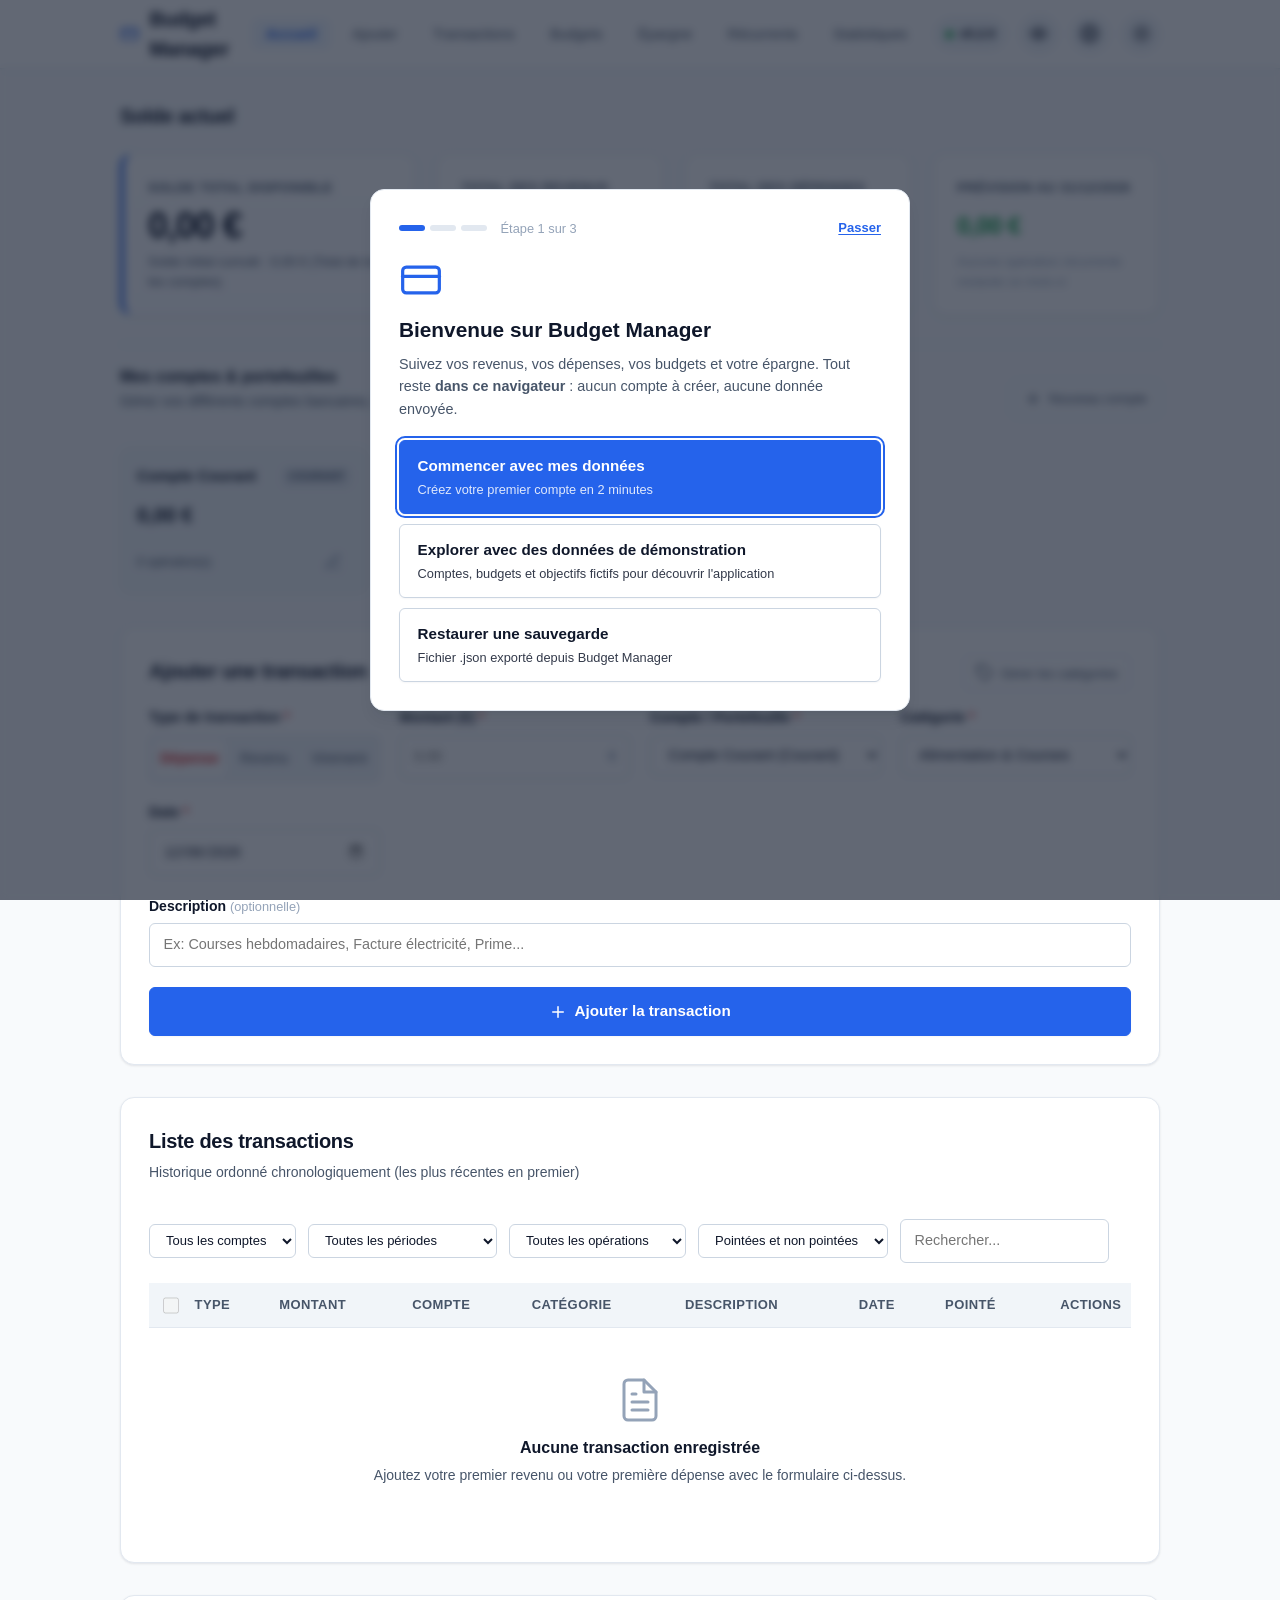
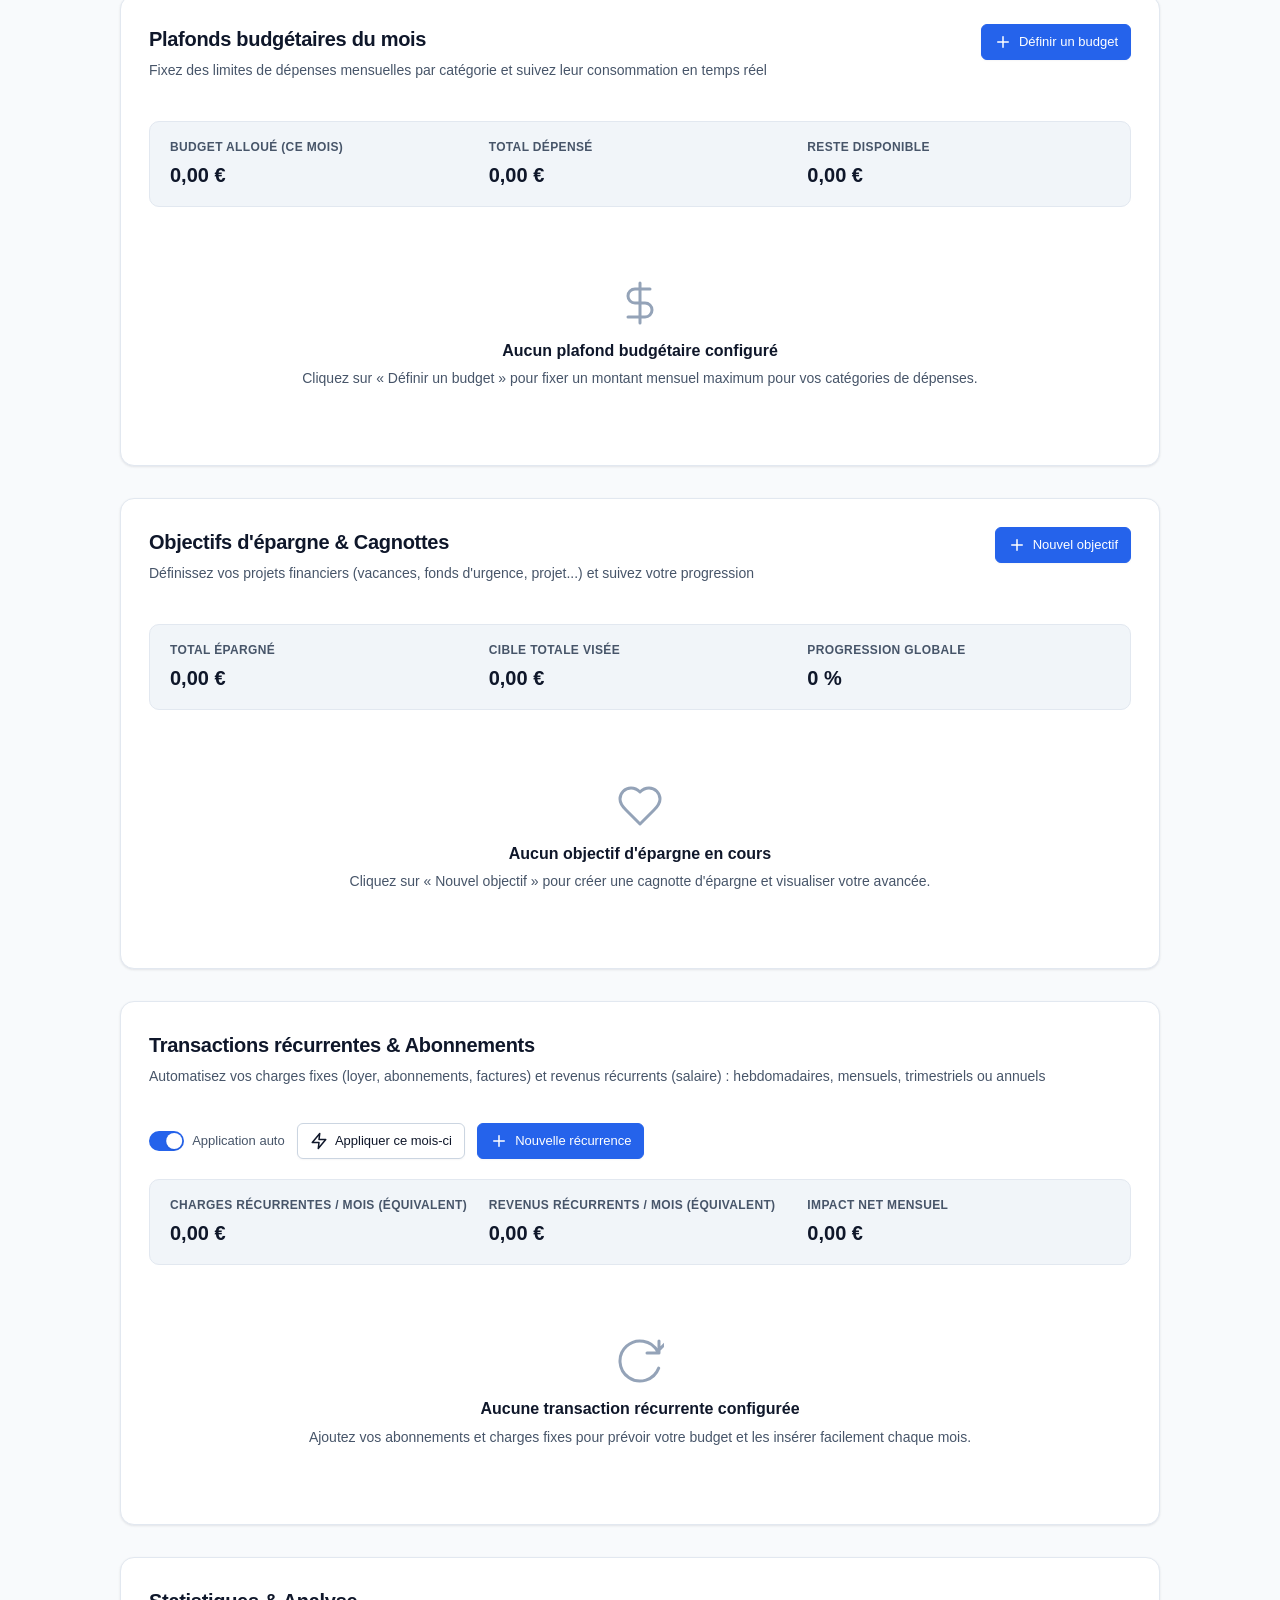
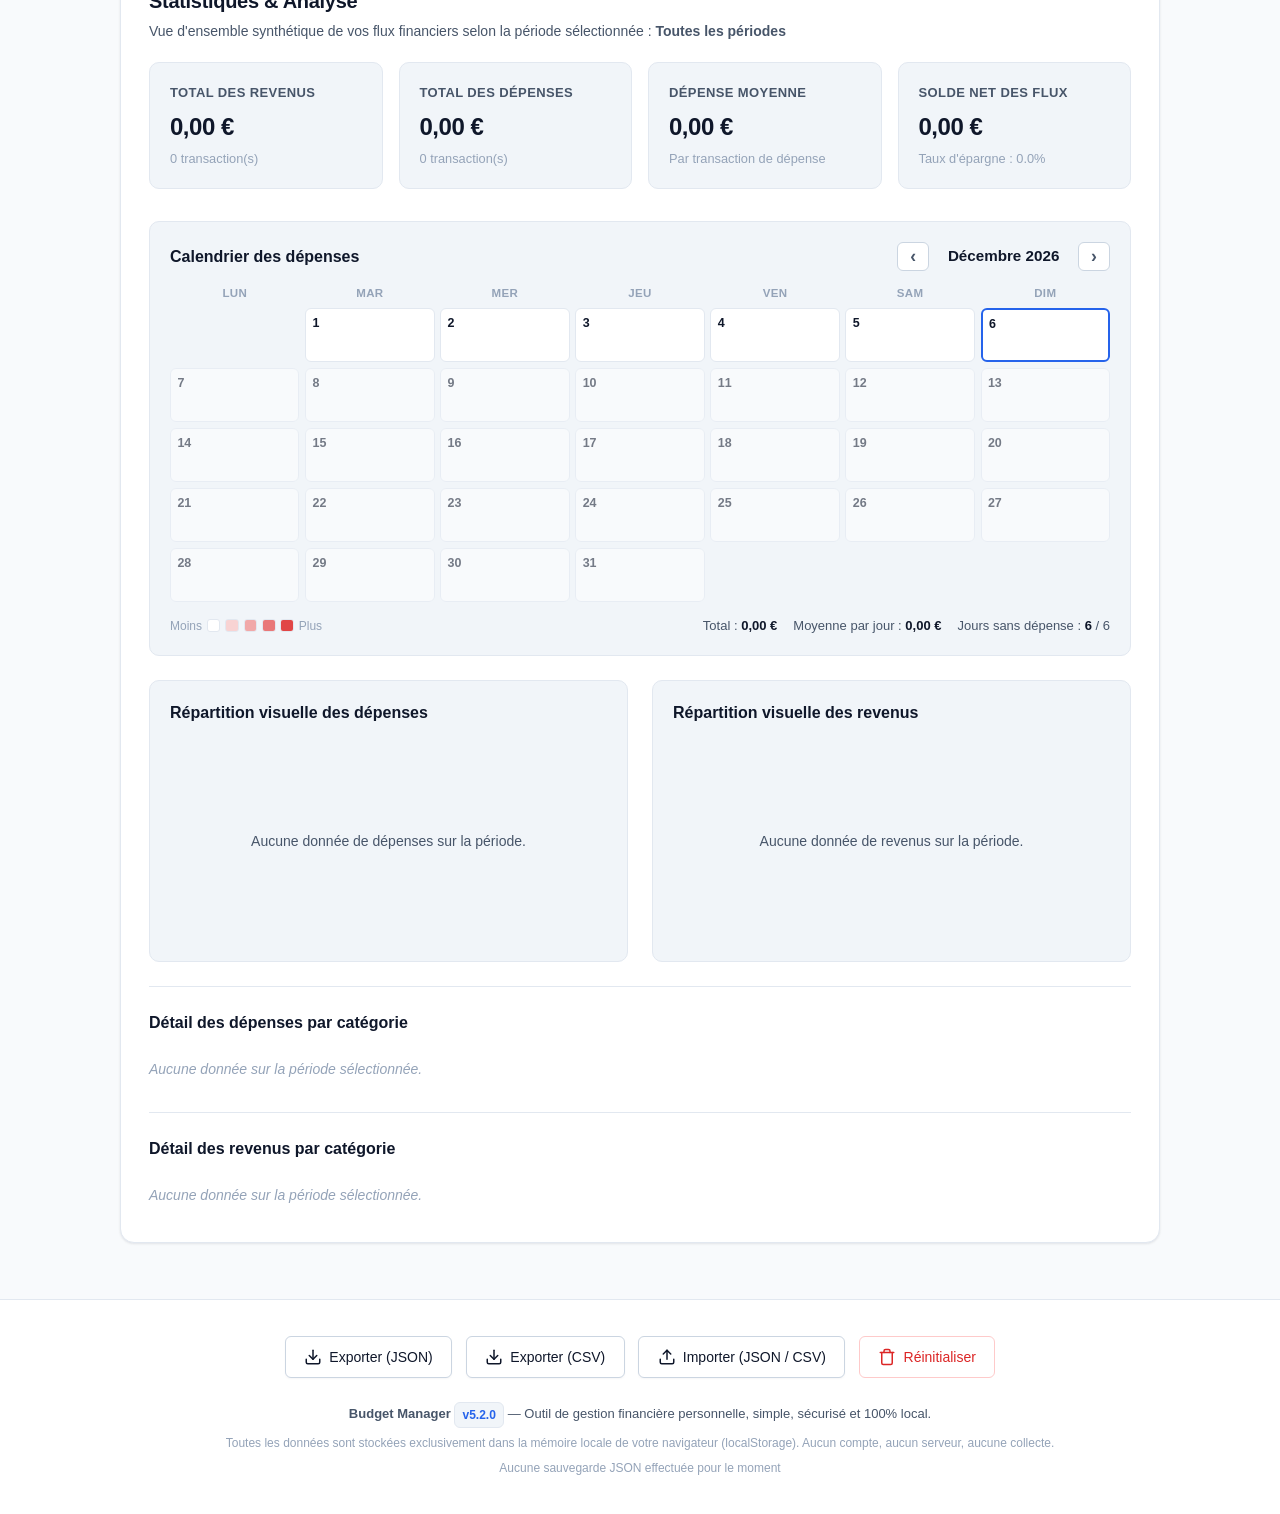
==== commit 4f36f786: "Version 5.2.0 : calendrier des dépenses, suggestions automatiques, dupliquer" ====
--- a/index.html
+++ b/index.html
@@ -55,7 +55,7 @@
         </nav>
         <button type="button" id="versionBadgeBtn" class="version-badge" title="Afficher le journal des versions (Changelog)">
           <span class="version-dot"></span>
-          <span>v5.1.0</span>
+          <span>v5.2.0</span>
         </button>
         <button type="button" id="privacyToggleBtn" class="theme-toggle-btn" aria-pressed="false" title="Masquer les montants (mode confidentialité)" aria-label="Masquer les montants (mode confidentialité)">
           <svg class="icon-theme icon-eye-open" viewBox="0 0 24 24" fill="none" stroke="currentColor" stroke-width="2" stroke-linecap="round" stroke-linejoin="round" aria-hidden="true">
@@ -271,7 +271,9 @@
           <!-- Description (optionnelle) -->
           <div class="form-group">
             <label for="txDescription" class="form-label">Description <span class="optional">(optionnelle)</span></label>
-            <input type="text" id="txDescription" name="txDescription" maxlength="120" placeholder="Ex: Courses hebdomadaires, Facture électricité, Prime...">
+            <input type="text" id="txDescription" name="txDescription" maxlength="120" list="txDescriptionSuggestions" autocomplete="off" placeholder="Ex: Courses hebdomadaires, Facture électricité, Prime...">
+            <datalist id="txDescriptionSuggestions"></datalist>
+            <p id="txSuggestionHint" class="form-hint hidden" aria-live="polite"></p>
           </div>
 
           <!-- Bouton Ajouter -->
@@ -612,6 +614,36 @@
           </div>
         </div>
 
+        <!-- Calendrier des dépenses -->
+        <div class="chart-panel calendar-panel" id="spendingCalendarPanel">
+          <div class="calendar-header">
+            <h3 class="subsection-title">Calendrier des dépenses</h3>
+            <div class="calendar-nav">
+              <button type="button" id="calPrevBtn" class="btn btn-subtle btn-sm" aria-label="Mois précédent" title="Mois précédent">‹</button>
+              <span id="calMonthLabel" class="period-month-label" aria-live="polite"></span>
+              <button type="button" id="calNextBtn" class="btn btn-subtle btn-sm" aria-label="Mois suivant" title="Mois suivant">›</button>
+              <button type="button" id="calTodayBtn" class="btn-link hidden">Mois en cours</button>
+            </div>
+          </div>
+          <div class="cal-weekdays" aria-hidden="true">
+            <span>Lun</span><span>Mar</span><span>Mer</span><span>Jeu</span><span>Ven</span><span>Sam</span><span>Dim</span>
+          </div>
+          <div id="spendingCalendarGrid" class="cal-grid" role="group" aria-label="Dépenses par jour du mois"></div>
+          <div class="calendar-footer">
+            <div class="cal-legend" aria-hidden="true">
+              <span>Moins</span>
+              <span class="cal-legend-box" data-level="0"></span>
+              <span class="cal-legend-box" data-level="1"></span>
+              <span class="cal-legend-box" data-level="2"></span>
+              <span class="cal-legend-box" data-level="3"></span>
+              <span class="cal-legend-box" data-level="4"></span>
+              <span>Plus</span>
+            </div>
+            <div id="spendingCalendarSummary" class="cal-summary"></div>
+          </div>
+          <div id="calendarDayDetail" class="cal-detail hidden" aria-live="polite"></div>
+        </div>
+
         <!-- Graphiques Donut interactifs -->
         <div class="charts-overview-grid">
           <div class="chart-panel" id="expenseChartPanel">
@@ -1110,7 +1142,7 @@
       <div class="modal-header">
         <div class="modal-title-with-badge">
           <h3 id="changelogModalTitle" class="modal-title">Journal des versions</h3>
-          <span class="version-tag">Actuelle : v5.1.0</span>
+          <span class="version-tag">Actuelle : v5.2.0</span>
         </div>
         <button type="button" id="closeChangelogModalBtn" class="btn-close-modal" aria-label="Fermer le journal des versions">&times;</button>
       </div>
@@ -1168,7 +1200,7 @@
       </div>
 
       <div class="footer-credits">
-        <p><strong>Budget Manager</strong> <button type="button" id="footerVersionBtn" class="footer-version-btn" title="Voir les notes de version">v5.1.0</button> — Outil de gestion financière personnelle, simple, sécurisé et 100% local.</p>
+        <p><strong>Budget Manager</strong> <button type="button" id="footerVersionBtn" class="footer-version-btn" title="Voir les notes de version">v5.2.0</button> — Outil de gestion financière personnelle, simple, sécurisé et 100% local.</p>
         <p class="legal-note">Toutes les données sont stockées exclusivement dans la mémoire locale de votre navigateur (localStorage). Aucun compte, aucun serveur, aucune collecte.</p>
         <p class="legal-note" id="lastBackupInfo"></p>
       </div>
--- a/css/style.css
+++ b/css/style.css
@@ -2616,6 +2616,7 @@
 }
 
 .accent-swatch {
+  --swatch: var(--primary-color); /* valeur par défaut, remplacée en ligne par le JS */
   position: relative;
   width: 2.1rem;
   height: 2.1rem;
@@ -2850,3 +2851,326 @@
     flex: 1;
   }
 }
+
+/* --------------------------------------------------------------------------
+   15. v5.2 — Calendrier des dépenses, suggestions & duplication
+   -------------------------------------------------------------------------- */
+
+/* Indice sous le champ Description (suggestions automatiques) */
+.form-hint {
+  margin-top: 0.4rem;
+  font-size: 0.8rem;
+  color: var(--text-secondary);
+}
+
+/* Panneau calendrier */
+.calendar-panel {
+  margin-bottom: 1.5rem;
+  scroll-margin-top: 6rem;
+}
+
+.calendar-header {
+  display: flex;
+  align-items: center;
+  justify-content: space-between;
+  flex-wrap: wrap;
+  gap: 0.5rem 1rem;
+  margin-bottom: 0.85rem;
+}
+
+.calendar-header .subsection-title {
+  margin-bottom: 0;
+}
+
+.calendar-nav {
+  display: flex;
+  align-items: center;
+  gap: 0.4rem;
+}
+
+.calendar-nav .btn-sm {
+  min-width: 2rem;
+  justify-content: center;
+  padding: 0.3rem 0.6rem;
+  border: 1px solid var(--border-subtle);
+  background-color: var(--bg-card);
+  font-size: 1.1rem;
+  font-weight: 700;
+  line-height: 1;
+}
+
+.calendar-nav .period-month-label {
+  min-width: 8.5rem;
+}
+
+.cal-weekdays,
+.cal-grid {
+  display: grid;
+  grid-template-columns: repeat(7, minmax(0, 1fr));
+  gap: 0.35rem;
+}
+
+.cal-weekdays {
+  margin-bottom: 0.35rem;
+}
+
+.cal-weekdays span {
+  text-align: center;
+  font-size: 0.72rem;
+  font-weight: 600;
+  text-transform: uppercase;
+  letter-spacing: 0.03em;
+  color: var(--text-muted);
+}
+
+.cal-day {
+  position: relative;
+  isolation: isolate;
+  display: flex;
+  flex-direction: column;
+  justify-content: space-between;
+  align-items: flex-start;
+  min-height: 3.4rem;
+  padding: 0.3rem 0.4rem;
+  border: 1px solid var(--border-light);
+  border-radius: var(--radius-sm);
+  background-color: var(--bg-card);
+  color: var(--text-primary);
+  font: inherit;
+  text-align: left;
+  cursor: pointer;
+  overflow: hidden;
+  transition: transform var(--transition-fast), box-shadow var(--transition-fast);
+}
+
+/* Intensité : calque de la couleur des dépenses plus ou moins opaque */
+.cal-day::before,
+.cal-legend-box::before {
+  content: '';
+  position: absolute;
+  inset: 0;
+  z-index: -1;
+  background-color: var(--expense-color);
+  opacity: 0;
+}
+
+.cal-day[data-level="1"]::before,
+.cal-legend-box[data-level="1"]::before { opacity: 0.2; }
+
+.cal-day[data-level="2"]::before,
+.cal-legend-box[data-level="2"]::before { opacity: 0.4; }
+
+.cal-day[data-level="3"]::before,
+.cal-legend-box[data-level="3"]::before { opacity: 0.62; }
+
+.cal-day[data-level="4"]::before,
+.cal-legend-box[data-level="4"]::before { opacity: 0.85; }
+
+.cal-day[data-level="3"],
+.cal-day[data-level="4"] {
+  color: #ffffff;
+}
+
+.cal-day:hover {
+  transform: translateY(-1px);
+  box-shadow: var(--shadow-sm);
+}
+
+.cal-day:focus-visible {
+  outline: 2px solid var(--primary-color);
+  outline-offset: 2px;
+}
+
+.cal-day.cal-empty {
+  visibility: hidden;
+  cursor: default;
+}
+
+.cal-day.is-future {
+  opacity: 0.55;
+}
+
+.cal-day.is-today {
+  border: 2px solid var(--primary-color);
+}
+
+.cal-day.is-selected {
+  box-shadow: 0 0 0 2px var(--text-primary);
+}
+
+.cal-day-num {
+  font-size: 0.78rem;
+  font-weight: 600;
+}
+
+.cal-day-amount {
+  align-self: flex-end;
+  font-size: 0.72rem;
+  font-weight: 600;
+  white-space: nowrap;
+}
+
+/* Légende & résumé */
+.calendar-footer {
+  display: flex;
+  align-items: center;
+  justify-content: space-between;
+  flex-wrap: wrap;
+  gap: 0.6rem 1.25rem;
+  margin-top: 0.85rem;
+}
+
+.cal-legend {
+  display: flex;
+  align-items: center;
+  gap: 0.3rem;
+  font-size: 0.75rem;
+  color: var(--text-muted);
+}
+
+.cal-legend-box {
+  position: relative;
+  isolation: isolate;
+  width: 0.85rem;
+  height: 0.85rem;
+  border: 1px solid var(--border-light);
+  border-radius: 3px;
+  background-color: var(--bg-card);
+  overflow: hidden;
+}
+
+.cal-summary {
+  display: flex;
+  flex-wrap: wrap;
+  gap: 0.3rem 1rem;
+  font-size: 0.8125rem;
+  color: var(--text-secondary);
+}
+
+.cal-summary strong {
+  color: var(--text-primary);
+}
+
+/* Détail du jour sélectionné */
+.cal-detail {
+  margin-top: 1rem;
+  padding: 0.85rem 1rem;
+  border: 1px solid var(--border-light);
+  border-radius: var(--radius-md);
+  background-color: var(--bg-card);
+  animation: fadeIn 0.2s ease-out;
+}
+
+.cal-detail-header {
+  display: flex;
+  align-items: center;
+  justify-content: space-between;
+  flex-wrap: wrap;
+  gap: 0.5rem;
+  margin-bottom: 0.5rem;
+}
+
+.cal-detail-heading {
+  font-size: 0.95rem;
+  font-weight: 600;
+  color: var(--text-primary);
+}
+
+.cal-detail-actions {
+  display: flex;
+  align-items: center;
+  gap: 0.75rem;
+}
+
+.cal-detail-list {
+  list-style: none;
+  margin: 0;
+  padding: 0;
+}
+
+.cal-detail-item {
+  display: flex;
+  align-items: center;
+  justify-content: space-between;
+  gap: 1rem;
+  padding: 0.5rem 0;
+  border-top: 1px solid var(--border-light);
+  font-size: 0.875rem;
+}
+
+.cal-detail-item:first-child {
+  border-top: none;
+}
+
+.cal-detail-desc {
+  display: flex;
+  flex-direction: column;
+  min-width: 0;
+}
+
+.cal-detail-title {
+  color: var(--text-primary);
+  overflow: hidden;
+  text-overflow: ellipsis;
+  white-space: nowrap;
+}
+
+.cal-detail-cat {
+  font-size: 0.75rem;
+  color: var(--text-muted);
+}
+
+/* Tableau plus compact : il tient sans défilement horizontal sur un écran de bureau */
+.transactions-table th,
+.transactions-table td {
+  padding-left: 0.6rem;
+  padding-right: 0.6rem;
+}
+
+.transactions-table .account-transfer-flow {
+  flex-wrap: wrap;
+  white-space: normal;
+  row-gap: 0.2rem;
+}
+
+.transactions-table .cell-category {
+  white-space: normal;
+  min-width: 7rem;
+}
+
+.transactions-table .cell-desc {
+  max-width: 200px;
+}
+
+/* Trois boutons d'action par ligne du tableau */
+.table-actions {
+  flex-wrap: nowrap;
+  gap: 0.1rem;
+}
+
+.table-actions .btn-edit-icon,
+.table-actions .btn-danger-icon {
+  padding: 0.35rem 0.4rem;
+}
+
+@media (max-width: 480px) {
+  .cal-weekdays,
+  .cal-grid {
+    gap: 0.2rem;
+  }
+
+  .cal-day {
+    min-height: 2.4rem;
+    padding: 0.2rem;
+    align-items: center;
+    justify-content: center;
+  }
+
+  .cal-day-amount {
+    display: none;
+  }
+
+  .chart-panel.calendar-panel {
+    padding: 0.85rem;
+  }
+}
